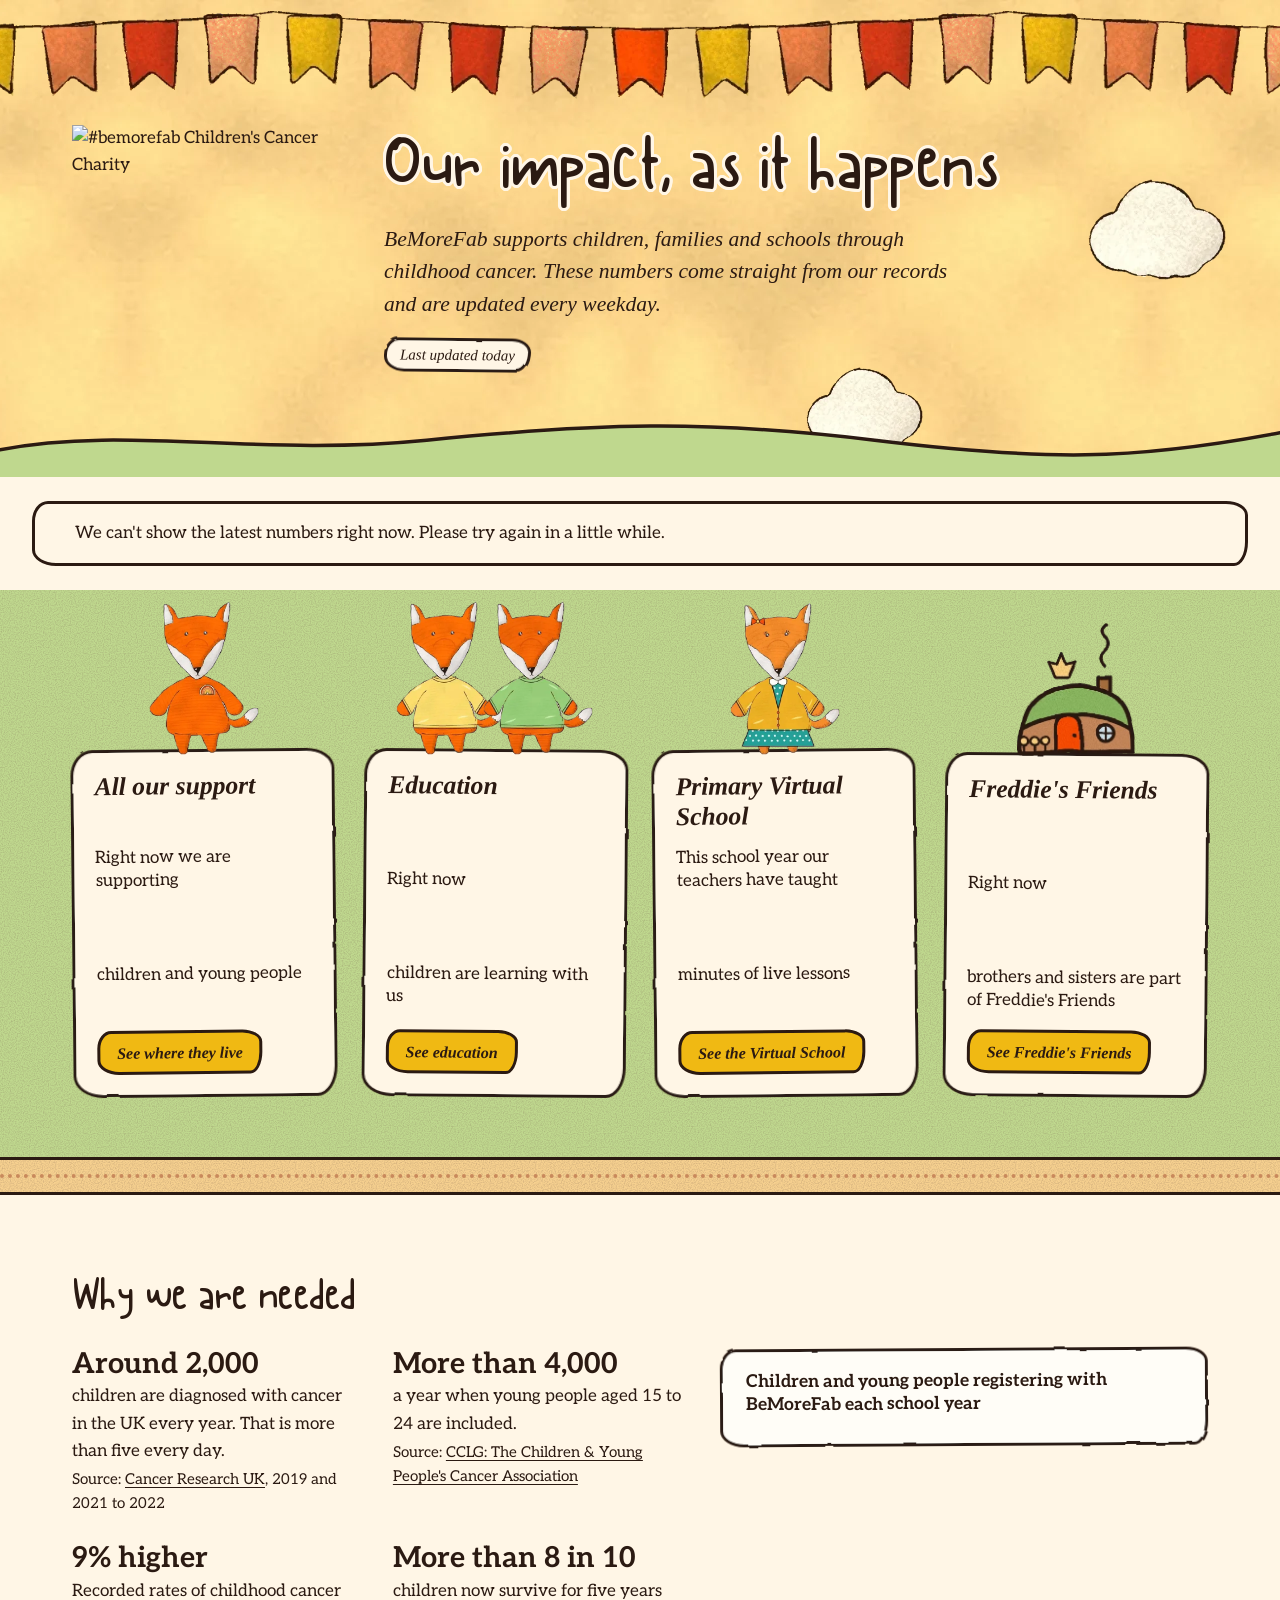
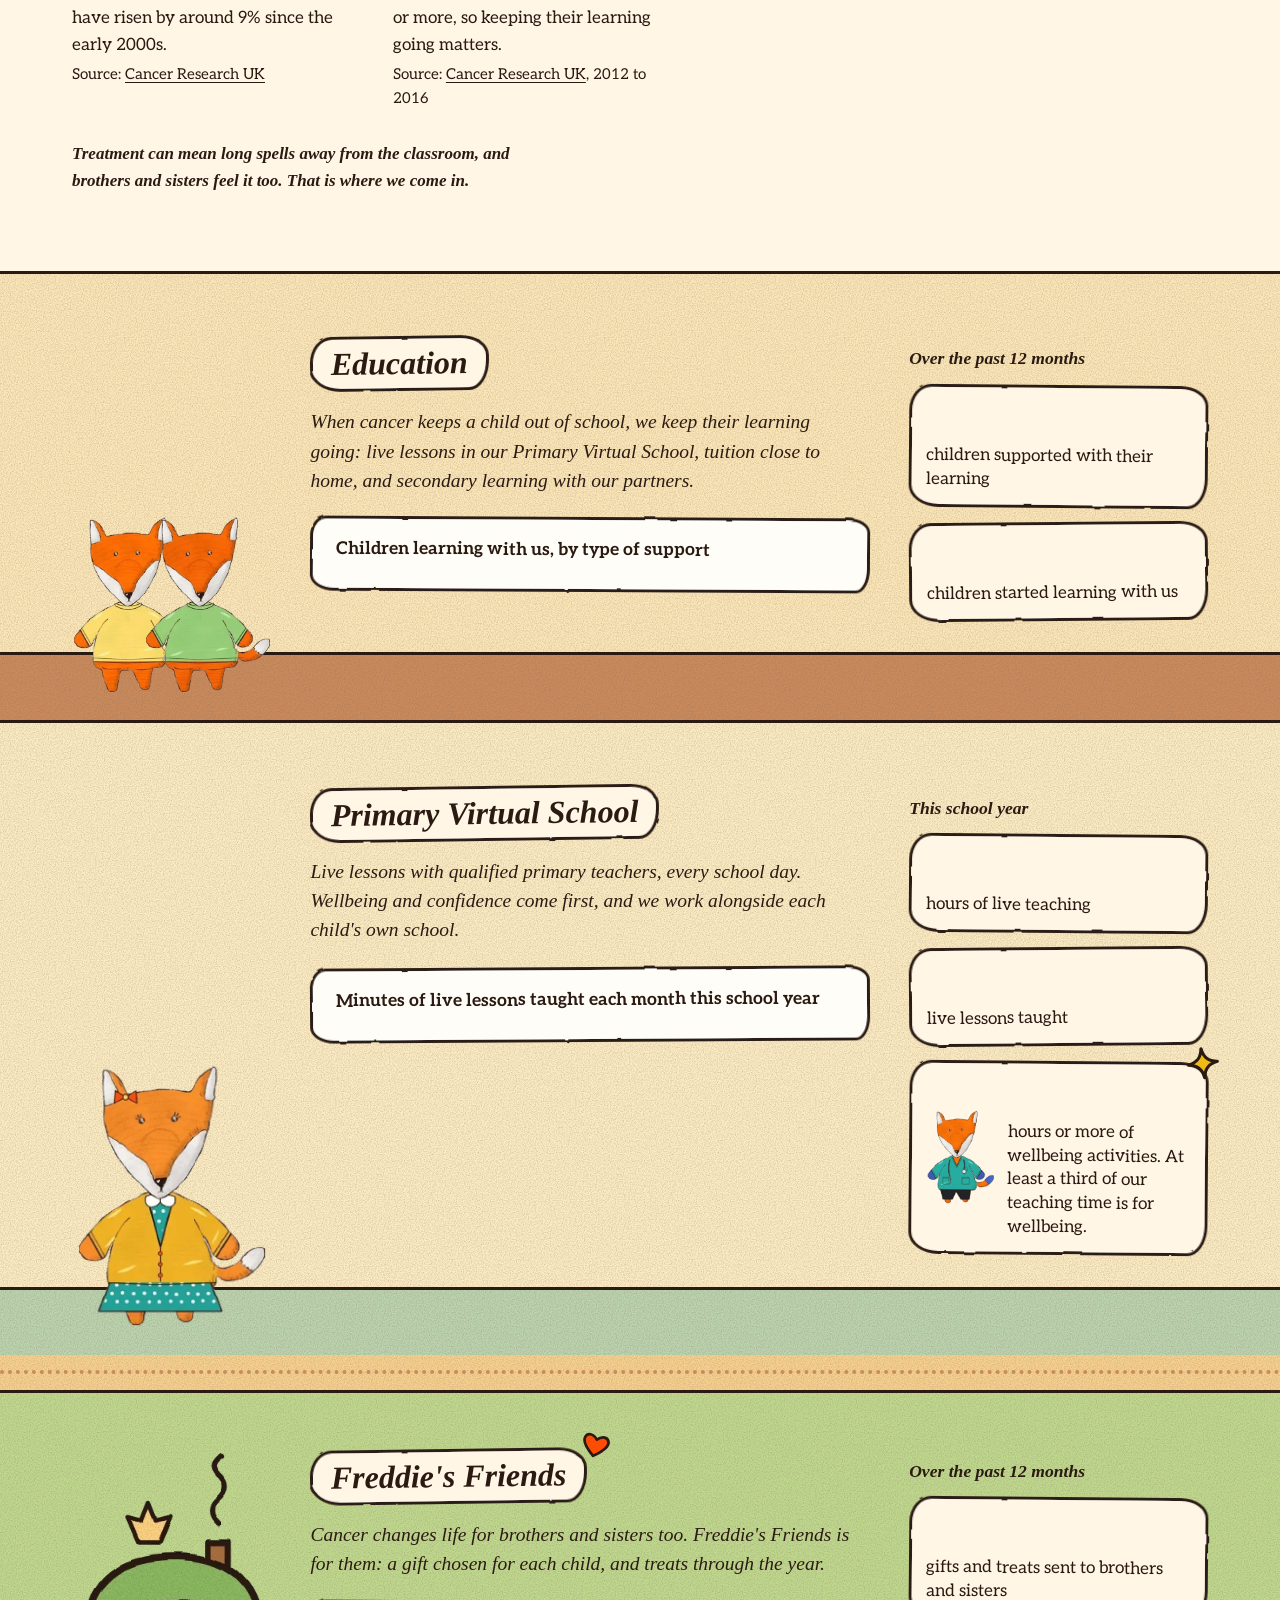
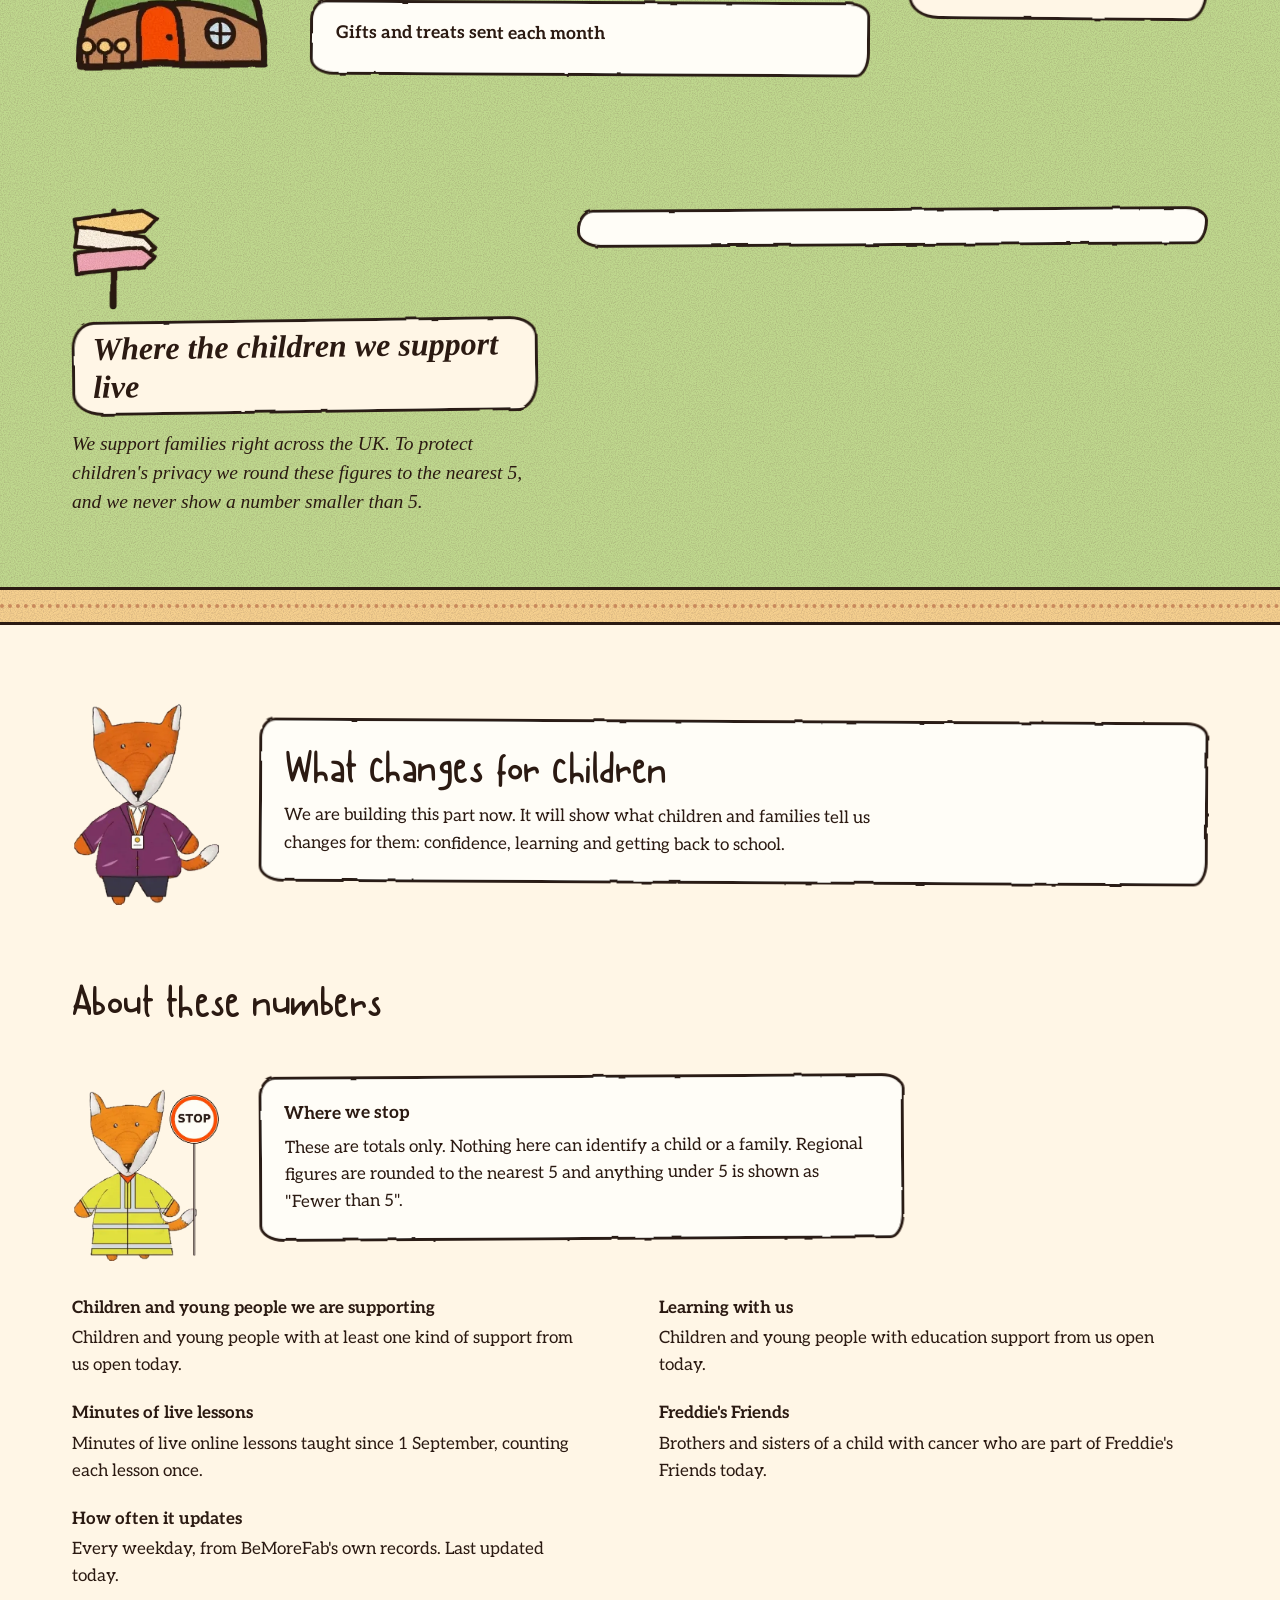
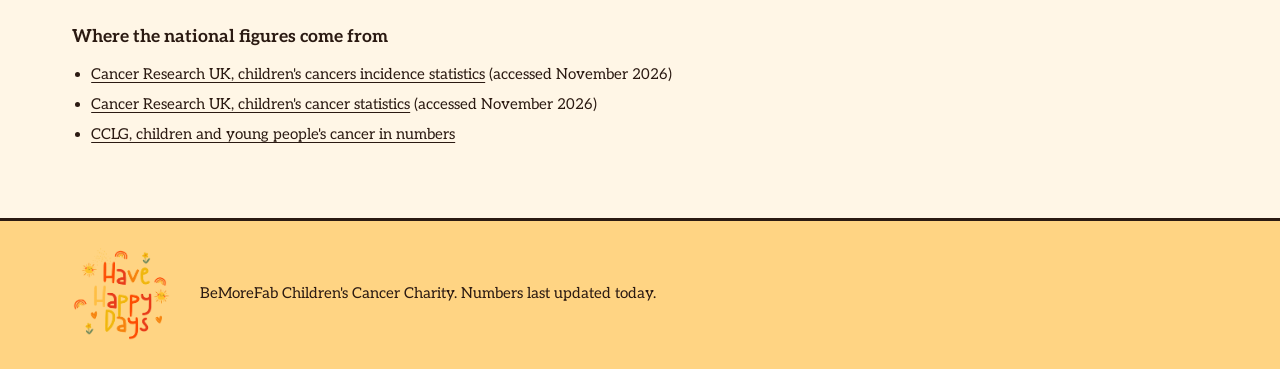
==== fox/index.html @ fbaa9b40 "Add the Fab Fox World version of the impact page Second draft version at /fox/, following the Fab Fo" ====
<!doctype html>
<html lang="en-GB" data-feed="../data/public-feed.json">
<head>
<meta charset="utf-8">
<meta name="viewport" content="width=device-width, initial-scale=1">
<!-- Draft: keep search engines away until the real figures are signed off. Remove this line at launch. -->
<meta name="robots" content="noindex">
<title>Our impact | BeMoreFab Children's Cancer Charity</title>
<meta name="description" content="How many children and young people BeMoreFab is supporting right now, and why that support is needed.">
<link rel="icon" href="data:,">
<link rel="preload" href="../fonts/aleo-400.woff2" as="font" type="font/woff2" crossorigin>
<link rel="preload" href="../fonts/canda.woff2" as="font" type="font/woff2" crossorigin>
<link rel="stylesheet" href="fox.css">
</head>
<body>
<!-- A gentle wobble for chart bars, so they look drawn by hand like everything else in Fab's world -->
<svg class="defs" width="0" height="0" aria-hidden="true" focusable="false">
  <filter id="wobble" x="-10%" y="-10%" width="120%" height="120%">
    <feTurbulence type="fractalNoise" baseFrequency="0.04" numOctaves="2" seed="7" result="noise"/>
    <feDisplacementMap in="SourceGraphic" in2="noise" scale="2.6"/>
  </filter>
</svg>

<a class="skip" href="#main">Skip to the numbers</a>

<p class="sample-banner" id="sample-banner" hidden>
  <strong>Draft.</strong> <span id="sample-note">Every BeMoreFab figure on this page is a made-up sample.</span>
  <a href="../">See the plain version</a>
</p>

<header class="sky grain">
  <div class="bunting" role="presentation"></div>
  <img class="cloud cloud--far" src="art/cloud.webp" alt="" width="215" height="158">
  <img class="cloud cloud--near" src="art/cloud.webp" alt="" width="215" height="158">
  <div class="wrap sky__row">
    <img class="sky__logo" src="../assets/logo.webp" alt="#bemorefab Children's Cancer Charity" width="560" height="536">
    <div class="sky__words">
      <h1>Our impact, as it happens</h1>
      <p class="sky__lead">BeMoreFab supports children, families and schools through childhood cancer. These numbers come straight from our records and are updated every weekday.</p>
      <p class="plaque plaque--date">Last updated <span data-date>today</span></p>
    </div>
  </div>
  <svg class="horizon" viewBox="0 0 1200 70" preserveAspectRatio="none" aria-hidden="true" focusable="false">
    <path class="horizon__grass" d="M0,40 C120,14 240,48 400,30 S660,8 820,30 S1060,52 1200,22 L1200,70 L0,70 Z"/>
    <path class="horizon__line" d="M0,40 C120,14 240,48 400,30 S660,8 820,30 S1060,52 1200,22"/>
  </svg>
</header>

<main id="main">

  <p class="load-error wrap" id="load-error" hidden>We can't show the latest numbers right now. Please try again in a little while.</p>

  <section class="meadow grain tiles" aria-label="Right now">
    <div class="wrap stops">
      <article class="stop">
        <div class="stop__who"><img src="art/fab.webp" alt="Fab" width="393" height="555"></div>
        <div class="plaque tile">
          <h2 class="plaque__name">All our support</h2>
          <p class="stop__lead">Right now we are supporting</p>
          <p class="tile__figure" data-figure="headline.children_supported_now">&nbsp;</p>
          <p class="stop__unit">children and young people</p>
          <a class="arrow" href="#where">See where they live</a>
        </div>
      </article>
      <article class="stop">
        <div class="stop__who stop__who--pair"><img src="art/bramble.webp" alt="Bramble" width="393" height="555"><img src="art/moss.webp" alt="Moss" width="393" height="555"></div>
        <div class="plaque tile">
          <h2 class="plaque__name">Education</h2>
          <p class="stop__lead">Right now</p>
          <p class="tile__figure" data-figure="headline.education_children_now">&nbsp;</p>
          <p class="stop__unit">children are learning with us</p>
          <a class="arrow" href="#education">See education</a>
        </div>
      </article>
      <article class="stop">
        <div class="stop__who"><img src="art/miss-bell.webp" alt="Miss Bell" width="393" height="555"></div>
        <div class="plaque tile">
          <h2 class="plaque__name">Primary Virtual School</h2>
          <p class="stop__lead">This school year our teachers have taught</p>
          <p class="tile__figure" data-figure="headline.pvs_minutes_school_year">&nbsp;</p>
          <p class="stop__unit">minutes of live lessons</p>
          <a class="arrow" href="#virtual-school">See the Virtual School</a>
        </div>
      </article>
      <article class="stop">
        <div class="stop__who stop__who--place"><img src="art/den-fab.webp" alt="A fox den with a red door" width="241" height="273"></div>
        <div class="plaque tile">
          <h2 class="plaque__name">Freddie's Friends</h2>
          <p class="stop__lead">Right now</p>
          <p class="tile__figure" data-figure="headline.ff_siblings_now">&nbsp;</p>
          <p class="stop__unit">brothers and sisters are part of Freddie's Friends</p>
          <a class="arrow" href="#freddies-friends">See Freddie's Friends</a>
        </div>
      </article>
    </div>
    <div class="path" role="presentation"></div>
  </section>

  <!-- No characters in this section on purpose: Fab's own story stays in the books. -->
  <section class="need" id="need">
    <div class="wrap">
      <h2>Why we are needed</h2>
      <div class="need__grid">
        <div>
          <ul class="facts">
            <li>
              <p class="facts__n">Around 2,000</p>
              <p class="facts__t">children are diagnosed with cancer in the UK every year. That is more than five every day.</p>
              <p class="facts__src">Source: <a href="https://www.cancerresearchuk.org/health-professional/cancer-statistics/statistics-by-cancer-type/childrens-cancers/incidence">Cancer Research UK</a>, 2019 and 2021 to 2022</p>
            </li>
            <li>
              <p class="facts__n">More than 4,000</p>
              <p class="facts__t">a year when young people aged 15 to 24 are included.</p>
              <p class="facts__src">Source: <a href="https://www.cclg.org.uk/about-cancer/about-childhood-cancer/survival-rates">CCLG: The Children &amp; Young People's Cancer Association</a></p>
            </li>
            <li>
              <p class="facts__n">9% higher</p>
              <p class="facts__t">Recorded rates of childhood cancer have risen by around 9% since the early 2000s.</p>
              <p class="facts__src">Source: <a href="https://www.cancerresearchuk.org/health-professional/cancer-statistics/statistics-by-cancer-type/childrens-cancers/incidence">Cancer Research UK</a></p>
            </li>
            <li>
              <p class="facts__n">More than 8 in 10</p>
              <p class="facts__t">children now survive for five years or more, so keeping their learning going matters.</p>
              <p class="facts__src">Source: <a href="https://www.cancerresearchuk.org/health-professional/cancer-statistics/statistics-by-cancer-type/childrens-cancers">Cancer Research UK</a>, 2012 to 2016</p>
            </li>
          </ul>
          <p class="need__close">Treatment can mean long spells away from the classroom, and brothers and sisters feel it too. That is where we come in.</p>
        </div>
        <div class="poster poster--a">
          <h3>Children and young people registering with BeMoreFab each school year</h3>
          <div class="chart" data-columns="registrations_by_school_year" data-unit="children and young people" data-count="true"></div>
        </div>
      </div>
    </div>
  </section>

  <section class="room room--class grain" id="education">
    <div class="wrap room__grid">
      <div class="room__who room__who--pair"><img src="art/bramble.webp" alt="Bramble" width="393" height="555"><img src="art/moss.webp" alt="Moss" width="393" height="555"></div>
      <div class="room__main">
        <h2 class="plaque plaque--title">Education</h2>
        <p class="room__story">When cancer keeps a child out of school, we keep their learning going: live lessons in our Primary Virtual School, tuition close to home, and secondary learning with our partners.</p>
        <div class="poster poster--b">
          <h3>Children learning with us, by type of support</h3>
          <div data-rows="education.by_support_type" data-unit="children"></div>
        </div>
      </div>
      <div class="room__side">
        <h3 class="side__title">Over the past 12 months</h3>
        <dl class="notes">
          <div class="plaque note"><dt data-figure="education.children_past_12_months">&nbsp;</dt><dd>children supported with their learning</dd></div>
          <div class="plaque note"><dt data-figure="education.journeys_started_past_12_months">&nbsp;</dt><dd>children started learning with us</dd></div>
        </dl>
      </div>
    </div>
    <div class="room__floor" role="presentation"></div>
  </section>

  <section class="room room--hall grain" id="virtual-school">
    <div class="wrap room__grid">
      <div class="room__who"><img src="art/miss-bell.webp" alt="Miss Bell" width="393" height="555"></div>
      <div class="room__main">
        <h2 class="plaque plaque--title">Primary Virtual School</h2>
        <p class="room__story">Live lessons with qualified primary teachers, every school day. Wellbeing and confidence come first, and we work alongside each child's own school.</p>
        <div class="poster poster--a">
          <h3>Minutes of live lessons taught each month this school year</h3>
          <div class="chart" data-columns="pvs.minutes_by_month" data-unit="minutes"></div>
        </div>
      </div>
      <div class="room__side">
        <h3 class="side__title">This school year</h3>
        <dl class="notes">
          <div class="plaque note"><dt data-figure="computed.pvs_hours_school_year">&nbsp;</dt><dd>hours of live teaching</dd></div>
          <div class="plaque note"><dt data-figure="pvs.lessons_school_year">&nbsp;</dt><dd>live lessons taught</dd></div>
          <div class="plaque note note--who">
            <img src="art/nurse-willow.webp" alt="Nurse Willow" width="393" height="555">
            <div><dt data-figure="computed.pvs_wellbeing_hours_min">&nbsp;</dt><dd>hours or more of wellbeing activities. At least a third of our teaching time is for wellbeing.</dd></div>
          </div>
        </dl>
      </div>
    </div>
    <div class="room__floor" role="presentation"></div>
  </section>

  <section class="meadow grain" id="freddies-friends">
    <div class="path path--top" role="presentation"></div>
    <div class="wrap room__grid">
      <div class="room__who room__who--place"><img src="art/den-fab.webp" alt="A fox den with a red door" width="241" height="273"></div>
      <div class="room__main">
        <h2 class="plaque plaque--title">Freddie's Friends</h2>
        <p class="room__story">Cancer changes life for brothers and sisters too. Freddie's Friends is for them: a gift chosen for each child, and treats through the year.</p>
        <div class="poster poster--b">
          <h3>Gifts and treats sent each month</h3>
          <div class="chart" data-columns="freddies_friends.gifts_by_month" data-unit="gifts and treats" data-count="true"></div>
        </div>
      </div>
      <div class="room__side">
        <h3 class="side__title">Over the past 12 months</h3>
        <dl class="notes">
          <div class="plaque note"><dt data-figure="freddies_friends.gifts_past_12_months">&nbsp;</dt><dd>gifts and treats sent to brothers and sisters</dd></div>
        </dl>
      </div>
    </div>
  </section>

  <section class="meadow meadow--where grain" id="where">
    <div class="wrap room__grid room__grid--two">
      <div class="where__words">
        <img class="where__sign" src="art/signpost.webp" alt="" width="153" height="176">
        <h2 class="plaque plaque--title">Where the children we support live</h2>
        <p class="room__story">We support families right across the UK. To protect children's privacy we round these figures to the nearest 5, and we never show a number smaller than 5.</p>
      </div>
      <div class="poster poster--a">
        <h3 class="vh">Children and young people we are supporting, by UK region</h3>
        <div data-rows="regions" data-unit="children and young people"></div>
      </div>
    </div>
    <div class="path" role="presentation"></div>
  </section>

  <section class="plain" id="what-changes">
    <div class="wrap with-who">
      <img class="with-who__who" src="art/mr-elder.webp" alt="Mr Elder" width="393" height="555">
      <div class="poster poster--b">
        <h2>What changes for children</h2>
        <p>We are building this part now. It will show what children and families tell us changes for them: confidence, learning and getting back to school.</p>
      </div>
    </div>
  </section>

  <section class="plain plain--about" id="about">
    <div class="wrap">
      <h2>About these numbers</h2>
      <div class="with-who with-who--stop">
        <img class="with-who__who" src="art/mrs-lark.webp" alt="Mrs Lark with her stop sign" width="393" height="555">
        <div class="poster poster--a">
          <h3>Where we stop</h3>
          <p>These are totals only. Nothing here can identify a child or a family. Regional figures are rounded to the nearest 5 and anything under 5 is shown as "Fewer than 5".</p>
        </div>
      </div>
      <dl class="defs-list">
        <div><dt>Children and young people we are supporting</dt><dd>Children and young people with at least one kind of support from us open today.</dd></div>
        <div><dt>Learning with us</dt><dd>Children and young people with education support from us open today.</dd></div>
        <div><dt>Minutes of live lessons</dt><dd>Minutes of live online lessons taught since 1 September, counting each lesson once.</dd></div>
        <div><dt>Freddie's Friends</dt><dd>Brothers and sisters of a child with cancer who are part of Freddie's Friends today.</dd></div>
        <div><dt>How often it updates</dt><dd>Every weekday, from BeMoreFab's own records. Last updated <span data-date>today</span>.</dd></div>
      </dl>
      <h3>Where the national figures come from</h3>
      <ul class="sources">
        <li><a href="https://www.cancerresearchuk.org/health-professional/cancer-statistics/statistics-by-cancer-type/childrens-cancers/incidence">Cancer Research UK, children's cancers incidence statistics</a> (accessed November 2026)</li>
        <li><a href="https://www.cancerresearchuk.org/health-professional/cancer-statistics/statistics-by-cancer-type/childrens-cancers">Cancer Research UK, children's cancer statistics</a> (accessed November 2026)</li>
        <li><a href="https://www.cclg.org.uk/about-cancer/about-childhood-cancer/survival-rates">CCLG, children and young people's cancer in numbers</a></li>
      </ul>
    </div>
  </section>

  <section class="act meadow grain" id="act" hidden>
    <div class="wrap act__row">
      <div class="act__who"><img src="art/mum.webp" alt="Mum" width="393" height="555"><img src="art/dad.webp" alt="Dad" width="393" height="555"></div>
      <div class="act__words">
        <h2 class="plaque plaque--title">Does a child you know need us?</h2>
        <div class="act__buttons" id="act-buttons"></div>
      </div>
    </div>
  </section>

</main>

<footer class="foot">
  <div class="wrap foot__row">
    <img class="foot__happy" src="art/happy-days.png" alt="Have happy days" width="251" height="251">
    <p>BeMoreFab Children's Cancer Charity. Numbers last updated <span data-date>today</span>.</p>
  </div>
</footer>

<script src="../app.js" defer></script>
</body>
</html>
---- fox/fox.css ----
/* BeMoreFab impact page: the Fab Fox World version.
   Follows the Fab Fox World guide:
   - a thick, slightly wobbly ink-brown outline round every shape (never pure black, never a thin line)
   - flat warm colours from the guide's table, with a soft paper grain. No gradients, no shadows, no 3D
   - Canda for big titles, Aleo Italic for story text and place-name signs on cream plaques
   - every character and object is BeMoreFab's own artwork (fox/art). Nothing new is drawn here
     beyond plain shapes: plaques, posters, floors, the path and the bars. */

@font-face { font-family: 'Canda'; src: url('../fonts/canda.woff2') format('woff2'); font-display: swap; }
@font-face { font-family: 'Aleo'; src: url('../fonts/aleo-400.woff2') format('woff2'); font-weight: 400; font-display: swap; }
@font-face { font-family: 'Aleo'; src: url('../fonts/aleo-700.woff2') format('woff2'); font-weight: 700; font-display: swap; }
@font-face { font-family: 'Aleo'; src: url('../fonts/aleo-400-italic.woff2') format('woff2'); font-weight: 400; font-style: italic; font-display: swap; }
@font-face { font-family: 'Aleo'; src: url('../fonts/aleo-700-italic.woff2') format('woff2'); font-weight: 700; font-style: italic; font-display: swap; }

:root {
  color-scheme: light;
  /* the guide's colour table */
  --ink: #2B1A12;         /* ink brown: every outline and all text */
  --orange: #FE4D02;      /* Fab orange */
  --amber: #FF9416;
  --gold: #F0B913;
  --peach: #FFD483;       /* brand peach: the sky */
  --cream: #FFF6E6;
  --white: #FFFDF7;       /* warm white */
  --grass: #BFD88E;
  --sand: #F6D08F;        /* path sand */
  --wood: #C98A5C;        /* wood brown: the classroom floor and the dots on the path */
  --wall-class: #FBE6B8;  /* classroom wall */
  --wall-hall: #FBEBC2;   /* school hall wall */
  --floor-green: #BBD3AE; /* school hall floor */
  --grid: #E3C9A0;        /* stone: the hairlines in charts and lists */
  --line: 3px;
  --headline: 'Canda', 'Aleo', Georgia, serif;
  --body: 'Aleo', Georgia, 'Times New Roman', serif;
  --t-body: 1.0625rem;
  --t-small: .9375rem;
  --gap: clamp(1.25rem, .8rem + 2vw, 2.5rem);
  /* soft paper grain: tiny ink-brown specks, laid over the flat colours */
  --grain: url("data:image/svg+xml,%3Csvg xmlns='http://www.w3.org/2000/svg' width='240' height='240'%3E%3Cfilter id='g'%3E%3CfeTurbulence type='fractalNoise' baseFrequency='.85' numOctaves='2' stitchTiles='stitch'/%3E%3CfeColorMatrix values='0 0 0 0 .17 0 0 0 0 .1 0 0 0 0 .07 0 0 0 .5 -.19'/%3E%3C/filter%3E%3Crect width='100%25' height='100%25' filter='url(%23g)'/%3E%3C/svg%3E");
}

* { box-sizing: border-box; }
html { -webkit-text-size-adjust: 100%; scroll-behavior: smooth; }
@media (prefers-reduced-motion: reduce) { html { scroll-behavior: auto; } }

body { margin: 0; background: var(--cream); color: var(--ink); font-family: var(--body); font-size: var(--t-body); line-height: 1.6; }
img { max-width: 100%; height: auto; display: block; }
p { margin: 0; }
a { color: inherit; text-underline-offset: .18em; }
h1, h2, h3 { margin: 0; }
h3 { font-weight: 700; font-size: 1.1rem; line-height: 1.3; margin-bottom: .85rem; }

:focus-visible { outline: 3px solid var(--ink); outline-offset: 3px; border-radius: 6px; }

.defs { position: absolute; }
.wrap { max-width: 76rem; margin: 0 auto; padding-left: clamp(1.1rem, .6rem + 2.4vw, 2.5rem); padding-right: clamp(1.1rem, .6rem + 2.4vw, 2.5rem); }
.vh { position: absolute; width: 1px; height: 1px; overflow: hidden; clip-path: inset(50%); white-space: nowrap; }
.skip { position: absolute; left: -999px; top: 0; background: var(--ink); color: var(--cream); padding: .6rem 1rem; z-index: 10; }
.skip:focus { left: 0; }
.grain { background-image: var(--grain); }

/* big playful titles: Canda, ink brown, with a cream edge */
.sky h1, .need h2, .plain h2 {
  font-family: var(--headline); font-weight: 400; line-height: 1.1; letter-spacing: .01em; color: var(--ink);
}

/* ---------- draft banner ---------- */
.sample-banner { background: var(--ink); color: var(--cream); padding: .7rem 1.25rem; text-align: center; font-size: var(--t-small); }
.sample-banner strong { color: var(--gold); }
.sample-banner a { color: var(--gold); margin-left: .5rem; white-space: nowrap; }

/* ---------- plaques and posters: cream shapes with a hand-drawn ink outline ---------- */
.plaque, .poster { position: relative; isolation: isolate; }
.plaque::before, .poster::before {
  content: ''; position: absolute; inset: 0; z-index: -1;
  border: var(--line) solid var(--ink);
  filter: url(#wobble);
}
.plaque::before { background: var(--cream); border-radius: 22px 28px 20px 30px / 26px 20px 30px 22px; }
.poster::before { background: var(--white); border-radius: 16px 22px 14px 24px / 20px 14px 24px 16px; }
.poster { padding: 1.4rem clamp(1rem, .6rem + 1.4vw, 1.6rem) 1rem; min-width: 0; }
.poster--a { transform: rotate(-.35deg); }
.poster--b { transform: rotate(.3deg); }
.poster > p { max-width: 60ch; }

/* place-name signs: Aleo Italic on a cream plaque */
.plaque__name, .plaque--title, .plaque--date { font-family: var(--body); font-style: italic; font-weight: 700; }
.plaque--title { display: inline-block; font-size: clamp(1.45rem, 1.15rem + 1.1vw, 2rem); line-height: 1.2; padding: .5rem 1.3rem .55rem; transform: rotate(-.8deg); }
.plaque--date { display: inline-block; font-weight: 400; font-size: var(--t-small); padding: .3rem 1rem .35rem; margin-top: 1.1rem; transform: rotate(.6deg); }

/* ---------- the sky: bunting, logo, title ---------- */
.sky { position: relative; background: var(--peach) url('art/paper-peach.webp') center top / auto repeat-x; padding-bottom: clamp(4rem, 2.8rem + 4.6vw, 6.5rem); overflow: hidden; }
/* one cloud style: BeMoreFab's own puffy white cloud with a brown outline */
.cloud { position: absolute; z-index: 0; pointer-events: none; }
.cloud--far { width: clamp(5.5rem, 3rem + 7vw, 9.5rem); right: clamp(.5rem, -3rem + 8vw, 7rem); top: clamp(6.5rem, 4rem + 9vw, 12rem); }
.cloud--near { width: clamp(4.5rem, 2.5rem + 6vw, 8rem); left: 63%; bottom: clamp(.6rem, .2rem + 1.6vw, 1.8rem); }
.sky__row, .bunting { position: relative; z-index: 1; }
.bunting { height: clamp(3.4rem, 2.2rem + 5.5vw, 6.5rem); background: url('art/bunting.webp') center top / auto 100% repeat-x; }
.sky__row { display: grid; grid-template-columns: auto minmax(0, 1fr); gap: clamp(1.25rem, .5rem + 3.5vw, 3.5rem); align-items: center; padding-top: clamp(.5rem, .2rem + 1.4vw, 1.5rem); }
.sky__logo { width: clamp(9.5rem, 5rem + 14vw, 17rem); }
.sky h1 {
  font-size: clamp(2.4rem, 1.4rem + 4.4vw, 4.6rem);
  /* the cream edge: a hard ring, no blur */
  text-shadow: 3px 0 var(--cream), -3px 0 var(--cream), 0 3px var(--cream), 0 -3px var(--cream),
    2px 2px var(--cream), -2px 2px var(--cream), 2px -2px var(--cream), -2px -2px var(--cream),
    3px 1px var(--cream), -3px 1px var(--cream), 3px -1px var(--cream), -3px -1px var(--cream),
    1px 3px var(--cream), -1px 3px var(--cream), 1px -3px var(--cream), -1px -3px var(--cream);
}
.sky__lead { font-style: italic; max-width: 54ch; margin-top: 1rem; font-size: clamp(1.1rem, 1rem + .5vw, 1.35rem); line-height: 1.5; }
.horizon { position: absolute; z-index: 1; left: 0; right: 0; bottom: -1px; width: 100%; height: clamp(2.2rem, 1.4rem + 3.4vw, 4.4rem); display: block; }
.horizon__grass { fill: var(--grass); }
.horizon__line { fill: none; stroke: var(--ink); stroke-width: 3.5; stroke-linecap: round; vector-effect: non-scaling-stroke; }

.load-error { margin-top: 1.5rem; margin-bottom: 1.5rem; padding-top: 1rem; padding-bottom: 1rem; background: var(--cream); border: var(--line) solid var(--ink); border-radius: 16px 22px 14px 24px / 20px 14px 24px 16px; }

/* ---------- the meadow: four stops along the path ---------- */
.meadow { position: relative; background-color: var(--grass); }
.meadow > .wrap { position: relative; z-index: 1; }
.tiles { --chars: 6; padding: .5rem 0 0; }
.stops { display: grid; grid-template-columns: repeat(4, minmax(0, 1fr)); gap: clamp(.9rem, .4rem + 1.6vw, 1.75rem); align-items: stretch; padding-bottom: clamp(2.25rem, 1.5rem + 3vw, 3.75rem); }
.stop { display: flex; flex-direction: column; min-width: 0; }
.stop:nth-child(odd) .plaque { transform: rotate(-.6deg); }
.stop:nth-child(even) .plaque { transform: rotate(.5deg); }
.stop__who { height: clamp(7.5rem, 5.5rem + 5.5vw, 10.5rem); display: flex; justify-content: center; align-items: flex-end; margin-bottom: -.45rem; position: relative; z-index: 1; }
.stop__who img { height: 100%; width: auto; }
.stop__who--pair img + img { margin-left: -1.6rem; }
.stop__who--place { margin-bottom: -.2rem; }
.stop__who--place img { height: 84%; }
.tile { container-type: inline-size; flex: 1; display: flex; flex-direction: column; padding: 1.35rem clamp(1rem, .5rem + 1.3vw, 1.5rem) 1.4rem; }
.plaque__name { font-size: clamp(1.25rem, 1rem + .8vw, 1.6rem); line-height: 1.2; margin-bottom: .9rem; min-height: 2.4em; }
.stop__lead { line-height: 1.35; min-height: 2.7em; display: flex; align-items: flex-end; }
.tile__figure { font-weight: 700; font-size: clamp(2.4rem, 1.5rem + 3vw, 4rem); line-height: 1; margin: .3rem 0 .4rem; letter-spacing: -.01em; }
@supports (container-type: inline-size) { .tile__figure { font-size: clamp(2.4rem, calc(165cqi / var(--chars)), 4.6rem); } }
.stop__unit { line-height: 1.35; margin-bottom: auto; padding-bottom: 1.1rem; }

/* signpost links */
.arrow, .act__btn {
  align-self: flex-start; display: inline-flex; align-items: center; min-height: 44px; padding: .45rem 1.05rem;
  font-style: italic; font-weight: 700; font-size: 1rem; line-height: 1.2; text-decoration: none; color: var(--ink);
  background: var(--gold); border: var(--line) solid var(--ink); border-radius: 14px 20px 12px 22px / 18px 12px 22px 14px;
}
.arrow:hover, .act__btn:hover { text-decoration: underline; }

/* the sandy path */
.path { position: relative; height: 2.4rem; background-color: var(--sand); background-image: var(--grain); border-top: var(--line) solid var(--ink); border-bottom: var(--line) solid var(--ink); }
.path::before { content: ''; position: absolute; left: 0; right: 0; top: 50%; margin-top: -2px; border-top: 4px dotted var(--wood); }
.path--top { margin-bottom: clamp(2rem, 1.4rem + 2.6vw, 3.5rem); border-top: 0; }

/* ---------- why we are needed: plain cream, no characters ---------- */
.need { padding: clamp(2.5rem, 1.6rem + 4vw, 4.75rem) 0; }
.need h2, .plain h2 { font-size: clamp(1.9rem, 1.4rem + 2vw, 2.8rem); }
.need__grid { display: grid; grid-template-columns: minmax(0, 1.25fr) minmax(0, 1fr); gap: var(--gap); align-items: start; margin-top: 1.7rem; }
.facts { list-style: none; margin: 0; padding: 0; display: grid; grid-template-columns: repeat(2, minmax(0, 1fr)); gap: 1.7rem 2rem; }
.facts__n { font-weight: 700; font-size: clamp(1.45rem, 1.2rem + .9vw, 1.8rem); line-height: 1.15; }
.facts__t { max-width: 46ch; margin-top: .15rem; }
.facts__src { font-size: var(--t-small); color: var(--ink); margin-top: .15rem; }
.need__close { max-width: 52ch; margin-top: 1.9rem; font-style: italic; font-weight: 700; }

/* ---------- rooms: a wall colour, a floor, a sign and whoever does that job ---------- */
.room { position: relative; padding-top: clamp(2.25rem, 1.5rem + 3vw, 4rem); border-top: var(--line) solid var(--ink); }
.room--class { background-color: var(--wall-class); --floor: var(--wood); }
.room--hall { background-color: var(--wall-hall); --floor: var(--floor-green); }
.room__floor { position: absolute; left: 0; right: 0; bottom: 0; height: 4.25rem; background-color: var(--floor); background-image: var(--grain); border-top: var(--line) solid var(--ink); }
.room__grid { position: relative; z-index: 1; display: grid; grid-template-columns: minmax(8rem, 12.5rem) minmax(0, 1.5fr) minmax(0, .8fr); gap: var(--gap); align-items: start; padding-bottom: 6.25rem; }
.meadow > .room__grid { padding-bottom: clamp(2.5rem, 1.6rem + 3.5vw, 4.5rem); }
.room__grid--two { grid-template-columns: minmax(0, .85fr) minmax(0, 1.15fr); padding-top: clamp(2.25rem, 1.5rem + 3vw, 4rem); }
.room__who { align-self: end; display: flex; justify-content: center; align-items: flex-end; margin-bottom: -4.6rem; }
.room__who img { width: 100%; max-width: 12rem; }
.room__who--pair img { width: 64%; }
.room__who--pair img + img { margin-left: -28%; }
.room__who--place { margin-bottom: 0; align-self: center; }
.room__story { font-style: italic; font-size: clamp(1.08rem, 1rem + .35vw, 1.22rem); line-height: 1.5; max-width: 56ch; margin: 1rem 0 1.4rem; }
.room__main { min-width: 0; }
.side__title { font-style: italic; margin-bottom: .9rem; padding-top: .7rem; }
.notes { margin: 0; display: grid; gap: .9rem; }
.note { padding: .85rem 1.1rem .95rem; }
.note:nth-child(odd) { transform: rotate(.5deg); }
.note:nth-child(even) { transform: rotate(-.5deg); }
.note dt { font-weight: 700; font-size: clamp(2rem, 1.6rem + 1.3vw, 2.7rem); line-height: 1; }
.note dd { margin: .25rem 0 0; line-height: 1.4; }
.note--who { display: grid; grid-template-columns: 4.25rem minmax(0, 1fr); gap: .8rem; align-items: center; }
.note--who img { width: 100%; }

/* little hearts and four-point sparkles near kind moments */
#freddies-friends .plaque--title::after, .note--who::after { content: ''; position: absolute; background: center / contain no-repeat; }
#freddies-friends .plaque--title::after {
  width: 1.9rem; height: 1.75rem; right: -1.5rem; top: -1rem; transform: rotate(14deg);
  background-image: url("data:image/svg+xml,%3Csvg xmlns='http://www.w3.org/2000/svg' viewBox='0 0 24 22'%3E%3Cpath d='M12 20C4.4 14.2 1.4 10.200 2.500 6.600 3.600 3 8.100 2.200 12 6.700c3.800-4.400 8.500-3.800 9.600-.1 1 3.600-2.200 7.700-9.600 13.400Z' fill='%23FE4D02' stroke='%232B1A12' stroke-width='2.200' stroke-linejoin='round'/%3E%3C/svg%3E");
}
.note--who::after {
  width: 2.1rem; height: 2.1rem; right: -.7rem; top: -1rem; transform: rotate(-8deg);
  background-image: url("data:image/svg+xml,%3Csvg xmlns='http://www.w3.org/2000/svg' viewBox='0 0 24 24'%3E%3Cpath d='M12 1.800c.9 6.300 3.900 9.300 10.200 10.200-6.300.9-9.300 3.900-10.200 10.200-.9-6.300-3.900-9.300-10.200-10.200 6.300-.9 9.300-3.900 10.200-10.200Z' fill='%23F0B913' stroke='%232B1A12' stroke-width='2.200' stroke-linejoin='round'/%3E%3C/svg%3E");
}

/* where children live */
.where__sign { width: 5.5rem; margin-bottom: .6rem; }
.where__words .room__story { margin-bottom: 0; }

/* ---------- plain cream sections ---------- */
.plain { padding: clamp(2.5rem, 1.6rem + 4vw, 4.5rem) 0 0; }
.plain--about { padding-bottom: clamp(2.5rem, 1.6rem + 4vw, 4.5rem); }
.plain .poster h2, .plain .poster h3 { margin-bottom: .6rem; }
.with-who { display: grid; grid-template-columns: clamp(6.5rem, 4.5rem + 6vw, 9.5rem) minmax(0, 1fr); gap: var(--gap); align-items: end; }
.with-who__who { width: 100%; }
.with-who .poster { align-self: center; padding-top: 1.6rem; padding-bottom: 1.6rem; }
.with-who--stop { margin-top: 1.5rem; max-width: 52rem; }
.plain--about h3 { margin-top: 0; }
.defs-list { margin: 2rem 0 2.2rem; display: grid; grid-template-columns: repeat(2, minmax(0, 1fr)); gap: 1.3rem var(--gap); }
.defs-list dt { font-weight: 700; }
.defs-list dd { margin: .2rem 0 0; max-width: 52ch; }
.sources { margin: 0; padding-left: 1.2rem; font-size: var(--t-small); }
.sources li + li { margin-top: .35rem; }

/* ---------- bar rows ---------- */
.rows { display: grid; }
.rows__row { display: grid; grid-template-columns: minmax(9.5rem, 34%) 1fr auto; align-items: center; column-gap: .9rem; padding: .5rem 0; border-top: 1px solid var(--grid); }
.rows__row:first-child { border-top: 0; }
.rows__name { line-height: 1.3; }
.rows__track { height: 18px; }
.rows__bar { display: block; height: 18px; min-width: 8px; background: var(--orange); border: 2.5px solid var(--ink); border-radius: 3px 9px 7px 3px / 3px 7px 9px 3px; }
.rows__val { font-weight: 700; text-align: right; white-space: nowrap; font-variant-numeric: tabular-nums; min-width: 2.2ch; }
.rows__row--small .rows__val { font-weight: 400; color: var(--ink); }
.rows__row:hover .rows__bar { background: var(--amber); }

/* ---------- column charts ---------- */
.chart { position: relative; }
.chart svg { display: block; overflow: visible; }
.chart svg:focus-visible { outline-offset: 6px; }
.chart text { font-family: var(--body); font-size: 13px; fill: var(--ink); }
.chart .c-grid { stroke: var(--grid); stroke-width: 1; }
.chart .c-bars { filter: url(#wobble); }
.chart .c-bar { fill: var(--orange); stroke: var(--ink); stroke-width: 2.5; stroke-linejoin: round; }
.chart .c-bar.is-active { fill: var(--amber); }
.chart .c-hit { fill: transparent; }
.chart .c-val { font-weight: 700; fill: var(--ink); }
.chart .c-small { font-size: 12px; }
.chart__tip { position: absolute; z-index: 2; pointer-events: none; background: var(--ink); color: var(--cream); border-radius: 10px 14px 9px 15px / 13px 9px 15px 10px; padding: .4rem .7rem; font-size: var(--t-small); line-height: 1.3; white-space: nowrap; }
.chart__tip strong { display: block; font-size: 1.05rem; }
.chart__tip[hidden] { display: none; }

.table-view { margin-top: .6rem; font-size: var(--t-small); }
.table-view summary { cursor: pointer; display: inline-block; min-height: 44px; padding: .65rem 0; text-decoration: underline; text-underline-offset: .18em; color: var(--ink); }
.table-view table { border-collapse: collapse; margin-top: .25rem; margin-bottom: .5rem; }
.table-view th, .table-view td { text-align: left; padding: .3rem 1.25rem .3rem 0; border-top: 1px solid var(--grid); font-weight: 400; }
.table-view td { text-align: right; font-variant-numeric: tabular-nums; padding-right: 0; }

/* ---------- register or refer: Mum and Dad ---------- */
.act { border-top: var(--line) solid var(--ink); margin-top: 0; }
.act[hidden] { display: none; }
.act__row { display: grid; grid-template-columns: minmax(9rem, 14rem) minmax(0, 1fr); gap: var(--gap); align-items: end; padding-top: clamp(2rem, 1.4rem + 2.6vw, 3.25rem); }
.act__who { display: flex; align-items: flex-end; }
.act__who img { width: 58%; }
.act__who img + img { margin-left: -16%; }
.act__words { padding-bottom: clamp(2rem, 1.4rem + 2.6vw, 3.25rem); }
.act__buttons { display: flex; flex-wrap: wrap; gap: .75rem; align-items: center; margin-top: 1.25rem; }
.act__btn { min-height: 48px; padding: .55rem 1.35rem; background: var(--orange); font-size: 1.08rem; }
.act__btn--todo { background: var(--cream); border-style: dashed; }
.act__note { flex-basis: 100%; font-size: var(--t-small); }

/* ---------- footer ---------- */
.foot { background: var(--peach); border-top: var(--line) solid var(--ink); padding: 1.25rem 0 1.5rem; font-size: var(--t-small); }
.foot__row { display: flex; flex-wrap: wrap; align-items: center; gap: 1rem 1.5rem; }
.foot__happy { width: 6.5rem; }

/* ---------- smaller screens ---------- */
@media (max-width: 70rem) { .cloud--far { display: none; } }
@media (max-width: 62rem) {
  .stops { grid-template-columns: repeat(2, minmax(0, 1fr)); row-gap: 1.5rem; }
  .need__grid, .room__grid--two { grid-template-columns: minmax(0, 1fr); }
  .room__grid { grid-template-columns: minmax(6.5rem, 8.5rem) minmax(0, 1fr); }
  .room__side { grid-column: 1 / -1; }
  .room__who { align-self: start; margin-bottom: 0; grid-row: 1; }
  .room__grid { padding-bottom: 6.5rem; }
  .notes { grid-template-columns: repeat(auto-fit, minmax(13rem, 1fr)); align-items: start; }
  .side__title { padding-top: 0; }
}
@media (max-width: 40rem) {
  .sky__row { grid-template-columns: minmax(0, 1fr); }
  .sky__logo { width: 9.5rem; }
  .stops { grid-template-columns: minmax(0, 1fr); }
  .stop__who { height: 6.25rem; justify-content: flex-start; padding-left: 1.1rem; }
  .stop__who--pair img + img { margin-left: -1.1rem; }
  .plaque__name, .stop__lead { min-height: 0; }
  .facts { grid-template-columns: minmax(0, 1fr); gap: 1.3rem; }
  .room__grid { grid-template-columns: minmax(0, 1fr); padding-bottom: 5.75rem; }
  .room__who { width: 6.5rem; justify-self: start; }
  .room__who--pair { width: 9rem; }
  .room__who--place { width: 7rem; }
  .with-who { grid-template-columns: 5.5rem minmax(0, 1fr); gap: .9rem; }
  .defs-list { grid-template-columns: minmax(0, 1fr); }
  .act__row { grid-template-columns: minmax(0, 1fr); }
  .act__who { width: 10rem; order: 2; }
  .act__words { padding-bottom: 0; }
  .rows__row { grid-template-columns: 1fr auto; row-gap: .3rem; }
  .rows__track { grid-column: 1 / -1; grid-row: 2; }
  .chart .c-bar { stroke-width: 2; }
}

@media (forced-colors: active) {
  .rows__bar, .chart .c-bar { forced-color-adjust: none; background: CanvasText; fill: CanvasText; }
  .plaque::before, .poster::before { filter: none; }
}
@media print { .plaque::before, .poster::before, .chart .c-bars { filter: none; } }
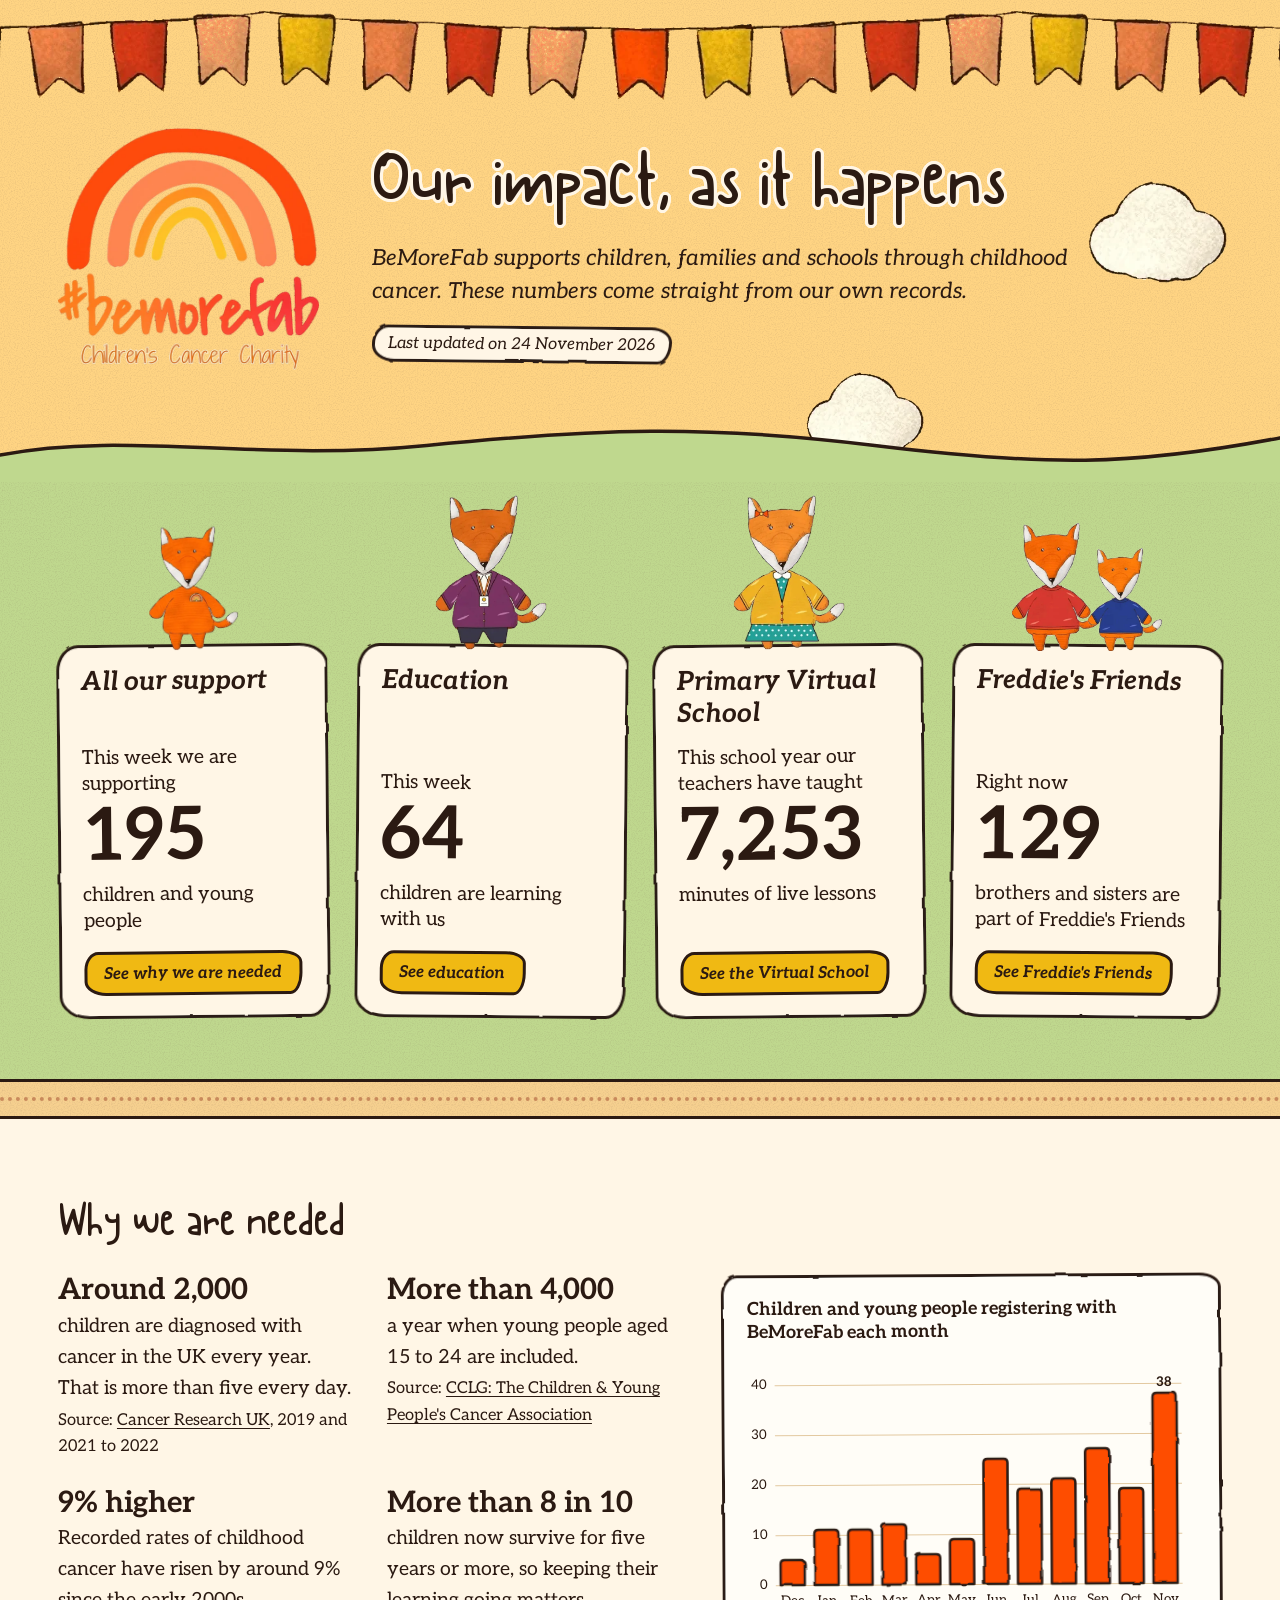
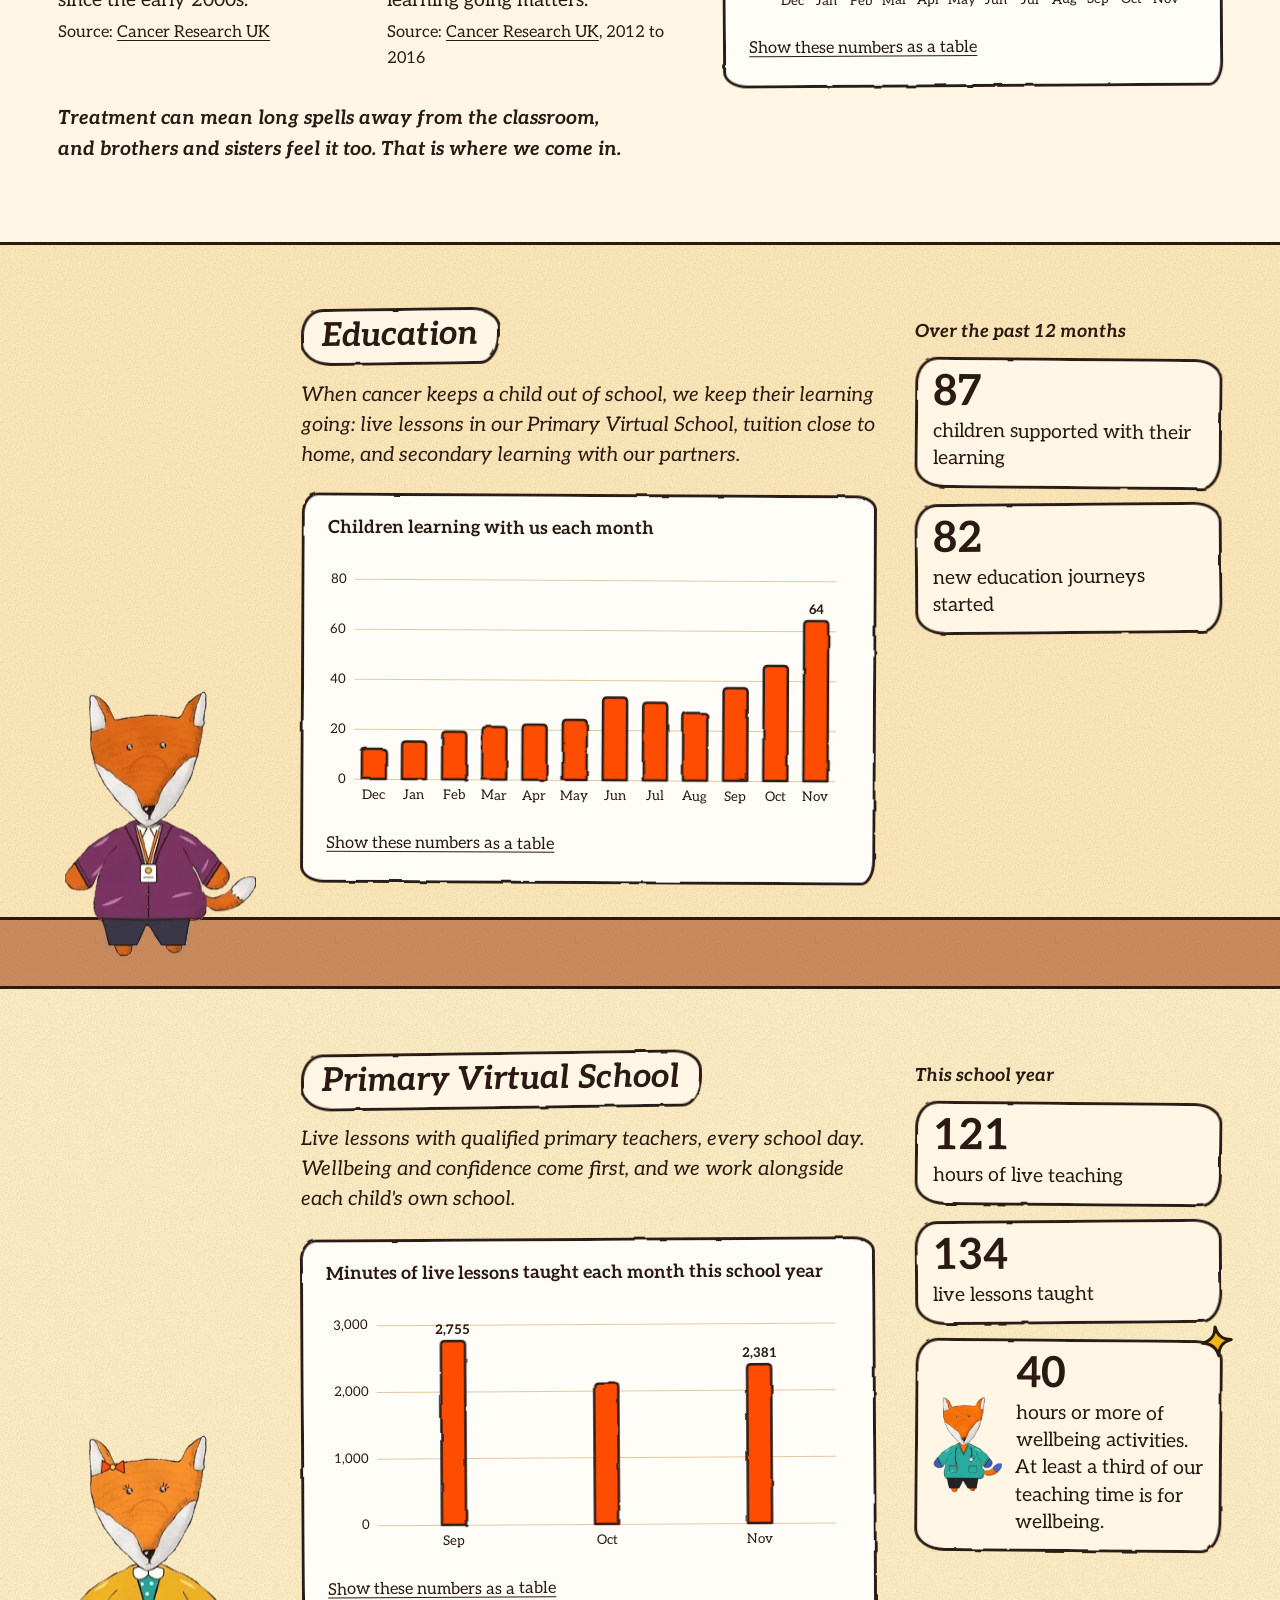
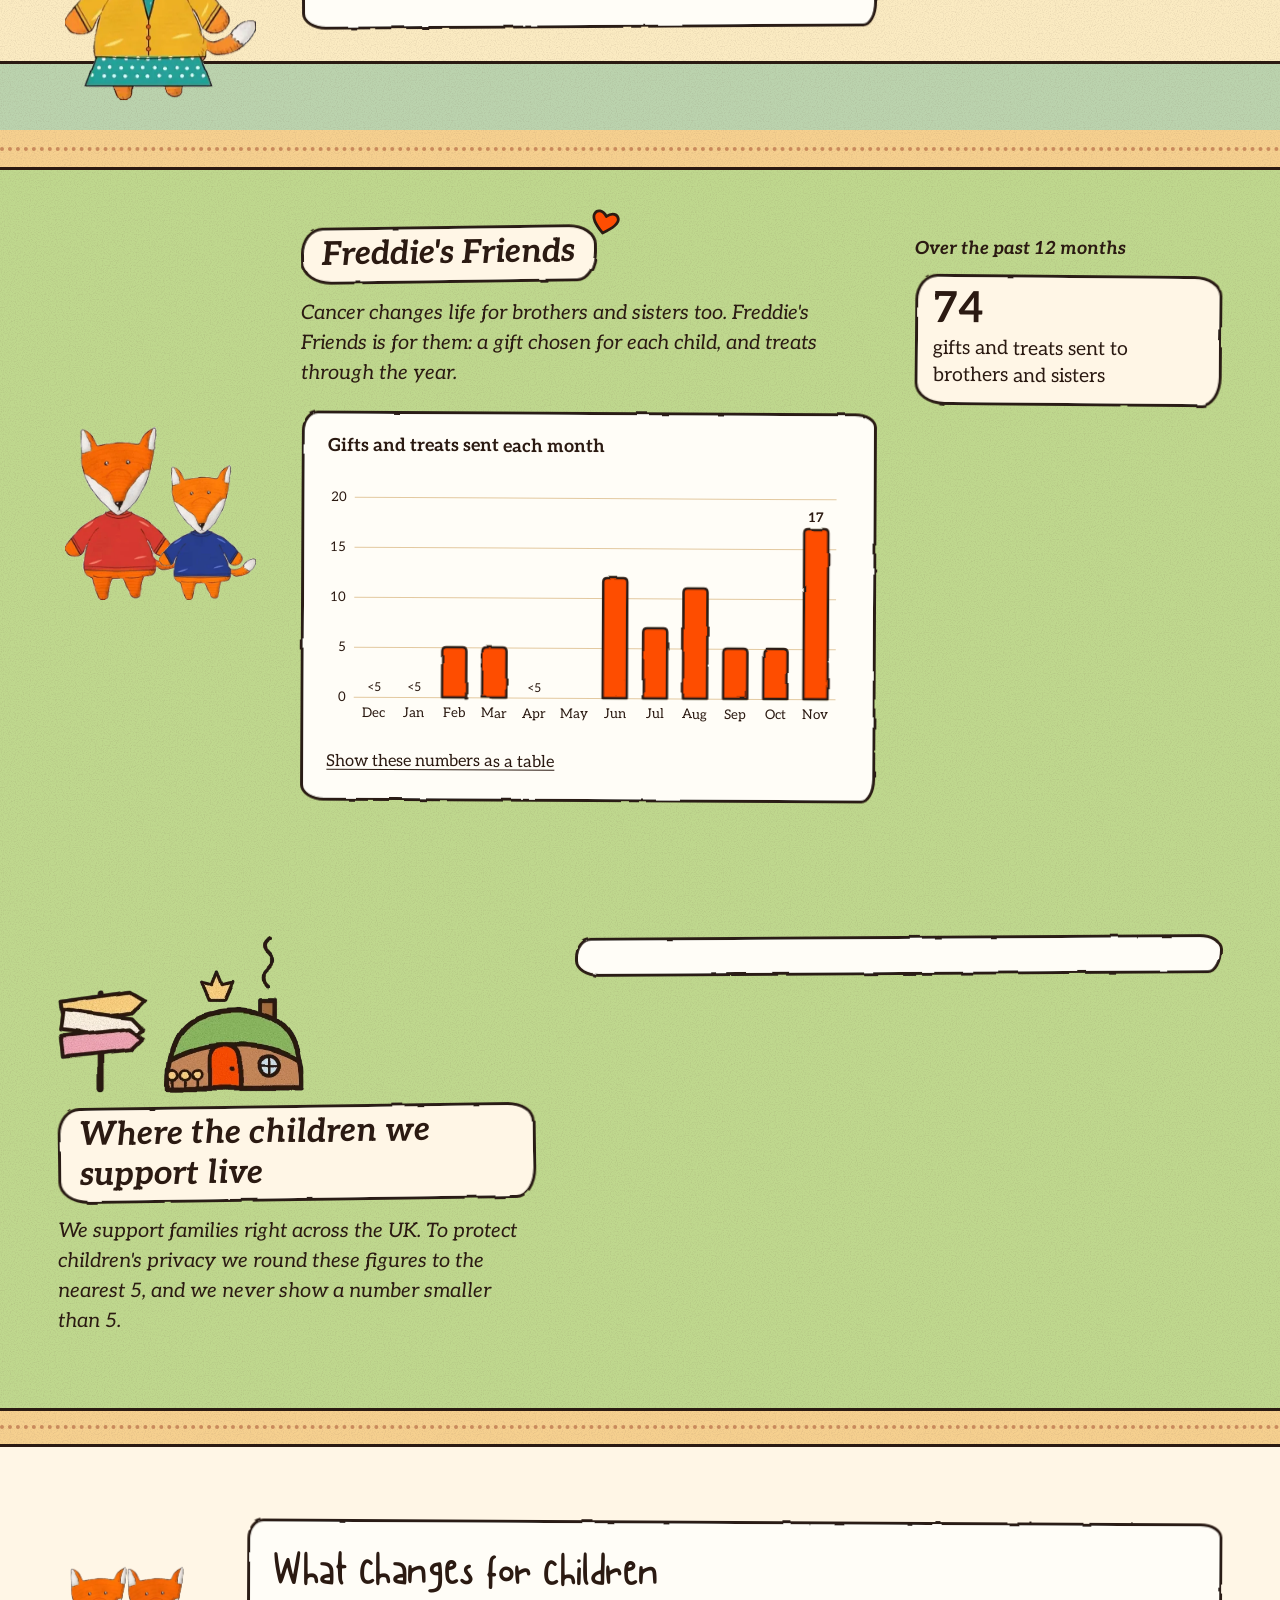
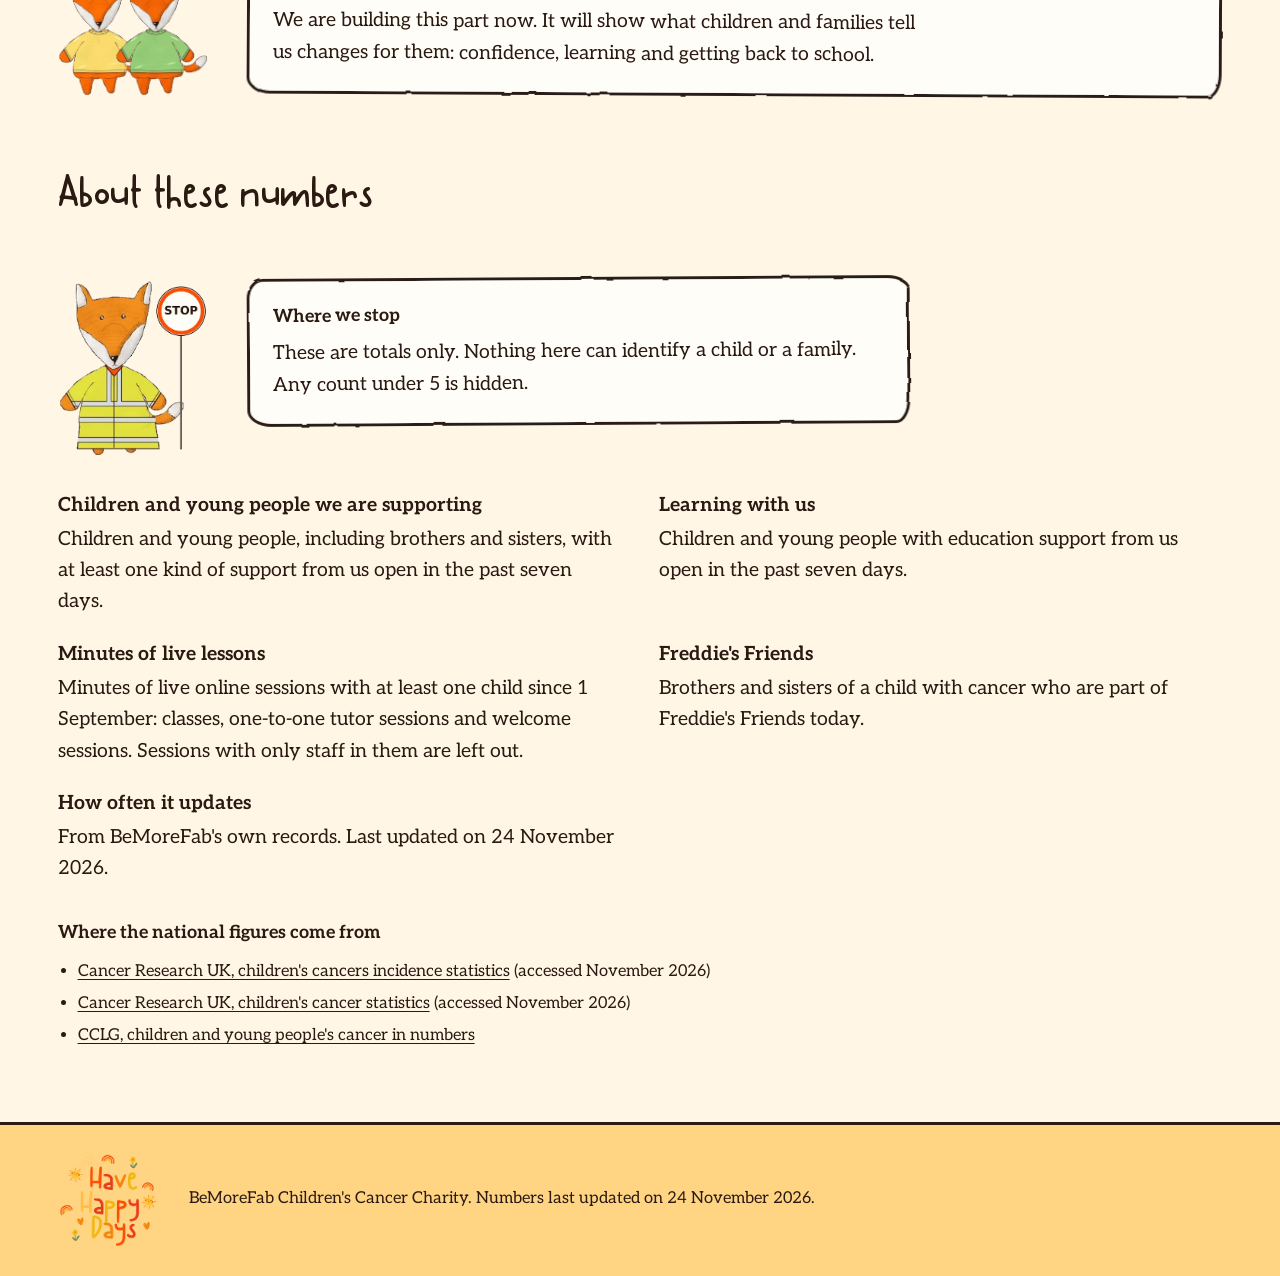
==== commit 57362f29: "Rework the Fab Fox World version against the master guide Flat brand peach sky, lighter grain, Fliss" ====
--- a/fox/index.html
+++ b/fox/index.html
@@ -24,7 +24,7 @@
 <a class="skip" href="#main">Skip to the numbers</a>
 
 <p class="sample-banner" id="sample-banner" hidden>
-  <strong>Draft.</strong> <span id="sample-note">Every BeMoreFab figure on this page is a made-up sample.</span>
+  <strong>Draft.</strong> <span id="sample-note">These figures are not signed off yet.</span>
   <a href="../">See the plain version</a>
 </p>
 
@@ -36,7 +36,7 @@
     <img class="sky__logo" src="../assets/logo.webp" alt="#bemorefab Children's Cancer Charity" width="560" height="536">
     <div class="sky__words">
       <h1>Our impact, as it happens</h1>
-      <p class="sky__lead">BeMoreFab supports children, families and schools through childhood cancer. These numbers come straight from our records and are updated every weekday.</p>
+      <p class="sky__lead">BeMoreFab supports children, families and schools through childhood cancer. These numbers come straight from our own records.</p>
       <p class="plaque plaque--date">Last updated <span data-date>today</span></p>
     </div>
   </div>
@@ -53,20 +53,20 @@
   <section class="meadow grain tiles" aria-label="Right now">
     <div class="wrap stops">
       <article class="stop">
-        <div class="stop__who"><img src="art/fab.webp" alt="Fab" width="393" height="555"></div>
+        <div class="stop__who"><img class="kid" src="art/fab.webp" alt="Fab" width="393" height="555"></div>
         <div class="plaque tile">
           <h2 class="plaque__name">All our support</h2>
-          <p class="stop__lead">Right now we are supporting</p>
+          <p class="stop__lead">This week we are supporting</p>
           <p class="tile__figure" data-figure="headline.children_supported_now">&nbsp;</p>
           <p class="stop__unit">children and young people</p>
-          <a class="arrow" href="#where">See where they live</a>
-        </div>
-      </article>
-      <article class="stop">
-        <div class="stop__who stop__who--pair"><img src="art/bramble.webp" alt="Bramble" width="393" height="555"><img src="art/moss.webp" alt="Moss" width="393" height="555"></div>
+          <a class="arrow" href="#need">See why we are needed</a>
+        </div>
+      </article>
+      <article class="stop">
+        <div class="stop__who"><img src="art/mr-elder.webp" alt="Mr Elder" width="393" height="555"></div>
         <div class="plaque tile">
           <h2 class="plaque__name">Education</h2>
-          <p class="stop__lead">Right now</p>
+          <p class="stop__lead">This week</p>
           <p class="tile__figure" data-figure="headline.education_children_now">&nbsp;</p>
           <p class="stop__unit">children are learning with us</p>
           <a class="arrow" href="#education">See education</a>
@@ -83,7 +83,7 @@
         </div>
       </article>
       <article class="stop">
-        <div class="stop__who stop__who--place"><img src="art/den-fab.webp" alt="A fox den with a red door" width="241" height="273"></div>
+        <div class="stop__who stop__who--pair"><img class="kid" src="art/fliss.webp" alt="Fliss" width="300" height="422"><img class="tot" src="art/flash.webp" alt="Flash" width="240" height="336"></div>
         <div class="plaque tile">
           <h2 class="plaque__name">Freddie's Friends</h2>
           <p class="stop__lead">Right now</p>
@@ -127,8 +127,8 @@
           <p class="need__close">Treatment can mean long spells away from the classroom, and brothers and sisters feel it too. That is where we come in.</p>
         </div>
         <div class="poster poster--a">
-          <h3>Children and young people registering with BeMoreFab each school year</h3>
-          <div class="chart" data-columns="registrations_by_school_year" data-unit="children and young people" data-count="true"></div>
+          <h3>Children and young people registering with BeMoreFab each month</h3>
+          <div class="chart" data-columns="registrations_by_month" data-unit="children and young people" data-count="true"></div>
         </div>
       </div>
     </div>
@@ -136,20 +136,20 @@
 
   <section class="room room--class grain" id="education">
     <div class="wrap room__grid">
-      <div class="room__who room__who--pair"><img src="art/bramble.webp" alt="Bramble" width="393" height="555"><img src="art/moss.webp" alt="Moss" width="393" height="555"></div>
+      <div class="room__who"><img src="art/mr-elder.webp" alt="Mr Elder" width="393" height="555"></div>
       <div class="room__main">
         <h2 class="plaque plaque--title">Education</h2>
         <p class="room__story">When cancer keeps a child out of school, we keep their learning going: live lessons in our Primary Virtual School, tuition close to home, and secondary learning with our partners.</p>
         <div class="poster poster--b">
-          <h3>Children learning with us, by type of support</h3>
-          <div data-rows="education.by_support_type" data-unit="children"></div>
+          <h3>Children learning with us each month</h3>
+          <div class="chart" data-columns="education.children_by_month" data-unit="children" data-count="true"></div>
         </div>
       </div>
       <div class="room__side">
         <h3 class="side__title">Over the past 12 months</h3>
         <dl class="notes">
           <div class="plaque note"><dt data-figure="education.children_past_12_months">&nbsp;</dt><dd>children supported with their learning</dd></div>
-          <div class="plaque note"><dt data-figure="education.journeys_started_past_12_months">&nbsp;</dt><dd>children started learning with us</dd></div>
+          <div class="plaque note"><dt data-figure="education.journeys_started_past_12_months">&nbsp;</dt><dd>new education journeys started</dd></div>
         </dl>
       </div>
     </div>
@@ -185,7 +185,7 @@
   <section class="meadow grain" id="freddies-friends">
     <div class="path path--top" role="presentation"></div>
     <div class="wrap room__grid">
-      <div class="room__who room__who--place"><img src="art/den-fab.webp" alt="A fox den with a red door" width="241" height="273"></div>
+      <div class="room__who room__who--pair room__who--sibs"><img class="kid" src="art/fliss.webp" alt="Fliss" width="300" height="422"><img class="tot" src="art/flash.webp" alt="Flash" width="240" height="336"></div>
       <div class="room__main">
         <h2 class="plaque plaque--title">Freddie's Friends</h2>
         <p class="room__story">Cancer changes life for brothers and sisters too. Freddie's Friends is for them: a gift chosen for each child, and treats through the year.</p>
@@ -203,10 +203,10 @@
     </div>
   </section>
 
-  <section class="meadow meadow--where grain" id="where">
+  <section class="meadow meadow--where grain" id="where" data-needs="regions">
     <div class="wrap room__grid room__grid--two">
       <div class="where__words">
-        <img class="where__sign" src="art/signpost.webp" alt="" width="153" height="176">
+        <div class="where__art"><img class="where__sign" src="art/signpost.webp" alt="" width="153" height="176"><img class="where__den" src="art/den-fab.webp" alt="A fox den with a red door" width="241" height="273"></div>
         <h2 class="plaque plaque--title">Where the children we support live</h2>
         <p class="room__story">We support families right across the UK. To protect children's privacy we round these figures to the nearest 5, and we never show a number smaller than 5.</p>
       </div>
@@ -220,7 +220,7 @@
 
   <section class="plain" id="what-changes">
     <div class="wrap with-who">
-      <img class="with-who__who" src="art/mr-elder.webp" alt="Mr Elder" width="393" height="555">
+      <div class="with-who__who with-who__pair"><img src="art/bramble.webp" alt="Bramble" width="393" height="555"><img src="art/moss.webp" alt="Moss" width="393" height="555"></div>
       <div class="poster poster--b">
         <h2>What changes for children</h2>
         <p>We are building this part now. It will show what children and families tell us changes for them: confidence, learning and getting back to school.</p>
@@ -235,15 +235,15 @@
         <img class="with-who__who" src="art/mrs-lark.webp" alt="Mrs Lark with her stop sign" width="393" height="555">
         <div class="poster poster--a">
           <h3>Where we stop</h3>
-          <p>These are totals only. Nothing here can identify a child or a family. Regional figures are rounded to the nearest 5 and anything under 5 is shown as "Fewer than 5".</p>
+          <p>These are totals only. Nothing here can identify a child or a family. Any count under 5 is hidden.</p>
         </div>
       </div>
       <dl class="defs-list">
-        <div><dt>Children and young people we are supporting</dt><dd>Children and young people with at least one kind of support from us open today.</dd></div>
-        <div><dt>Learning with us</dt><dd>Children and young people with education support from us open today.</dd></div>
-        <div><dt>Minutes of live lessons</dt><dd>Minutes of live online lessons taught since 1 September, counting each lesson once.</dd></div>
+        <div><dt>Children and young people we are supporting</dt><dd>Children and young people, including brothers and sisters, with at least one kind of support from us open in the past seven days.</dd></div>
+        <div><dt>Learning with us</dt><dd>Children and young people with education support from us open in the past seven days.</dd></div>
+        <div><dt>Minutes of live lessons</dt><dd>Minutes of live online sessions with at least one child since 1 September: classes, one-to-one tutor sessions and welcome sessions. Sessions with only staff in them are left out.</dd></div>
         <div><dt>Freddie's Friends</dt><dd>Brothers and sisters of a child with cancer who are part of Freddie's Friends today.</dd></div>
-        <div><dt>How often it updates</dt><dd>Every weekday, from BeMoreFab's own records. Last updated <span data-date>today</span>.</dd></div>
+        <div><dt>How often it updates</dt><dd>From BeMoreFab's own records. Last updated <span data-date>today</span>.</dd></div>
       </dl>
       <h3>Where the national figures come from</h3>
       <ul class="sources">
--- a/fox/fox.css
+++ b/fox/fox.css
@@ -32,15 +32,16 @@
   --line: 3px;
   --headline: 'Canda', 'Aleo', Georgia, serif;
   --body: 'Aleo', Georgia, 'Times New Roman', serif;
-  --t-body: 1.0625rem;
-  --t-small: .9375rem;
+  --t-body: 1.1875rem;
+  --t-small: 1rem;
   --gap: clamp(1.25rem, .8rem + 2vw, 2.5rem);
   /* soft paper grain: tiny ink-brown specks, laid over the flat colours */
-  --grain: url("data:image/svg+xml,%3Csvg xmlns='http://www.w3.org/2000/svg' width='240' height='240'%3E%3Cfilter id='g'%3E%3CfeTurbulence type='fractalNoise' baseFrequency='.85' numOctaves='2' stitchTiles='stitch'/%3E%3CfeColorMatrix values='0 0 0 0 .17 0 0 0 0 .1 0 0 0 0 .07 0 0 0 .5 -.19'/%3E%3C/filter%3E%3Crect width='100%25' height='100%25' filter='url(%23g)'/%3E%3C/svg%3E");
+  --grain: url("data:image/svg+xml,%3Csvg xmlns='http://www.w3.org/2000/svg' width='240' height='240'%3E%3Cfilter id='g'%3E%3CfeTurbulence type='fractalNoise' baseFrequency='.85' numOctaves='2' stitchTiles='stitch'/%3E%3CfeColorMatrix values='0 0 0 0 .17 0 0 0 0 .1 0 0 0 0 .07 0 0 0 .3 -.13'/%3E%3C/filter%3E%3Crect width='100%25' height='100%25' filter='url(%23g)'/%3E%3C/svg%3E");
 }
 
 * { box-sizing: border-box; }
-html { -webkit-text-size-adjust: 100%; scroll-behavior: smooth; }
+/* text and layout grow together on wide screens, so the page fills the space */
+html { -webkit-text-size-adjust: 100%; scroll-behavior: smooth; font-size: clamp(100%, .56rem + .58vw, 137.5%); }
 @media (prefers-reduced-motion: reduce) { html { scroll-behavior: auto; } }
 
 body { margin: 0; background: var(--cream); color: var(--ink); font-family: var(--body); font-size: var(--t-body); line-height: 1.6; }
@@ -89,7 +90,7 @@
 .plaque--date { display: inline-block; font-weight: 400; font-size: var(--t-small); padding: .3rem 1rem .35rem; margin-top: 1.1rem; transform: rotate(.6deg); }
 
 /* ---------- the sky: bunting, logo, title ---------- */
-.sky { position: relative; background: var(--peach) url('art/paper-peach.webp') center top / auto repeat-x; padding-bottom: clamp(4rem, 2.8rem + 4.6vw, 6.5rem); overflow: hidden; }
+.sky { position: relative; background-color: var(--peach); background-image: var(--grain); padding-bottom: clamp(4rem, 2.8rem + 4.6vw, 6.5rem); overflow: hidden; }
 /* one cloud style: BeMoreFab's own puffy white cloud with a brown outline */
 .cloud { position: absolute; z-index: 0; pointer-events: none; }
 .cloud--far { width: clamp(5.5rem, 3rem + 7vw, 9.5rem); right: clamp(.5rem, -3rem + 8vw, 7rem); top: clamp(6.5rem, 4rem + 9vw, 12rem); }
@@ -123,7 +124,10 @@
 .stop:nth-child(even) .plaque { transform: rotate(.5deg); }
 .stop__who { height: clamp(7.5rem, 5.5rem + 5.5vw, 10.5rem); display: flex; justify-content: center; align-items: flex-end; margin-bottom: -.45rem; position: relative; z-index: 1; }
 .stop__who img { height: 100%; width: auto; }
-.stop__who--pair img + img { margin-left: -1.6rem; }
+/* grown-ups are clearly bigger than every child; Flash is the smallest */
+.stop__who img.kid { height: 80%; }
+.stop__who img.tot { height: 64%; }
+.stop__who--pair img + img { margin-left: -.9rem; }
 .stop__who--place { margin-bottom: -.2rem; }
 .stop__who--place img { height: 84%; }
 .tile { container-type: inline-size; flex: 1; display: flex; flex-direction: column; padding: 1.35rem clamp(1rem, .5rem + 1.3vw, 1.5rem) 1.4rem; }
@@ -166,8 +170,10 @@
 .room__grid--two { grid-template-columns: minmax(0, .85fr) minmax(0, 1.15fr); padding-top: clamp(2.25rem, 1.5rem + 3vw, 4rem); }
 .room__who { align-self: end; display: flex; justify-content: center; align-items: flex-end; margin-bottom: -4.6rem; }
 .room__who img { width: 100%; max-width: 12rem; }
-.room__who--pair img { width: 64%; }
-.room__who--pair img + img { margin-left: -28%; }
+.room__who--pair img { width: 60%; }
+.room__who--pair img + img { margin-left: -14%; }
+.room__who--pair img.tot { width: 47%; }
+.room__who--sibs { margin-bottom: 0; align-self: center; }
 .room__who--place { margin-bottom: 0; align-self: center; }
 .room__story { font-style: italic; font-size: clamp(1.08rem, 1rem + .35vw, 1.22rem); line-height: 1.5; max-width: 56ch; margin: 1rem 0 1.4rem; }
 .room__main { min-width: 0; }
@@ -193,7 +199,9 @@
 }
 
 /* where children live */
-.where__sign { width: 5.5rem; margin-bottom: .6rem; }
+.where__art { display: flex; align-items: flex-end; gap: 1rem; margin-bottom: .7rem; }
+.where__sign { width: 5.5rem; }
+.where__den { width: 8.5rem; }
 .where__words .room__story { margin-bottom: 0; }
 
 /* ---------- plain cream sections ---------- */
@@ -202,6 +210,9 @@
 .plain .poster h2, .plain .poster h3 { margin-bottom: .6rem; }
 .with-who { display: grid; grid-template-columns: clamp(6.5rem, 4.5rem + 6vw, 9.5rem) minmax(0, 1fr); gap: var(--gap); align-items: end; }
 .with-who__who { width: 100%; }
+.with-who__pair { display: flex; align-items: flex-end; }
+.with-who__pair img { width: 62%; }
+.with-who__pair img + img { margin-left: -24%; }
 .with-who .poster { align-self: center; padding-top: 1.6rem; padding-bottom: 1.6rem; }
 .with-who--stop { margin-top: 1.5rem; max-width: 52rem; }
 .plain--about h3 { margin-top: 0; }
@@ -226,14 +237,14 @@
 .chart { position: relative; }
 .chart svg { display: block; overflow: visible; }
 .chart svg:focus-visible { outline-offset: 6px; }
-.chart text { font-family: var(--body); font-size: 13px; fill: var(--ink); }
+.chart text { font-family: var(--body); font-size: .8125rem; fill: var(--ink); }
 .chart .c-grid { stroke: var(--grid); stroke-width: 1; }
 .chart .c-bars { filter: url(#wobble); }
 .chart .c-bar { fill: var(--orange); stroke: var(--ink); stroke-width: 2.5; stroke-linejoin: round; }
 .chart .c-bar.is-active { fill: var(--amber); }
 .chart .c-hit { fill: transparent; }
 .chart .c-val { font-weight: 700; fill: var(--ink); }
-.chart .c-small { font-size: 12px; }
+.chart .c-small { font-size: .75rem; }
 .chart__tip { position: absolute; z-index: 2; pointer-events: none; background: var(--ink); color: var(--cream); border-radius: 10px 14px 9px 15px / 13px 9px 15px 10px; padding: .4rem .7rem; font-size: var(--t-small); line-height: 1.3; white-space: nowrap; }
 .chart__tip strong { display: block; font-size: 1.05rem; }
 .chart__tip[hidden] { display: none; }
@@ -279,7 +290,7 @@
   .sky__logo { width: 9.5rem; }
   .stops { grid-template-columns: minmax(0, 1fr); }
   .stop__who { height: 6.25rem; justify-content: flex-start; padding-left: 1.1rem; }
-  .stop__who--pair img + img { margin-left: -1.1rem; }
+  .stop__who--pair img + img { margin-left: -.6rem; }
   .plaque__name, .stop__lead { min-height: 0; }
   .facts { grid-template-columns: minmax(0, 1fr); gap: 1.3rem; }
   .room__grid { grid-template-columns: minmax(0, 1fr); padding-bottom: 5.75rem; }
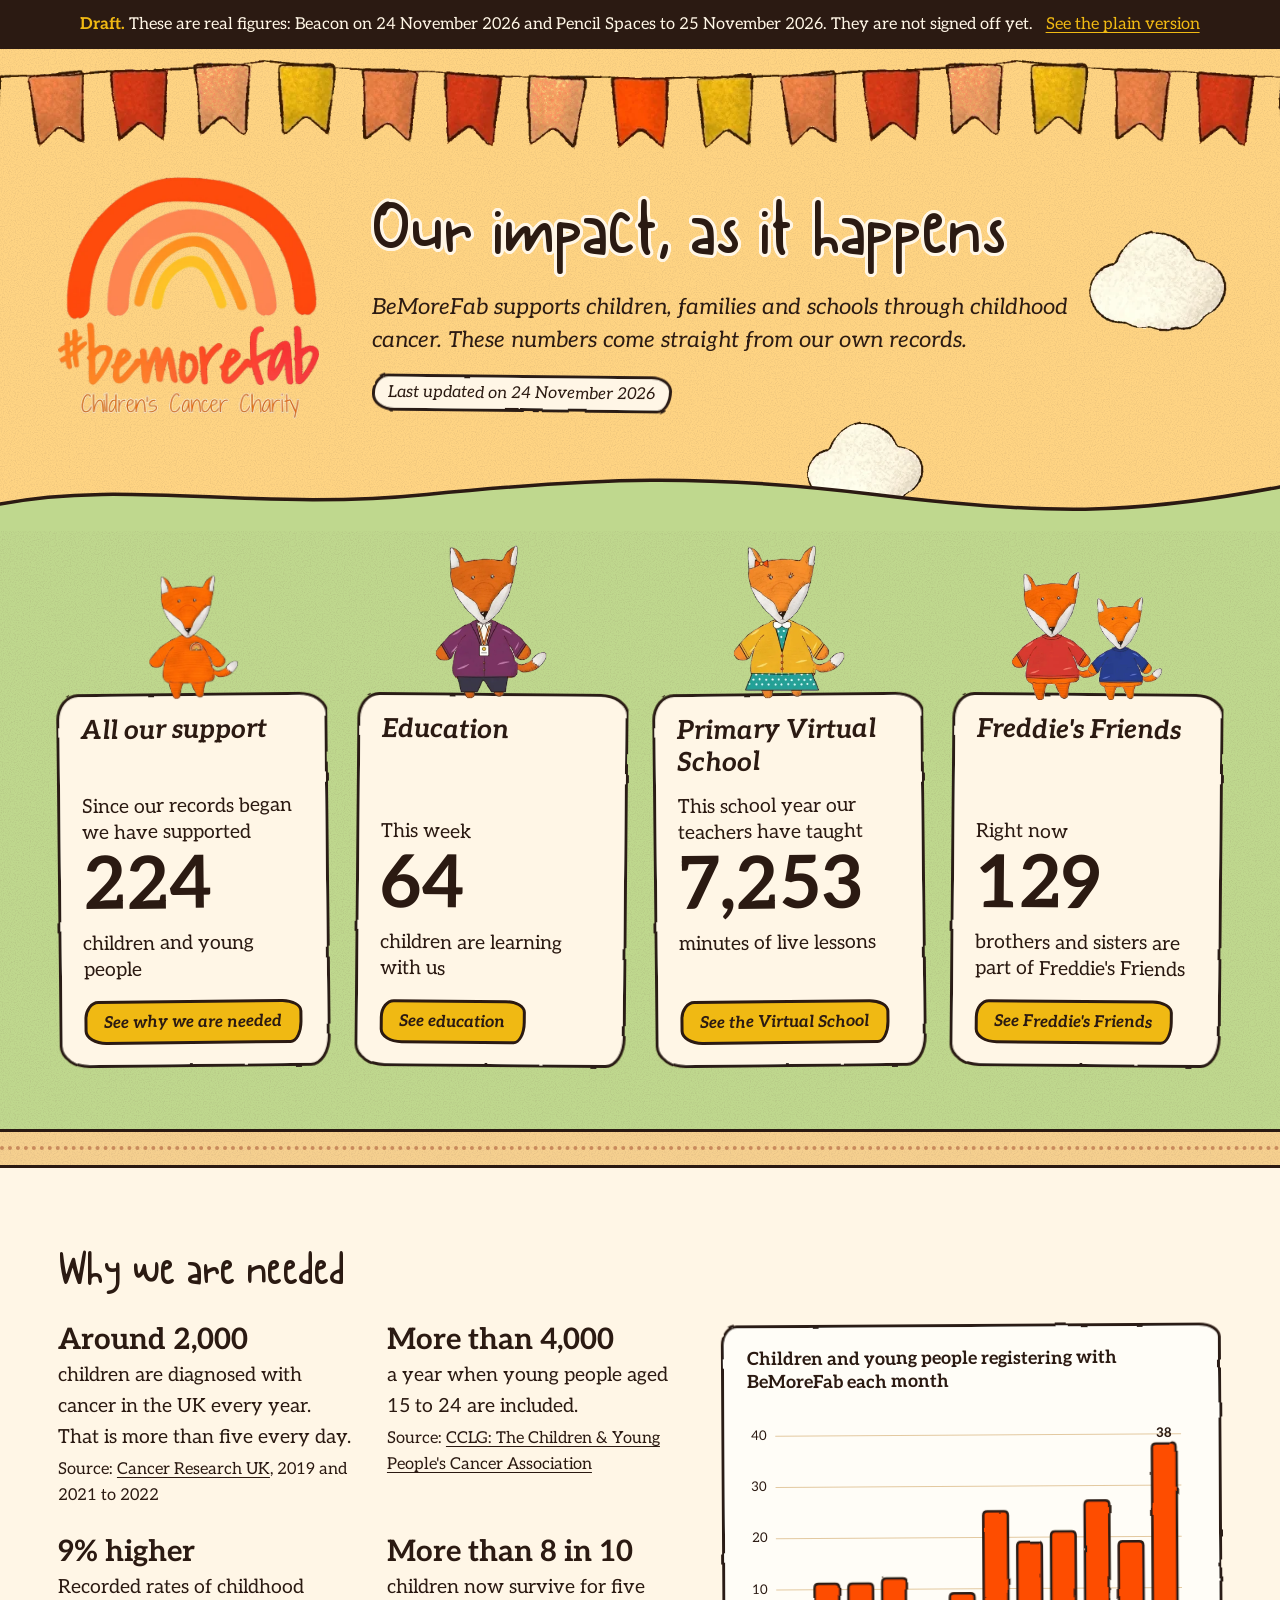
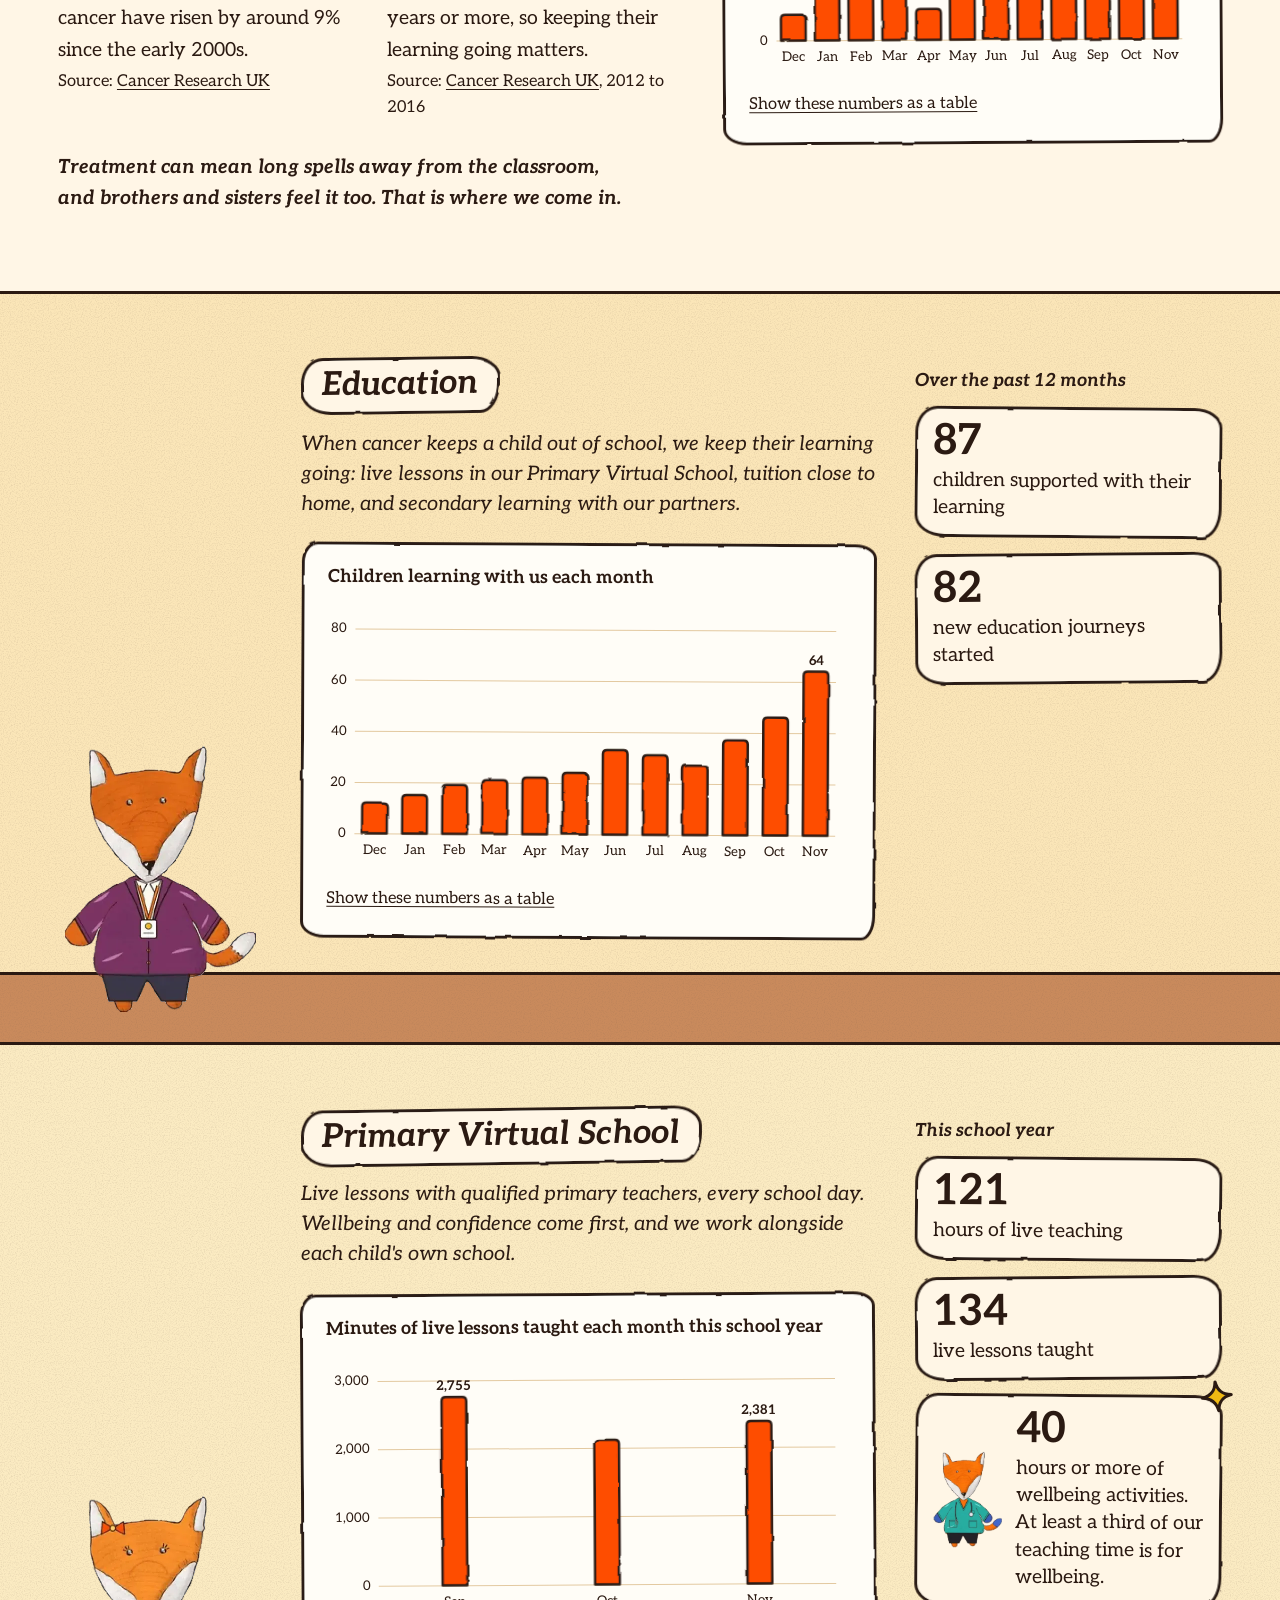
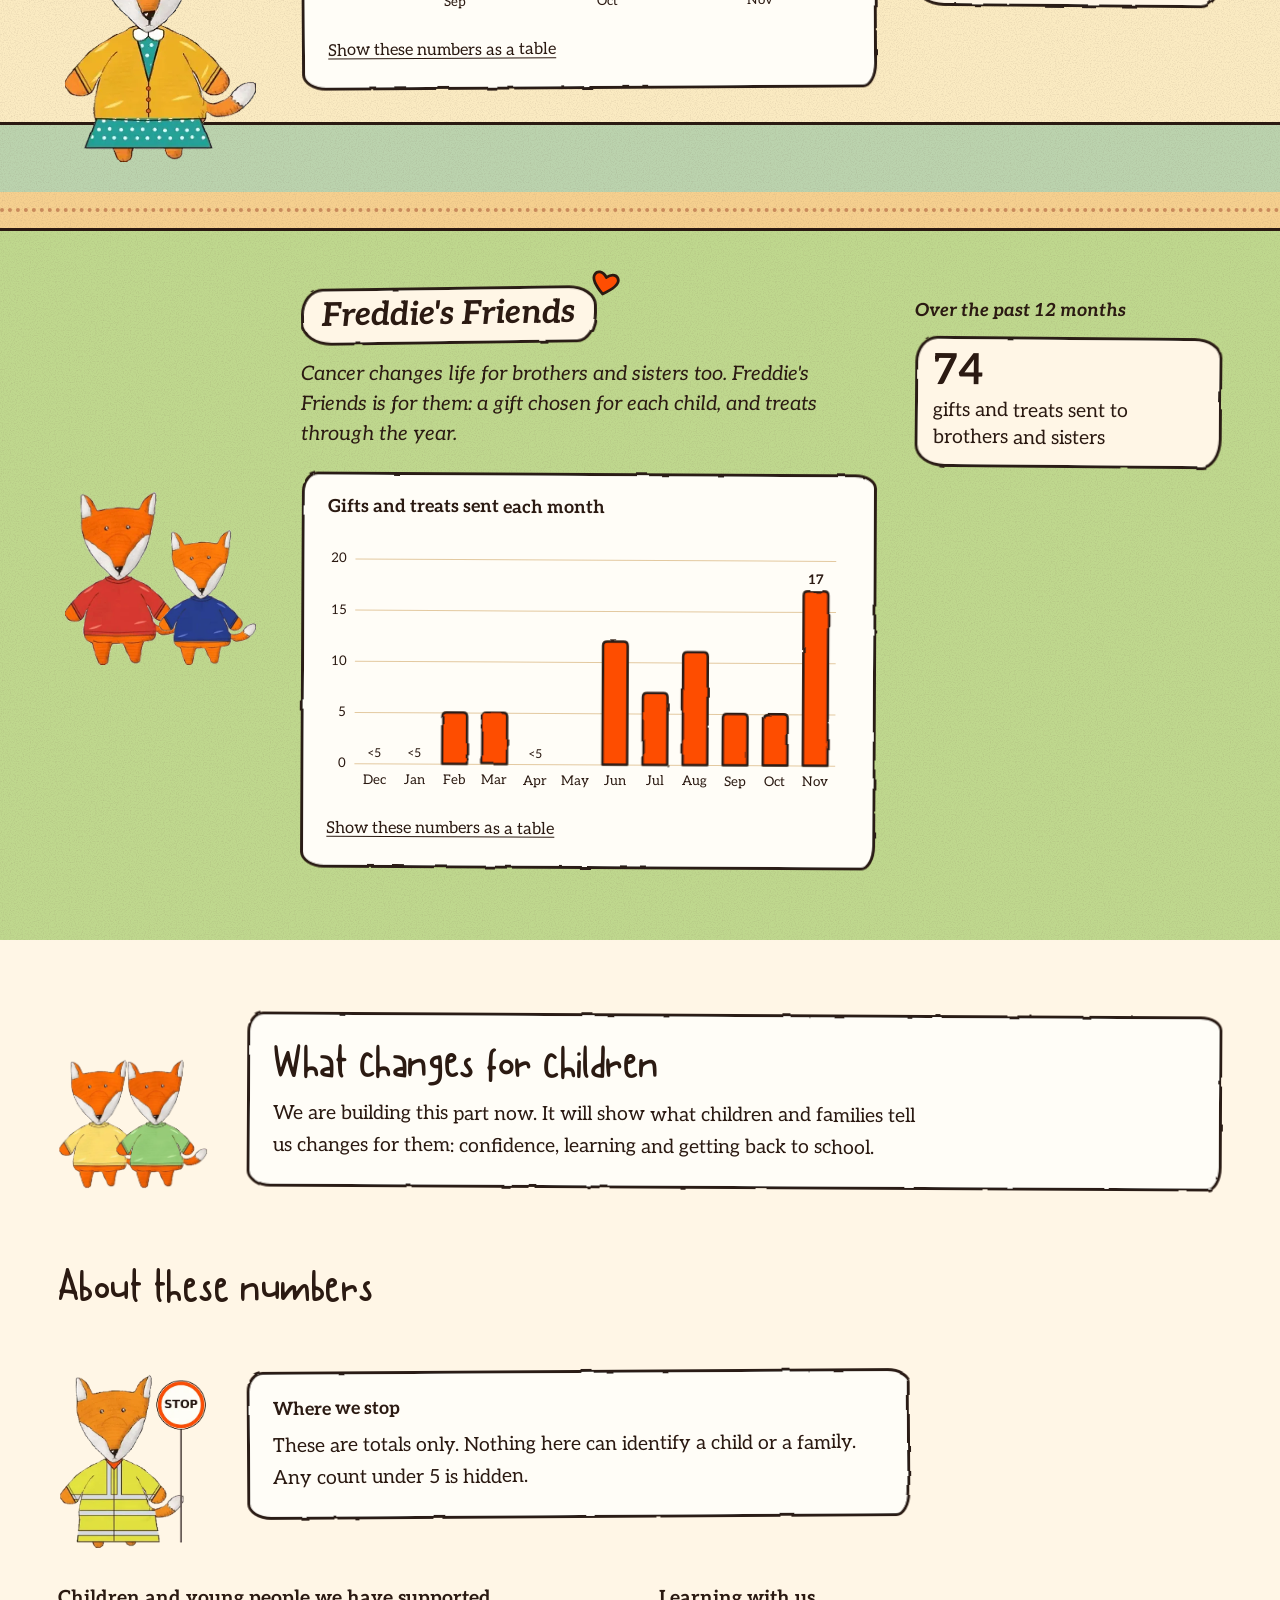
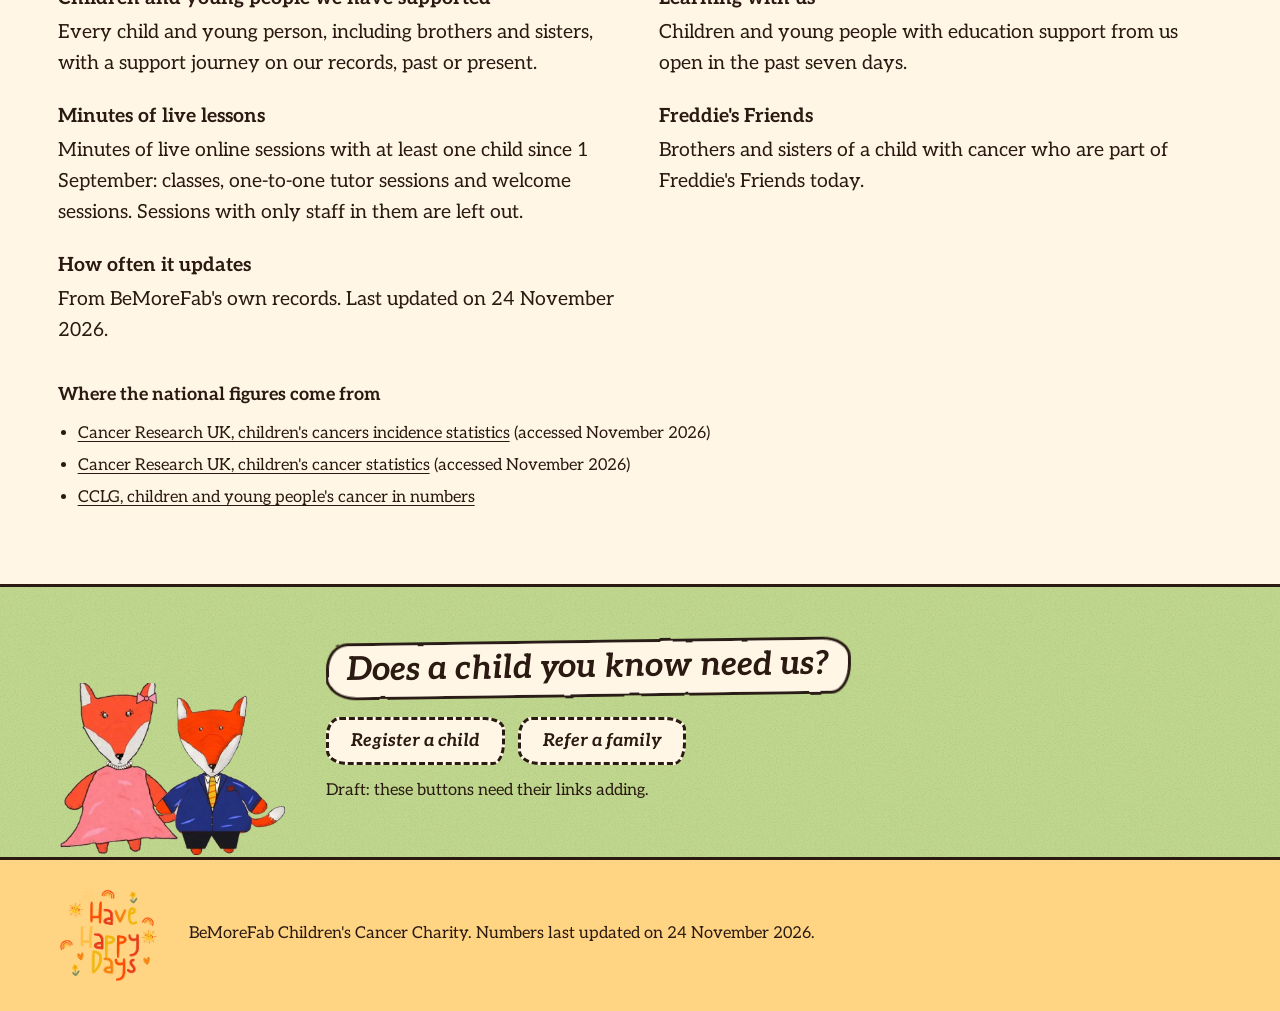
==== commit b721bfc3: "Fox version: first headline is now children supported since records began Replaces the this-week fig" ====
--- a/fox/index.html
+++ b/fox/index.html
@@ -56,8 +56,8 @@
         <div class="stop__who"><img class="kid" src="art/fab.webp" alt="Fab" width="393" height="555"></div>
         <div class="plaque tile">
           <h2 class="plaque__name">All our support</h2>
-          <p class="stop__lead">This week we are supporting</p>
-          <p class="tile__figure" data-figure="headline.children_supported_now">&nbsp;</p>
+          <p class="stop__lead">Since our records began we have supported</p>
+          <p class="tile__figure" data-figure="headline.children_supported_ever">&nbsp;</p>
           <p class="stop__unit">children and young people</p>
           <a class="arrow" href="#need">See why we are needed</a>
         </div>
@@ -239,7 +239,7 @@
         </div>
       </div>
       <dl class="defs-list">
-        <div><dt>Children and young people we are supporting</dt><dd>Children and young people, including brothers and sisters, with at least one kind of support from us open in the past seven days.</dd></div>
+        <div><dt>Children and young people we have supported</dt><dd>Every child and young person, including brothers and sisters, with a support journey on our records, past or present.</dd></div>
         <div><dt>Learning with us</dt><dd>Children and young people with education support from us open in the past seven days.</dd></div>
         <div><dt>Minutes of live lessons</dt><dd>Minutes of live online sessions with at least one child since 1 September: classes, one-to-one tutor sessions and welcome sessions. Sessions with only staff in them are left out.</dd></div>
         <div><dt>Freddie's Friends</dt><dd>Brothers and sisters of a child with cancer who are part of Freddie's Friends today.</dd></div>
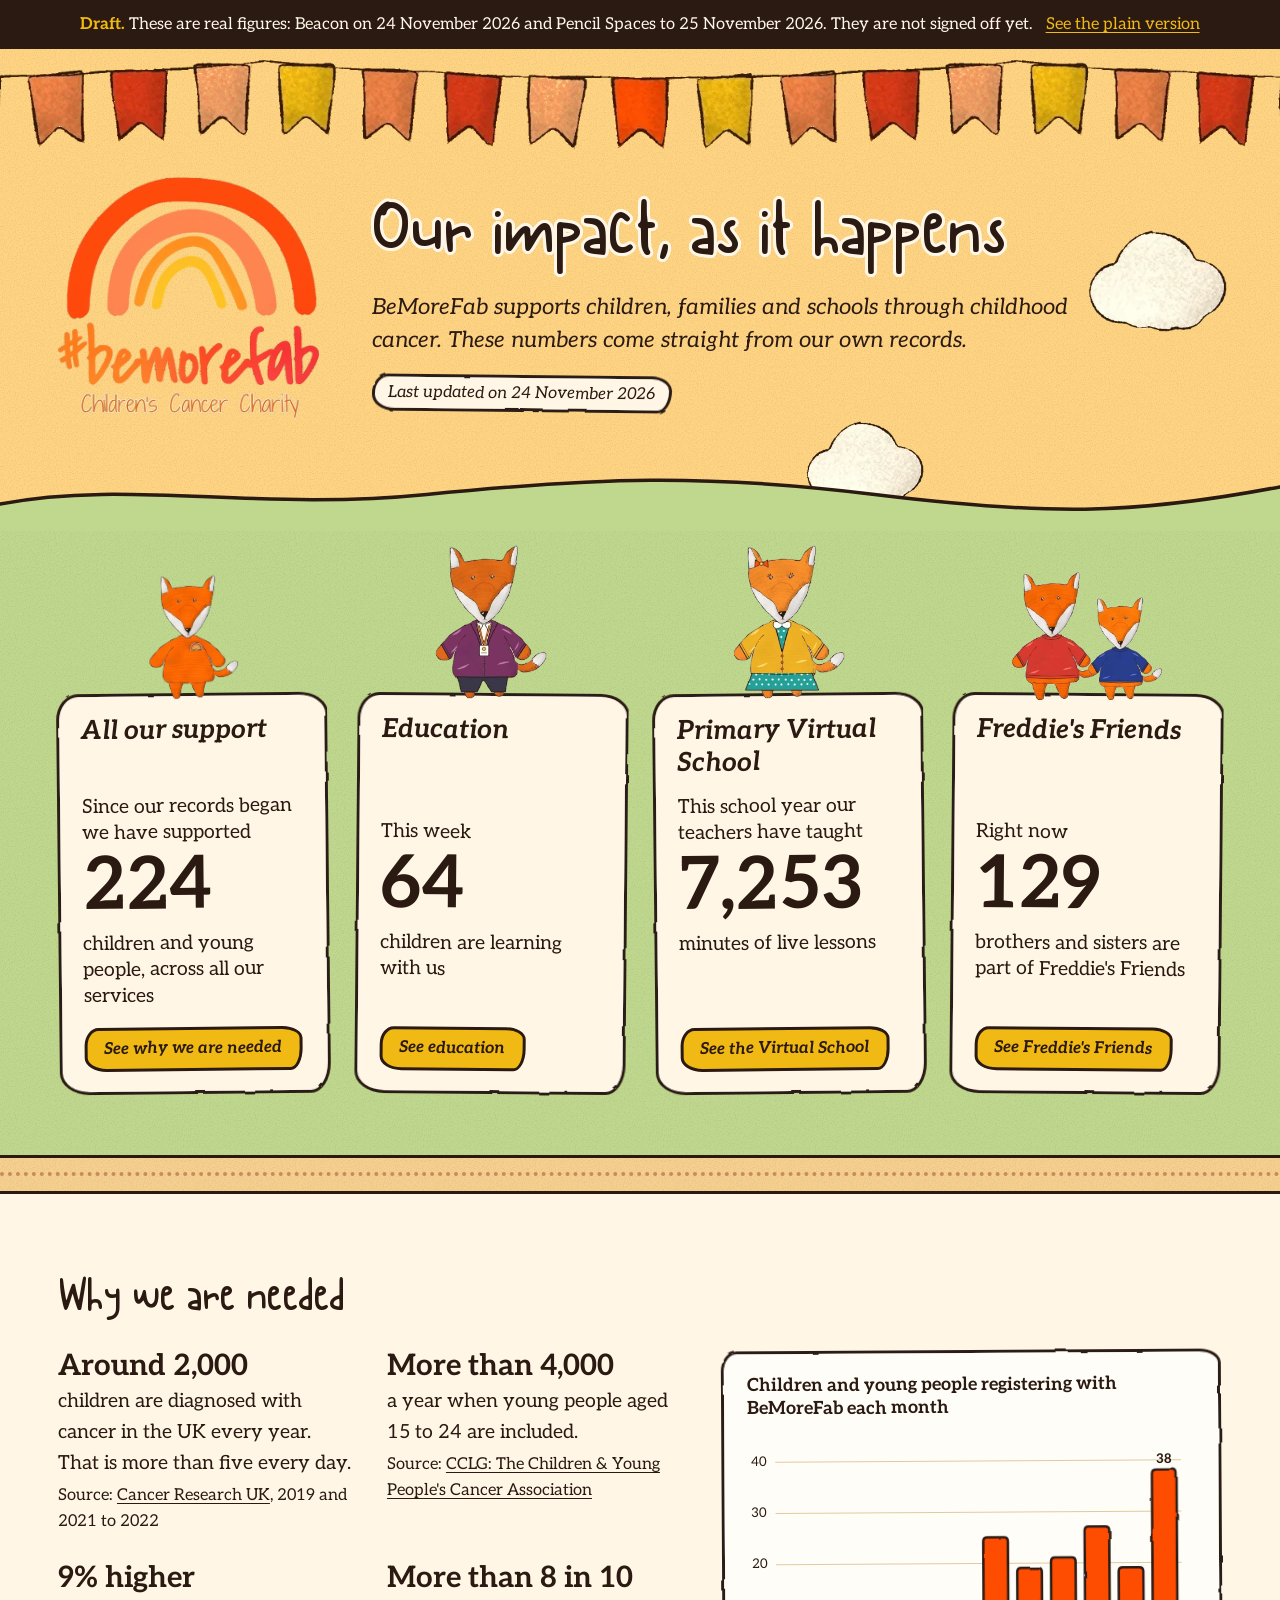
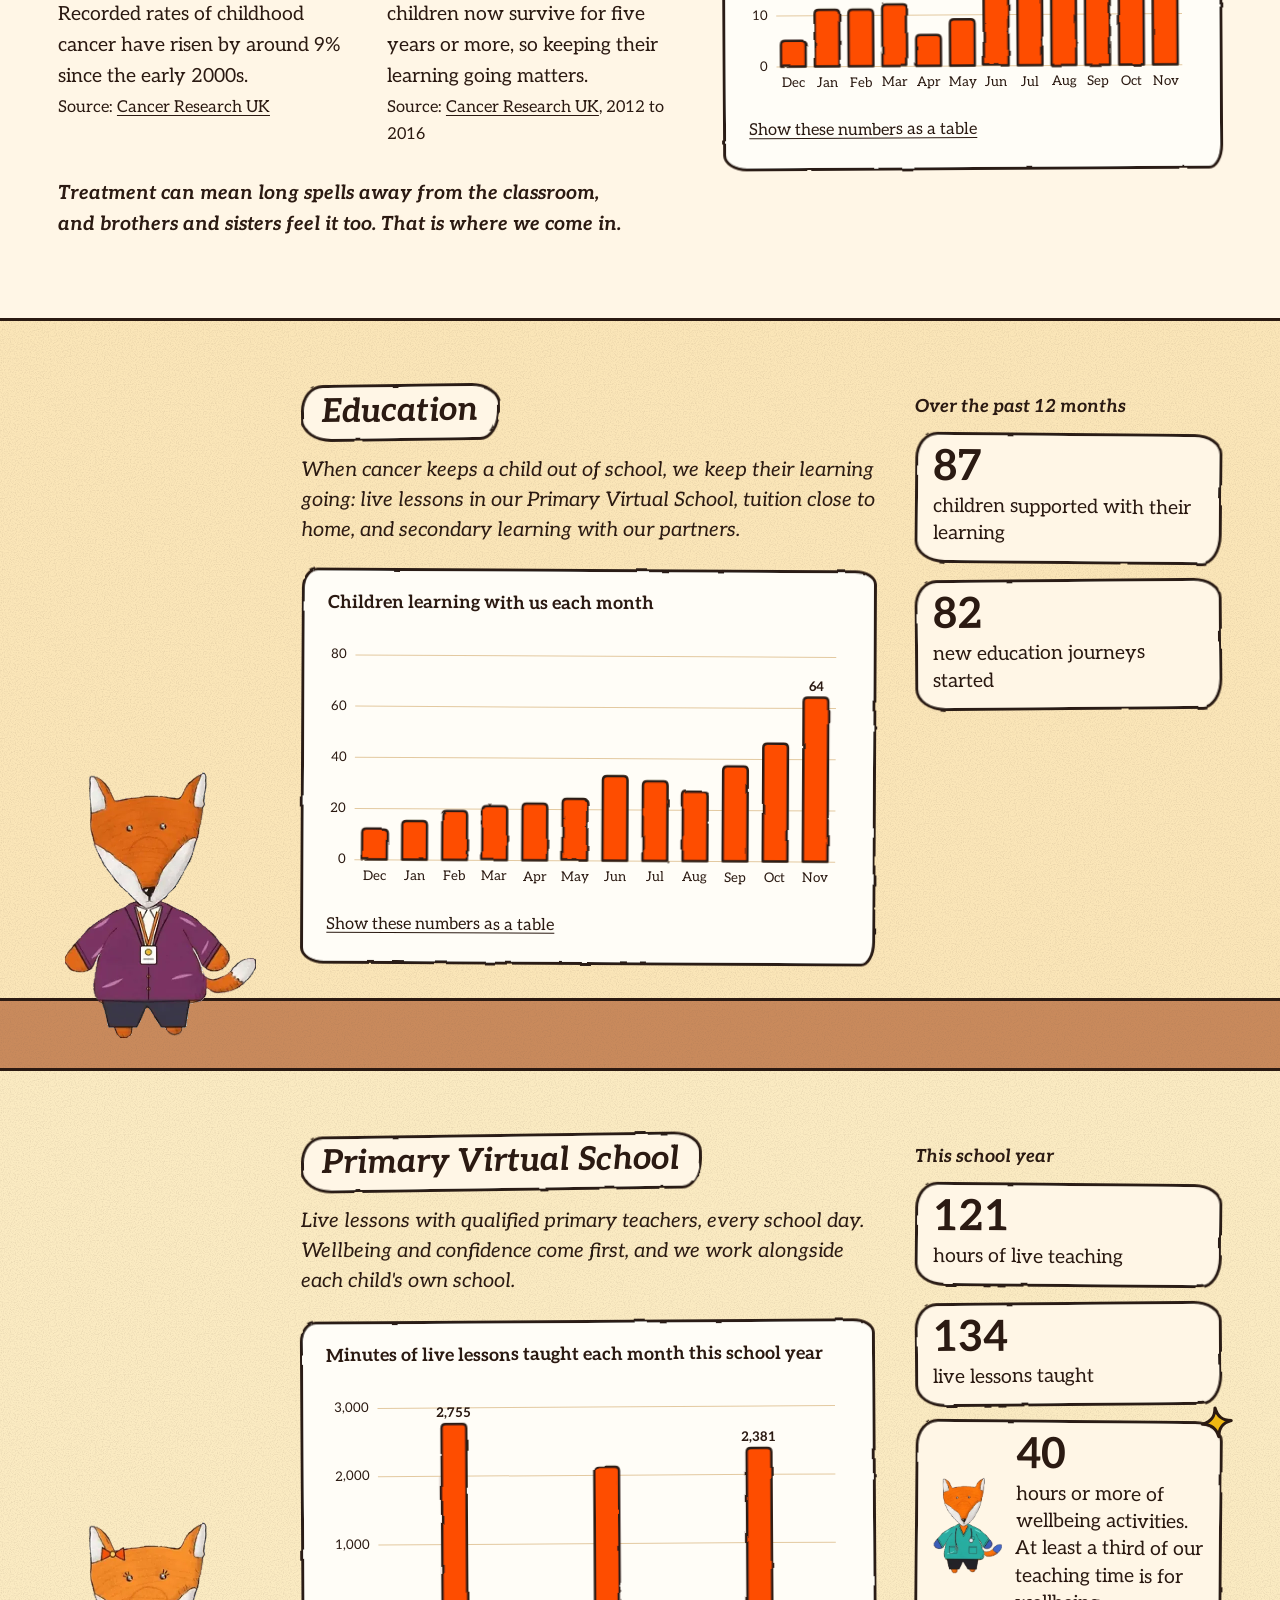
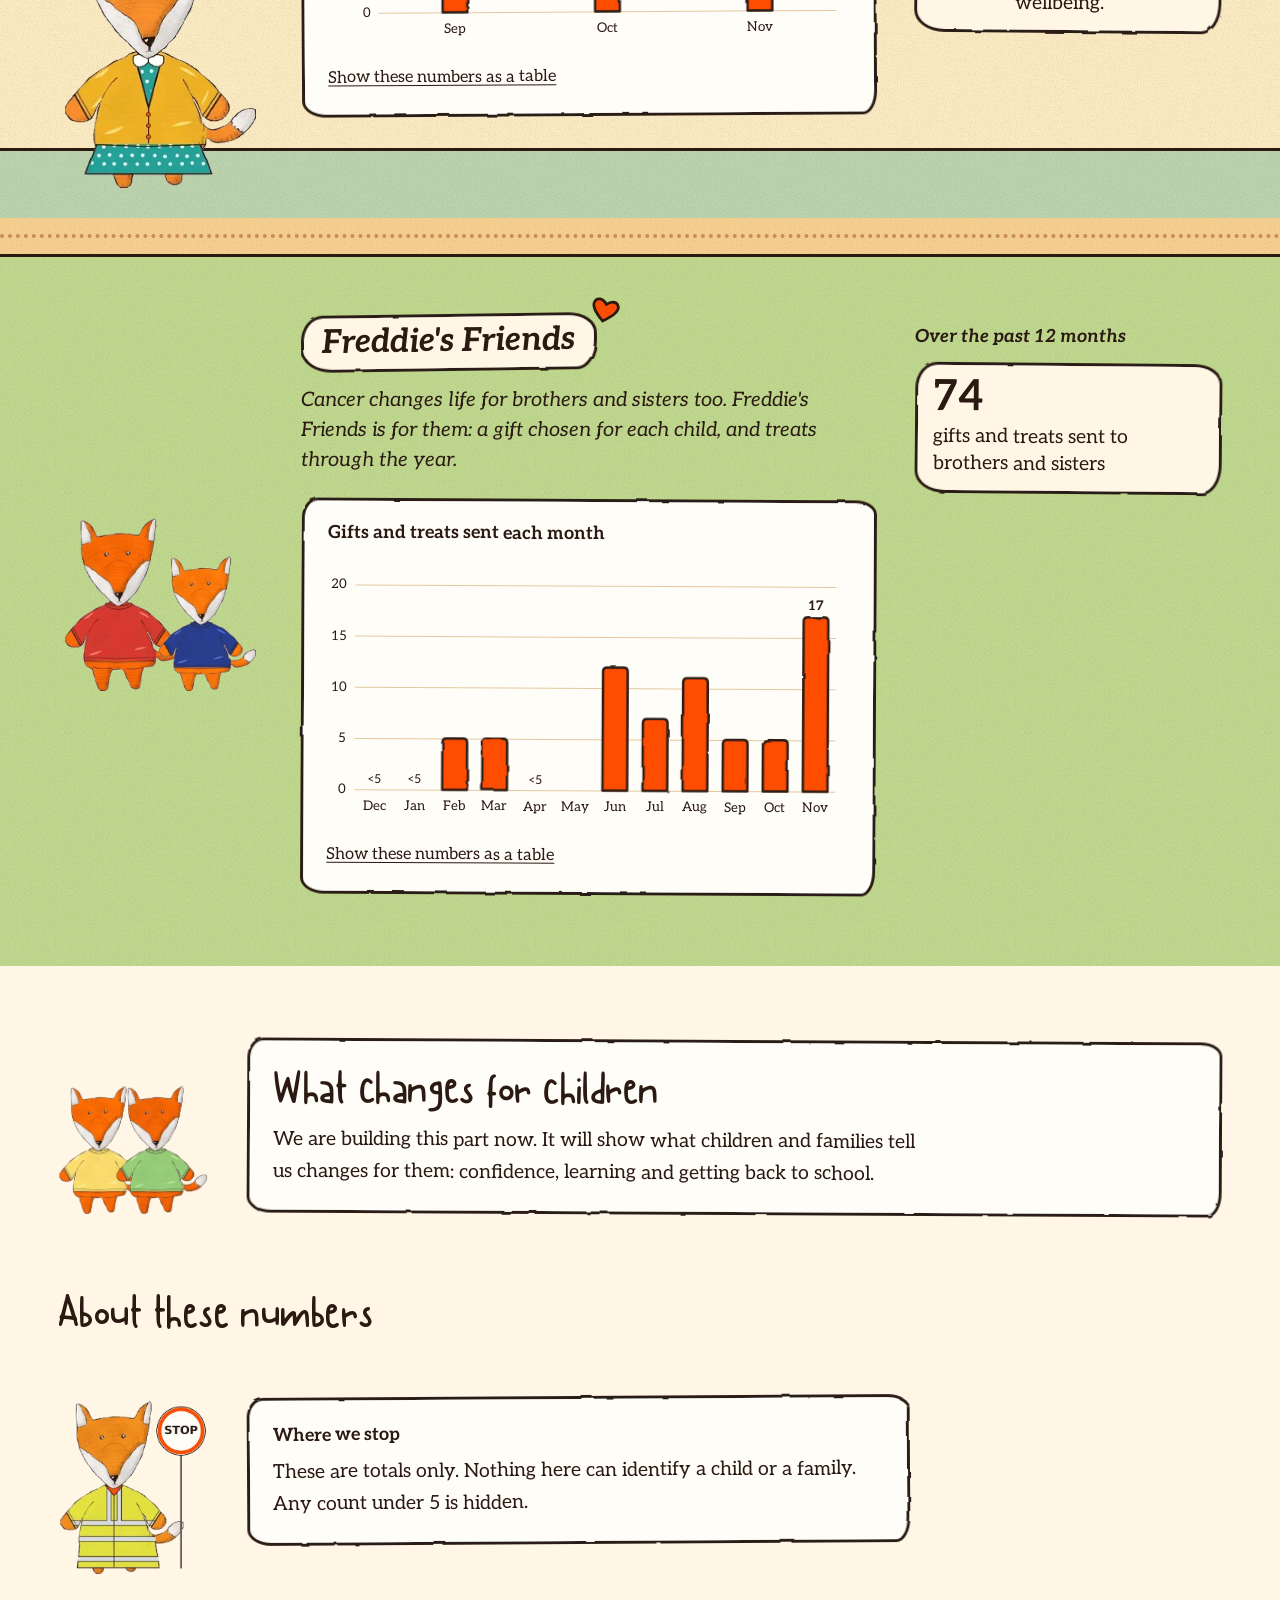
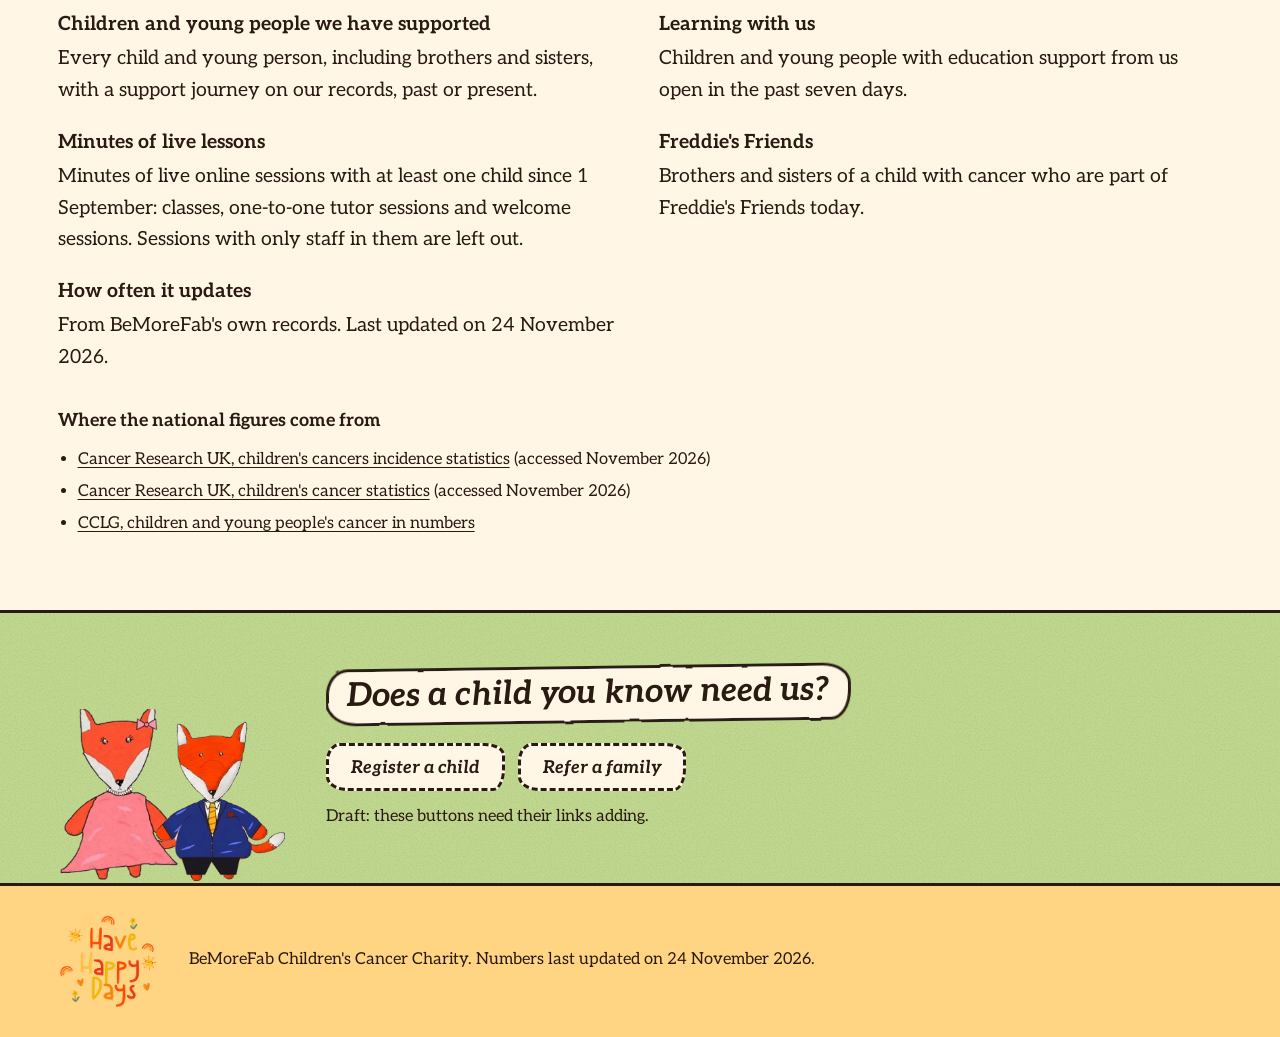
==== commit 4cb8a685: "Fox version: say the headline covers all our services Co-Authored-By: Claude Fable 5.2 <noreply@anth" ====
--- a/fox/index.html
+++ b/fox/index.html
@@ -58,7 +58,7 @@
           <h2 class="plaque__name">All our support</h2>
           <p class="stop__lead">Since our records began we have supported</p>
           <p class="tile__figure" data-figure="headline.children_supported_ever">&nbsp;</p>
-          <p class="stop__unit">children and young people</p>
+          <p class="stop__unit">children and young people, across all our services</p>
           <a class="arrow" href="#need">See why we are needed</a>
         </div>
       </article>
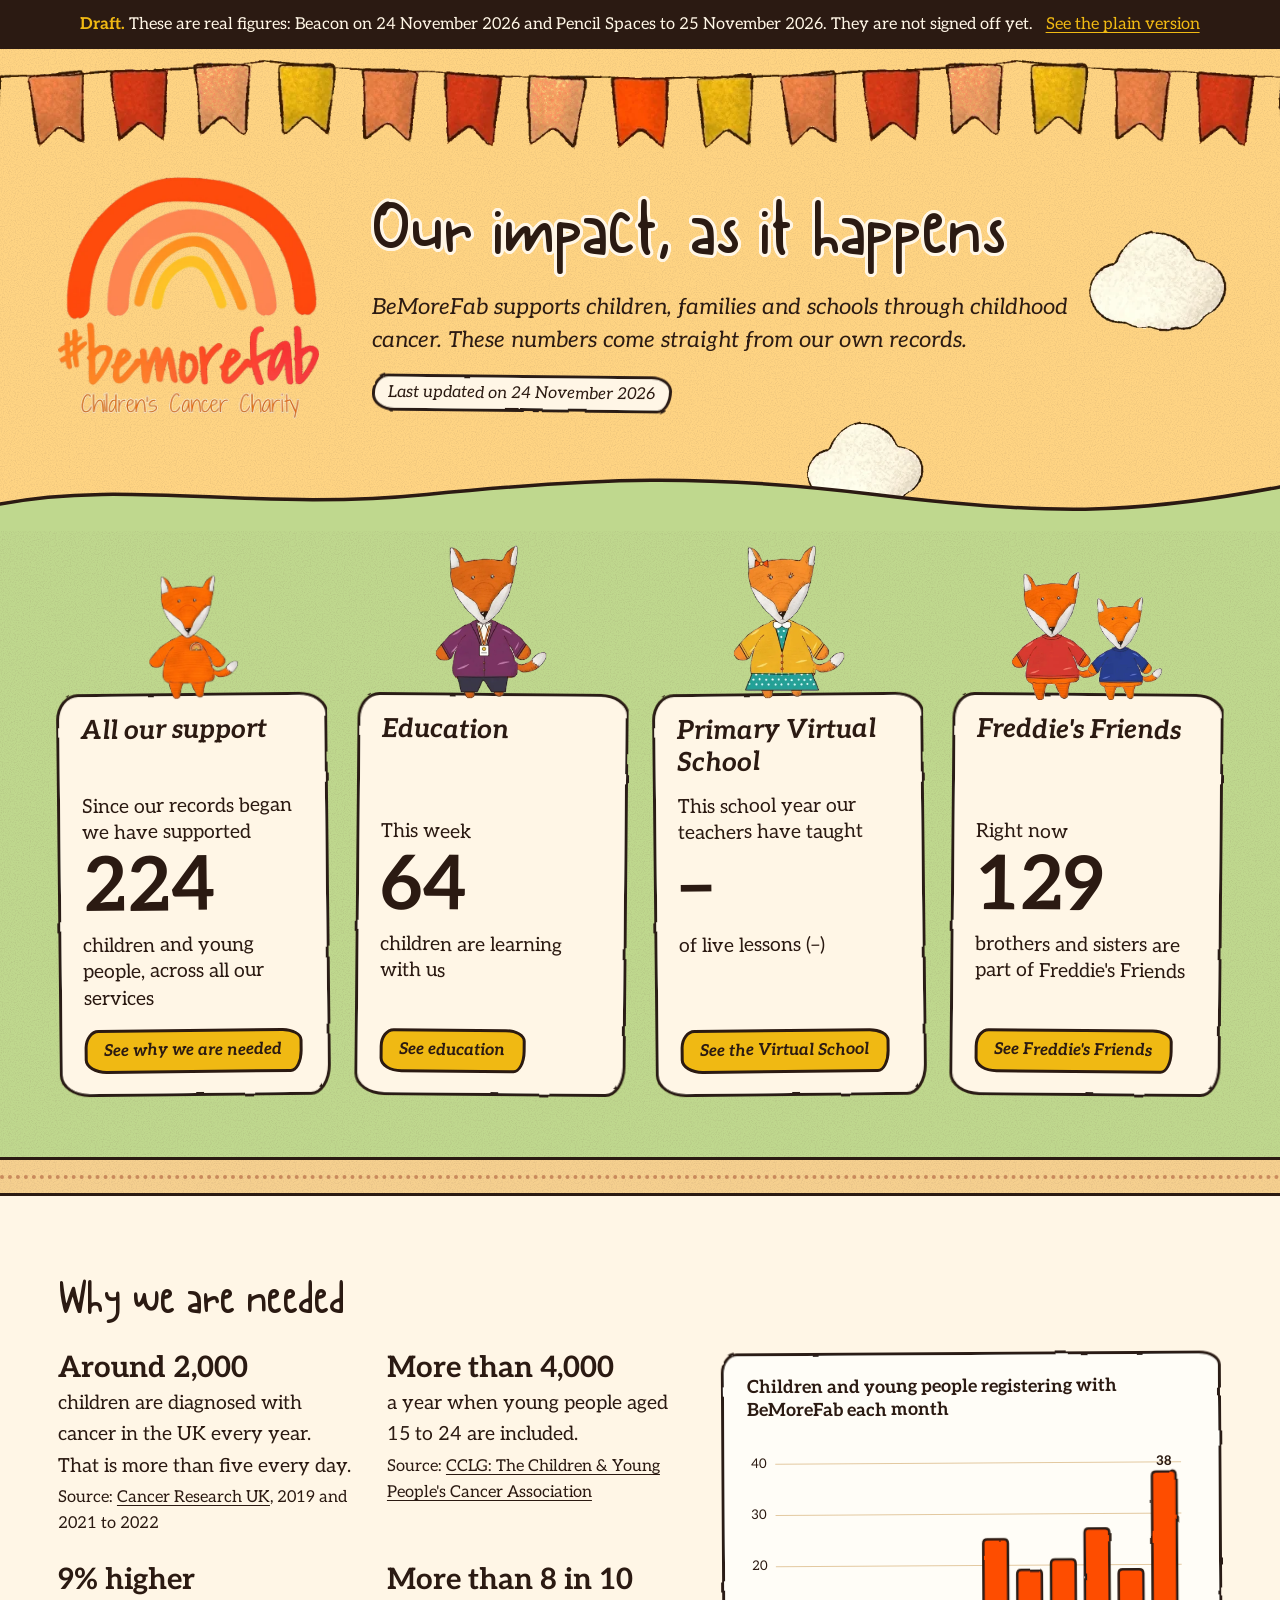
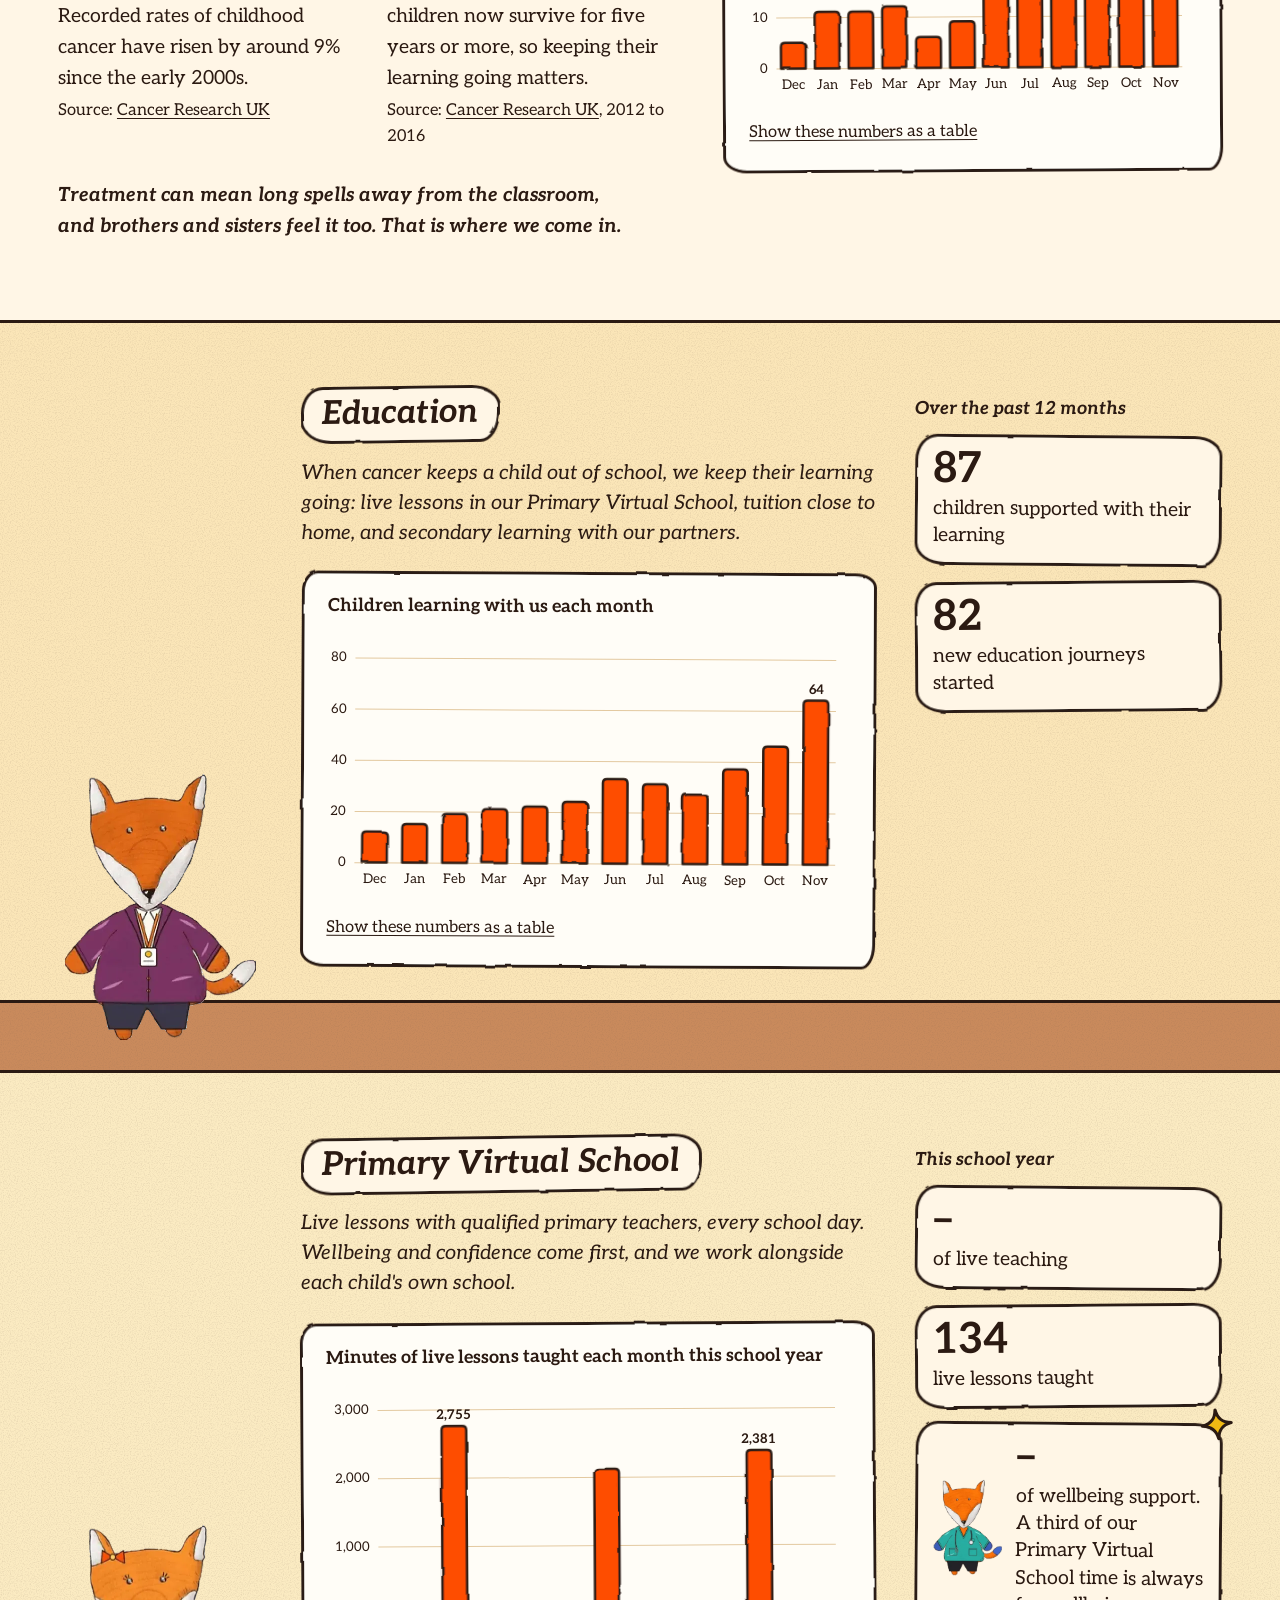
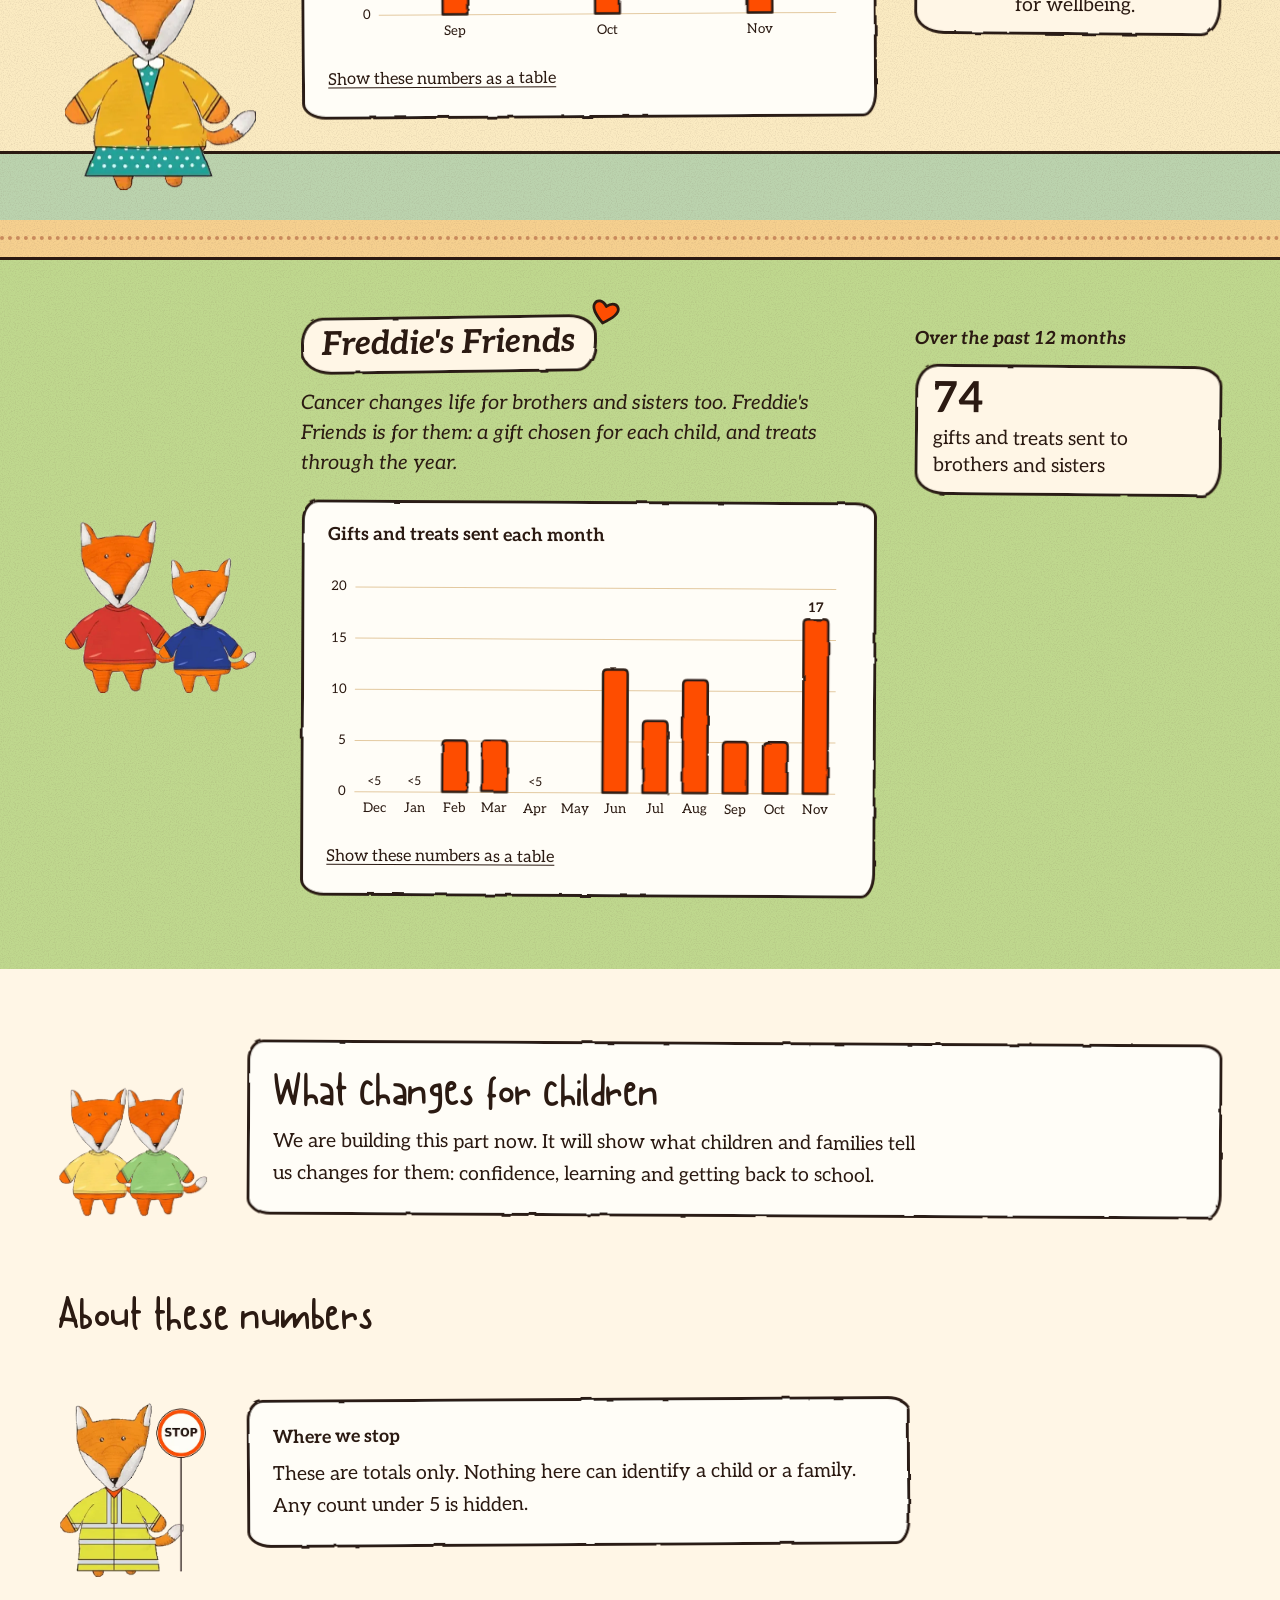
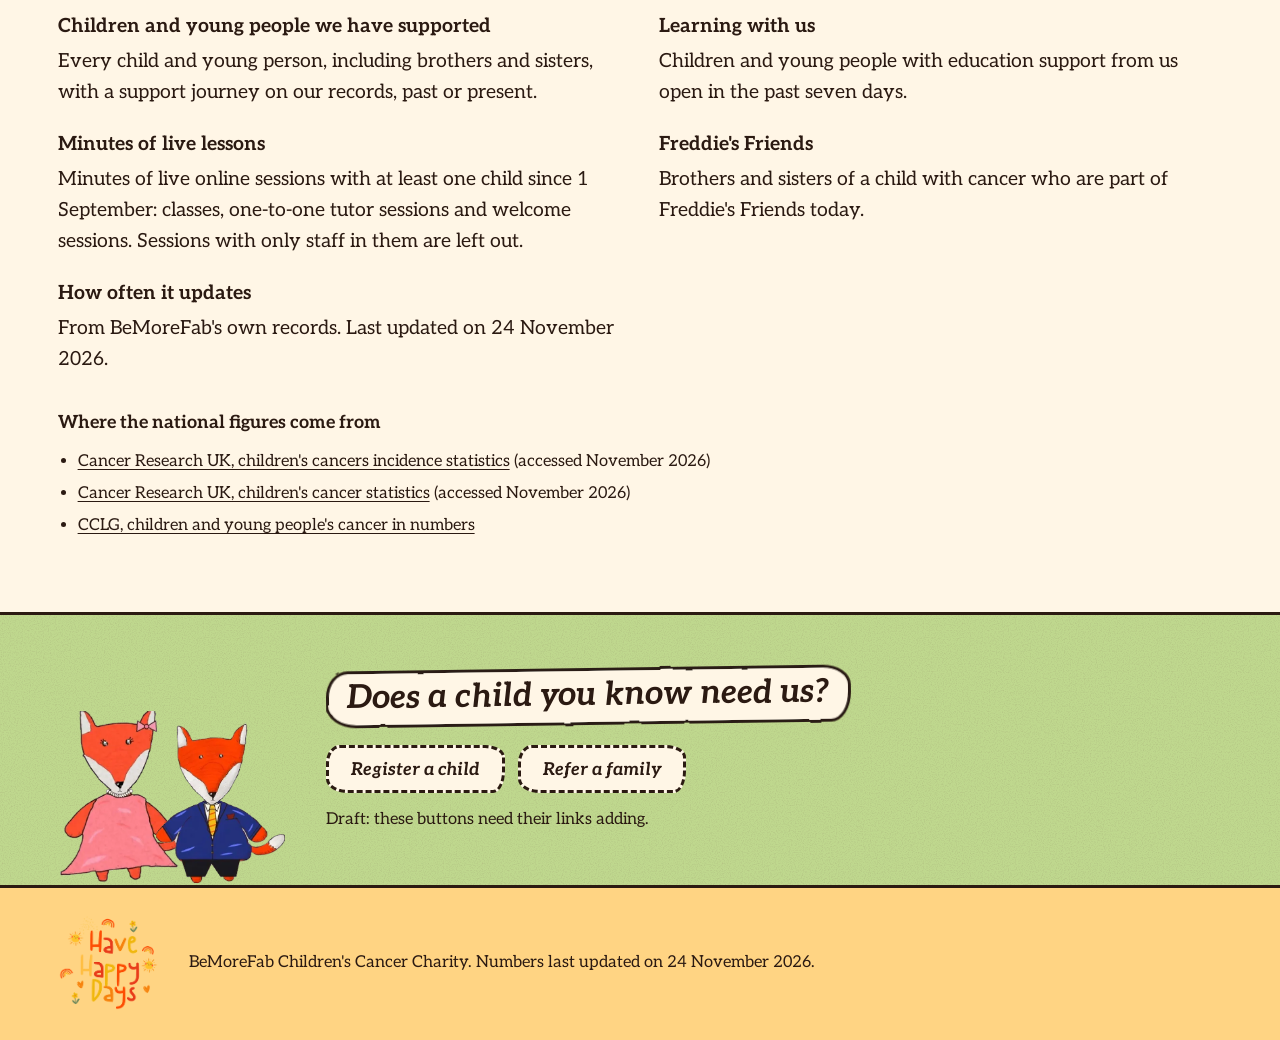
==== commit b83e9230: "Fox version: Virtual School time in hours and minutes, wellbeing third Co-Authored-By: Claude Fable " ====
--- a/fox/index.html
+++ b/fox/index.html
@@ -77,8 +77,8 @@
         <div class="plaque tile">
           <h2 class="plaque__name">Primary Virtual School</h2>
           <p class="stop__lead">This school year our teachers have taught</p>
-          <p class="tile__figure" data-figure="headline.pvs_minutes_school_year">&nbsp;</p>
-          <p class="stop__unit">minutes of live lessons</p>
+          <p class="tile__figure" data-figure="computed.pvs_time">&nbsp;</p>
+          <p class="stop__unit">of live lessons (<span data-figure="computed.pvs_time_long">&nbsp;</span>)</p>
           <a class="arrow" href="#virtual-school">See the Virtual School</a>
         </div>
       </article>
@@ -170,11 +170,11 @@
       <div class="room__side">
         <h3 class="side__title">This school year</h3>
         <dl class="notes">
-          <div class="plaque note"><dt data-figure="computed.pvs_hours_school_year">&nbsp;</dt><dd>hours of live teaching</dd></div>
+          <div class="plaque note"><dt data-figure="computed.pvs_time">&nbsp;</dt><dd>of live teaching</dd></div>
           <div class="plaque note"><dt data-figure="pvs.lessons_school_year">&nbsp;</dt><dd>live lessons taught</dd></div>
           <div class="plaque note note--who">
             <img src="art/nurse-willow.webp" alt="Nurse Willow" width="393" height="555">
-            <div><dt data-figure="computed.pvs_wellbeing_hours_min">&nbsp;</dt><dd>hours or more of wellbeing activities. At least a third of our teaching time is for wellbeing.</dd></div>
+            <div><dt data-figure="computed.pvs_wellbeing_time">&nbsp;</dt><dd>of wellbeing support. A third of our Primary Virtual School time is always for wellbeing.</dd></div>
           </div>
         </dl>
       </div>
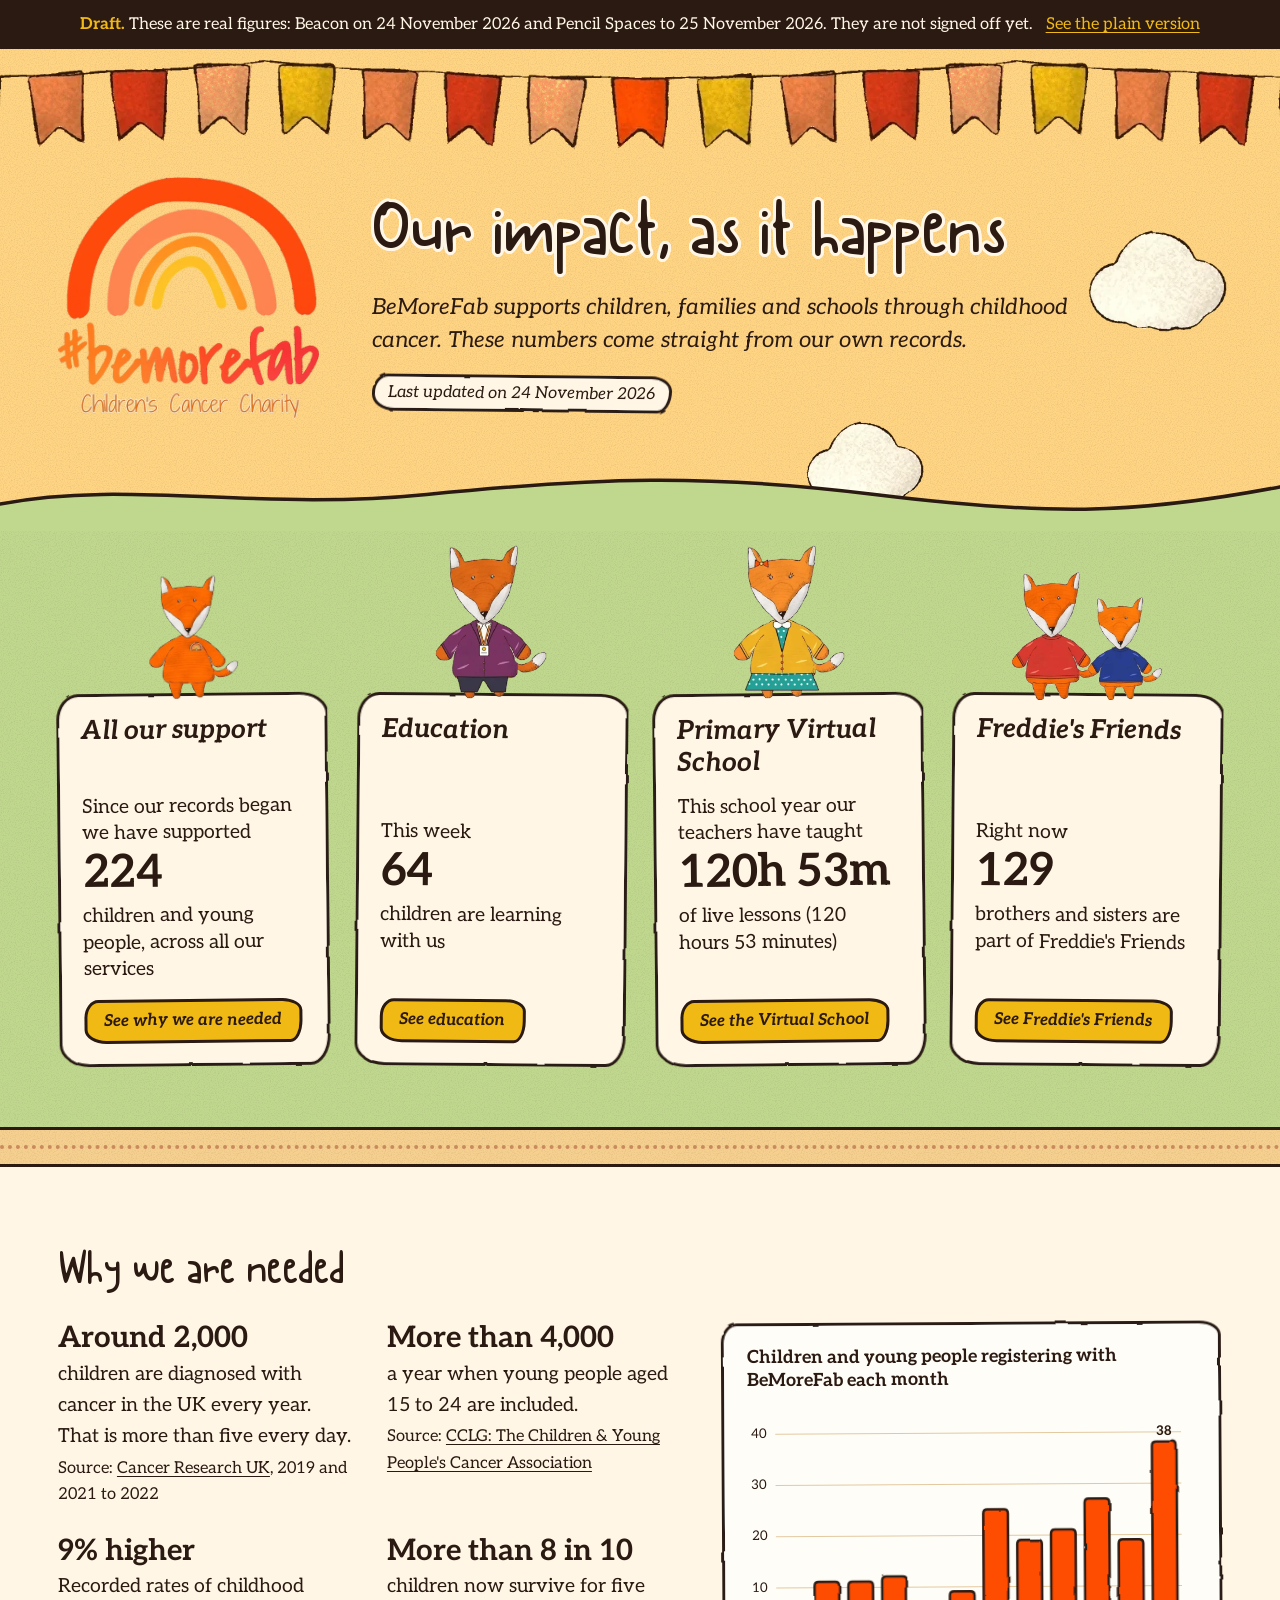
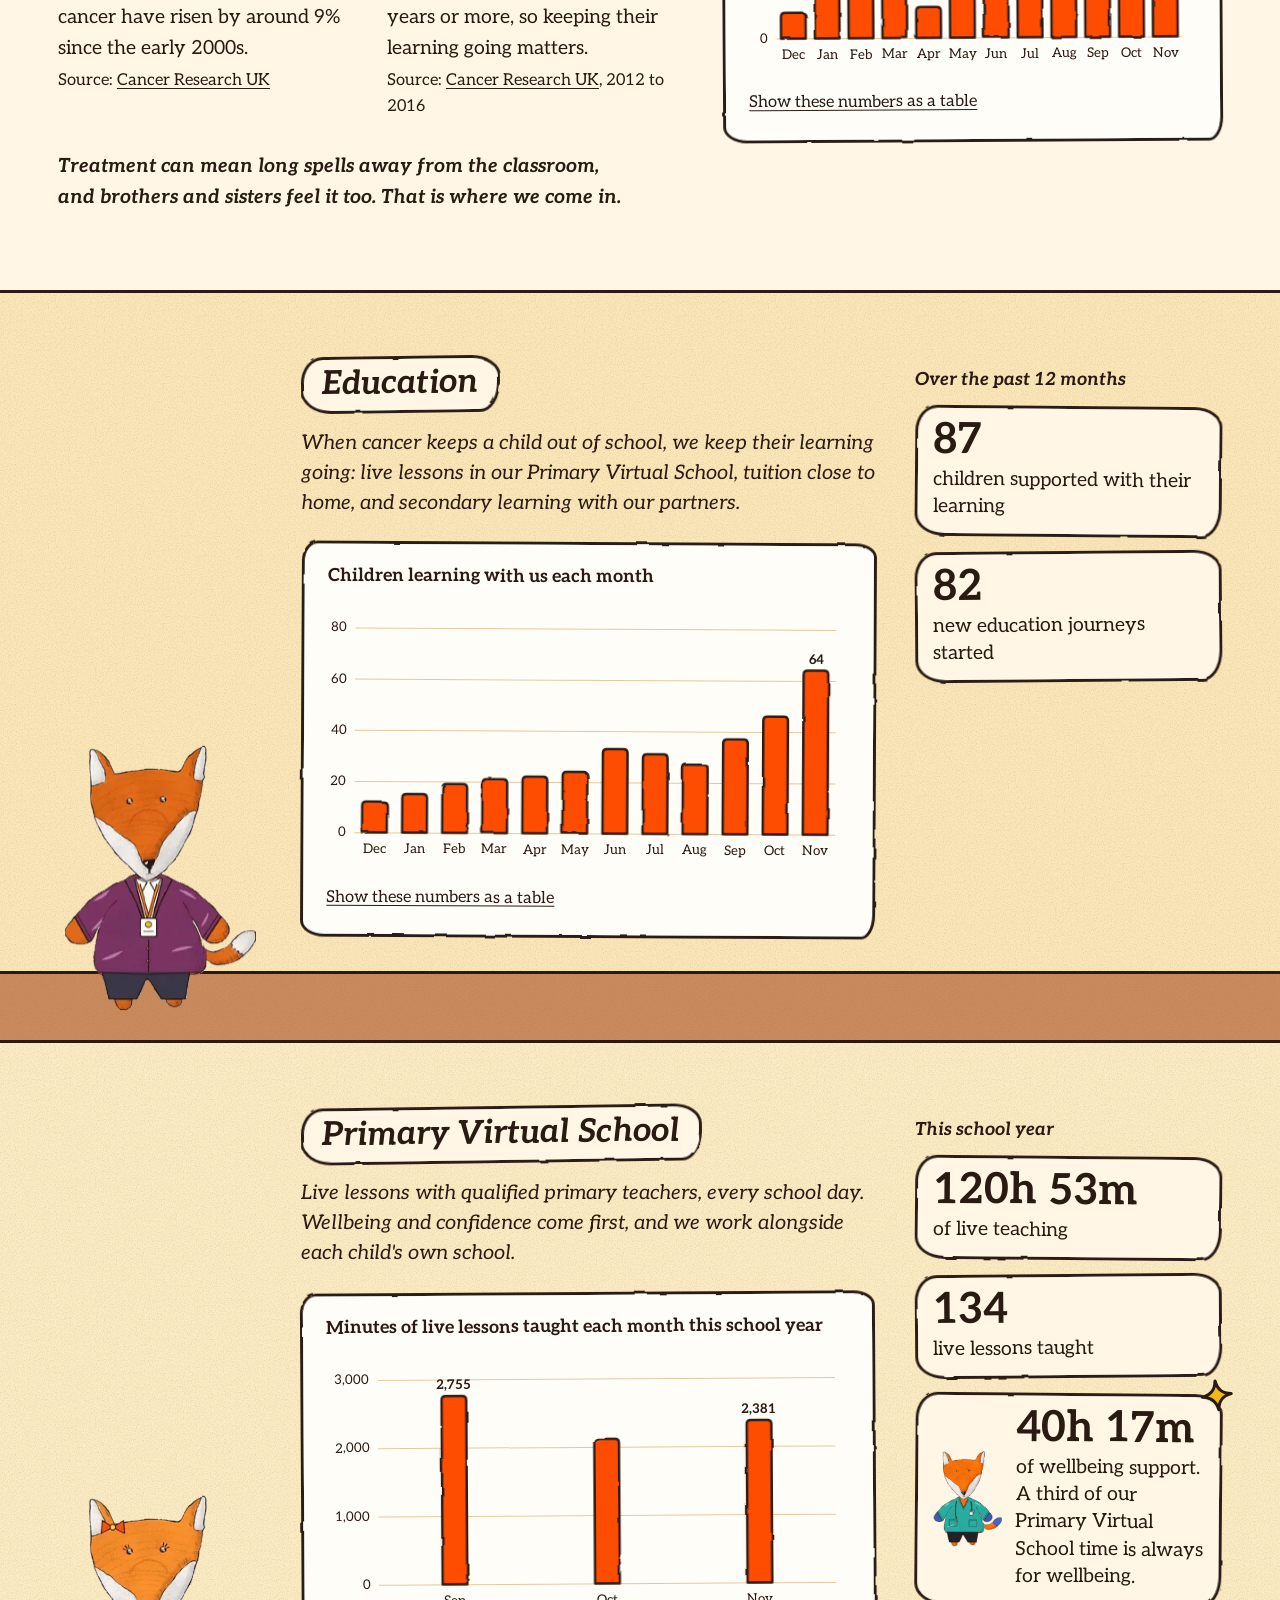
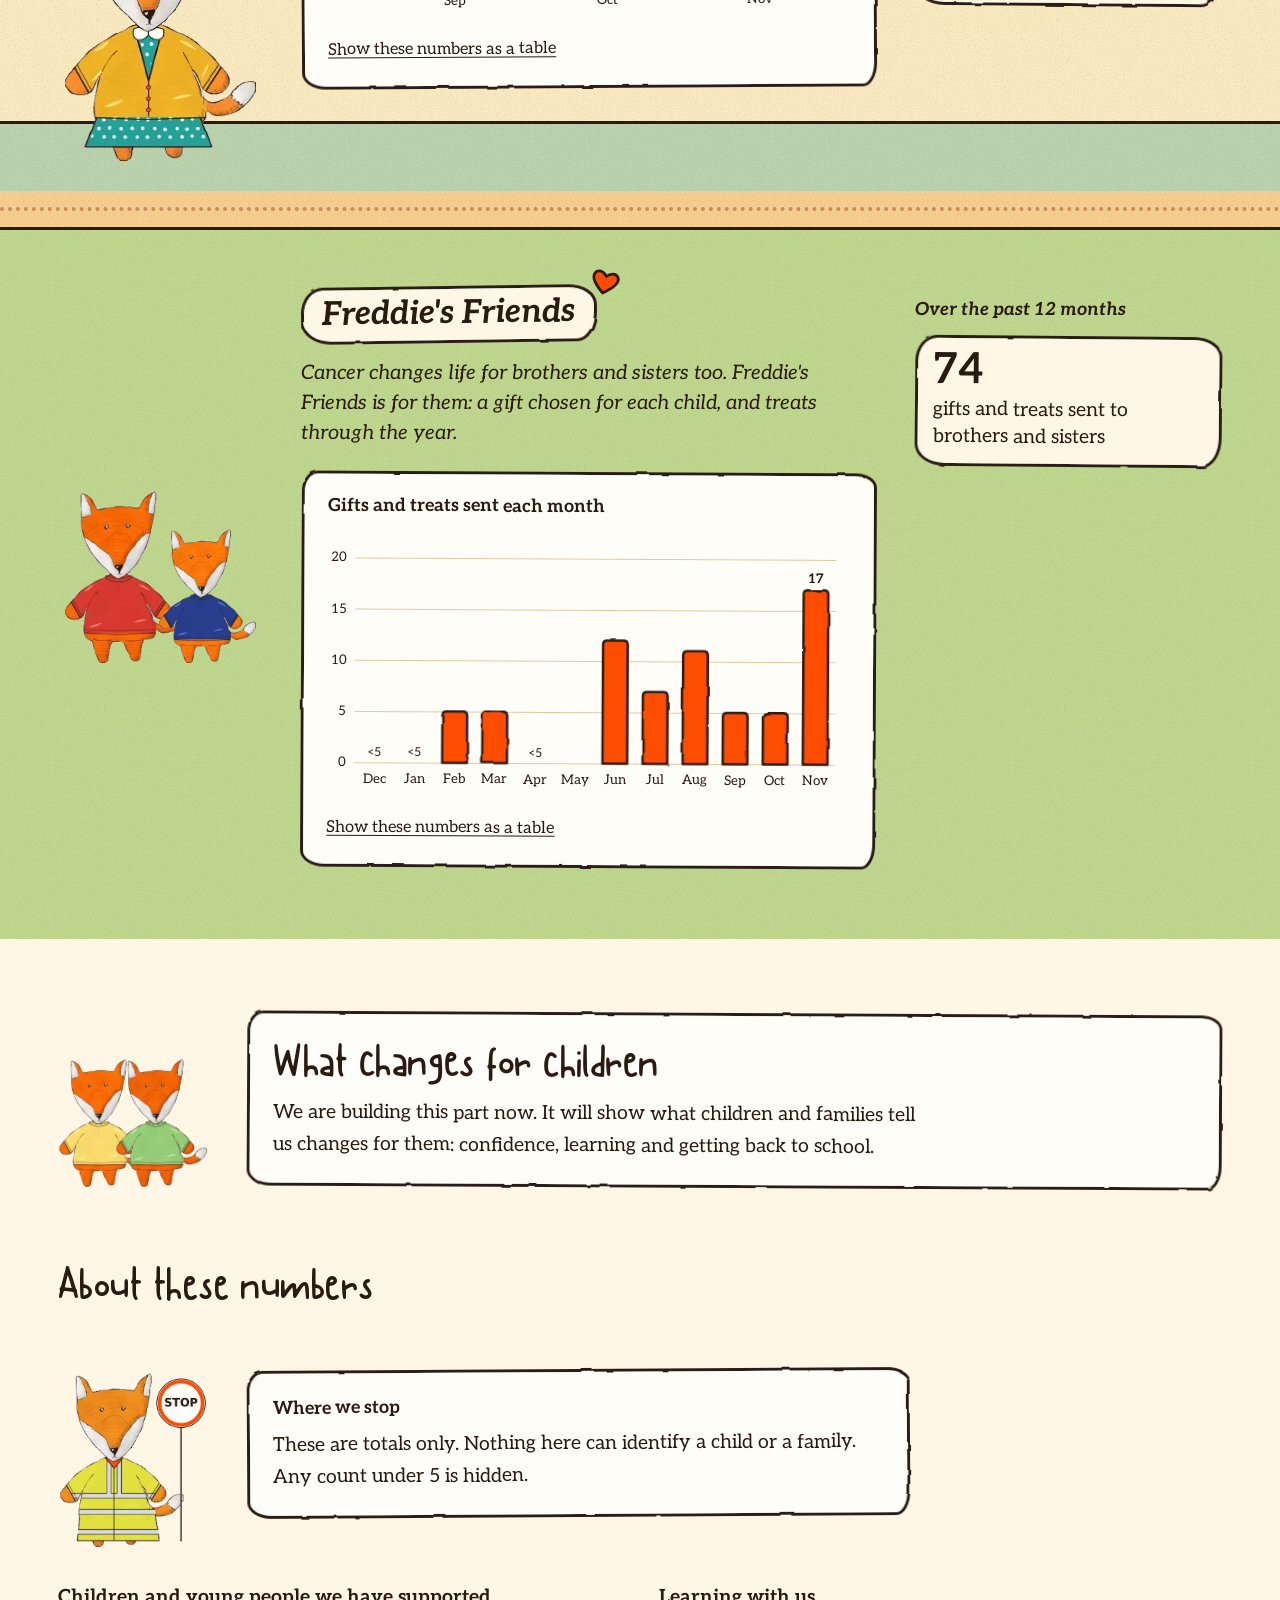
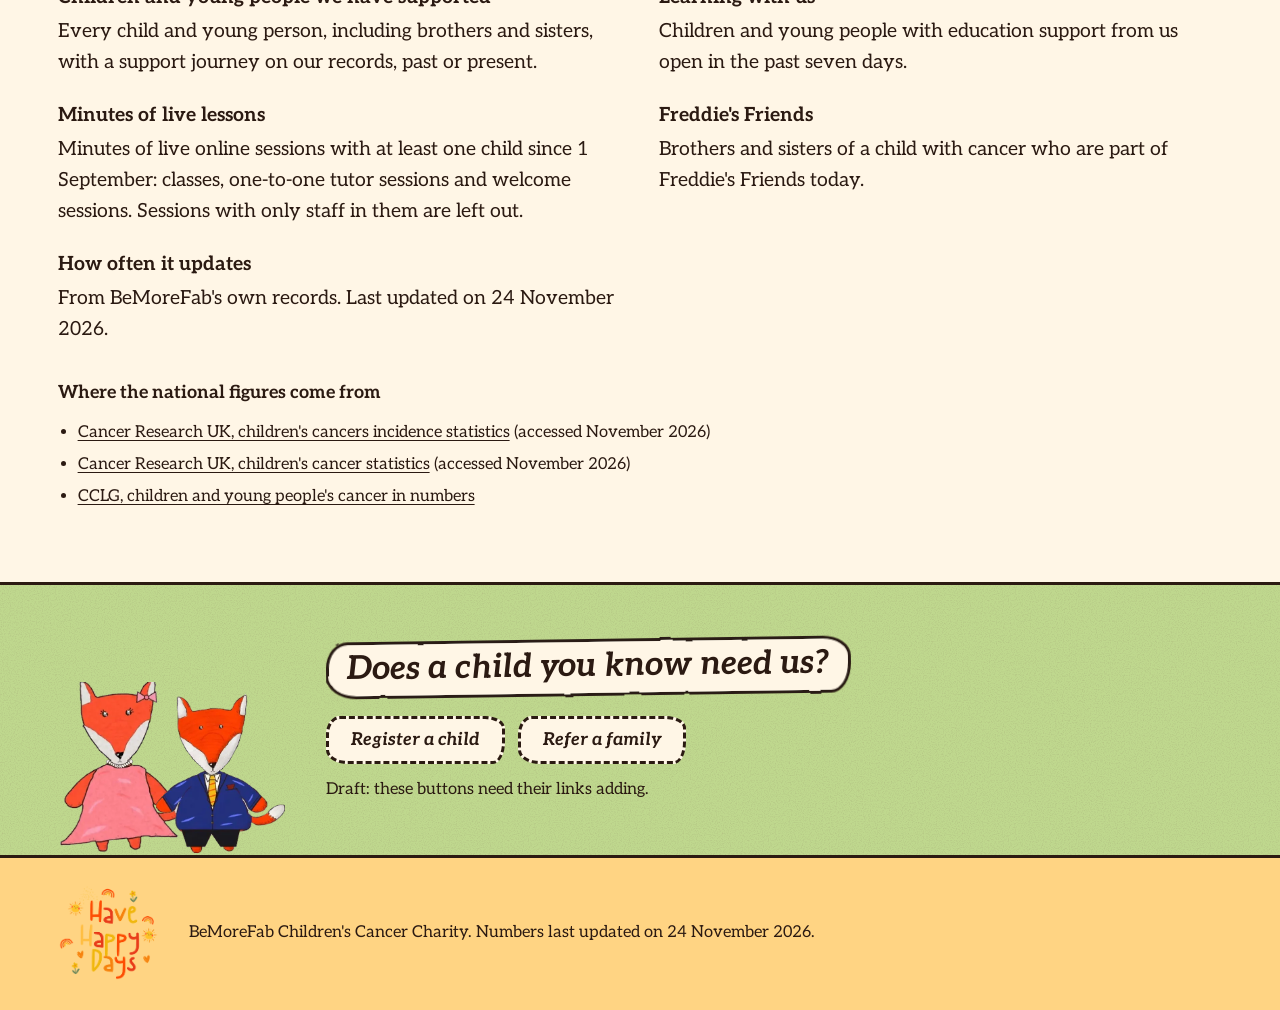
==== commit 50633c4f: "Fox version: make browsers fetch the new script Co-Authored-By: Claude Fable 5.2 <noreply@anthropic." ====
--- a/fox/index.html
+++ b/fox/index.html
@@ -273,6 +273,6 @@
   </div>
 </footer>
 
-<script src="../app.js" defer></script>
+<script src="../app.js?v=4" defer></script>
 </body>
 </html>
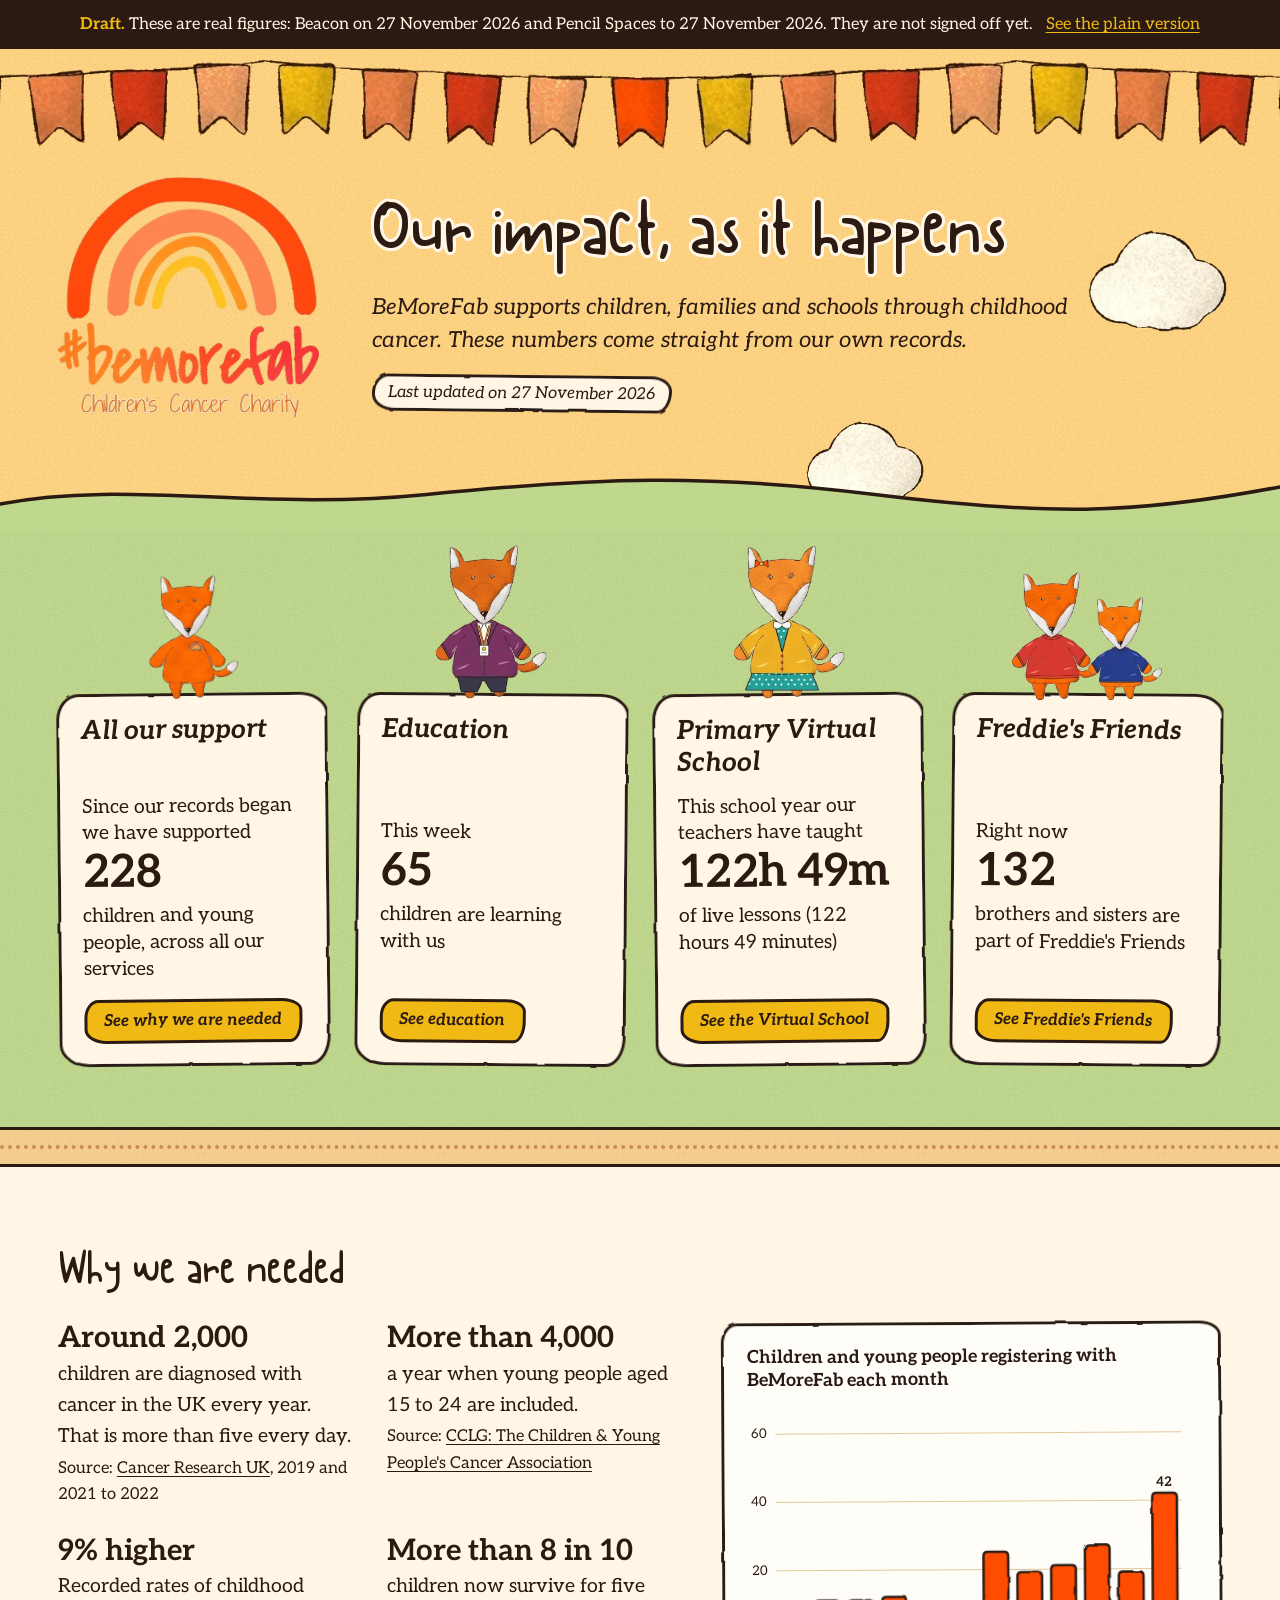
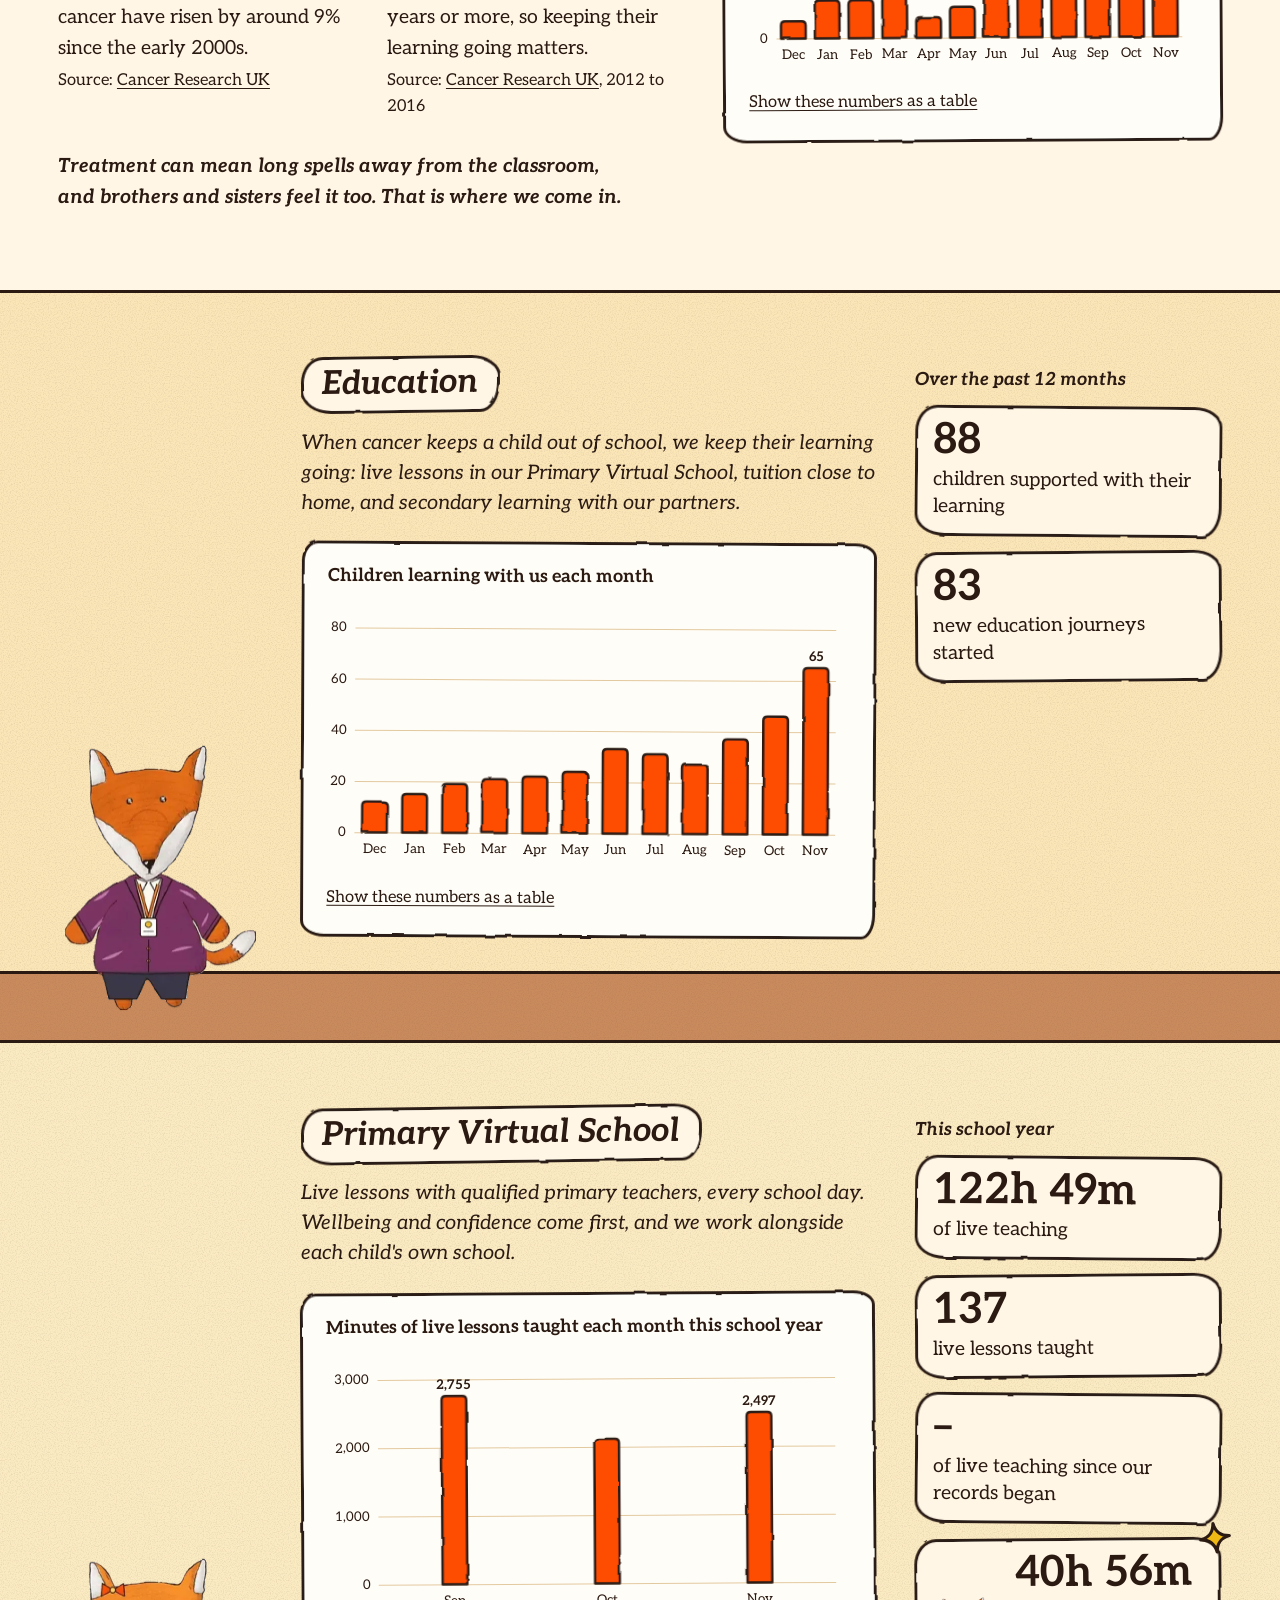
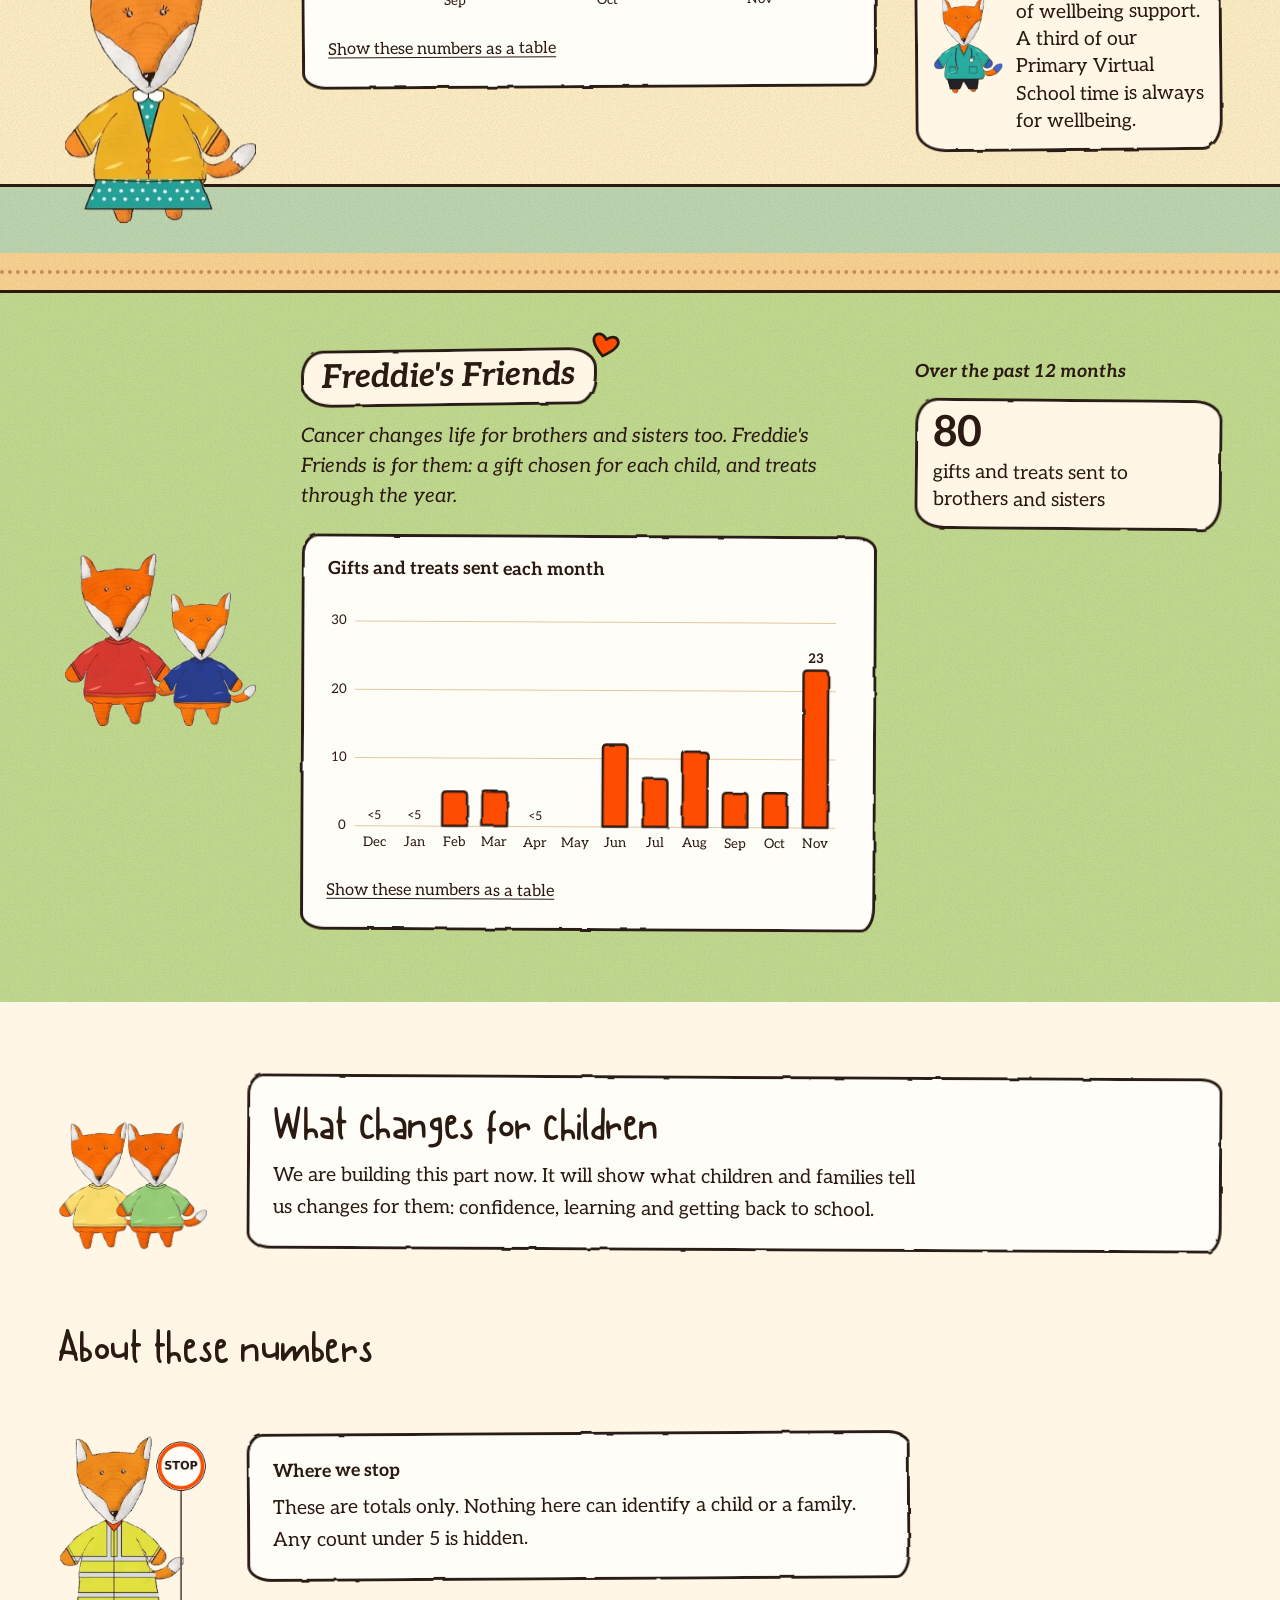
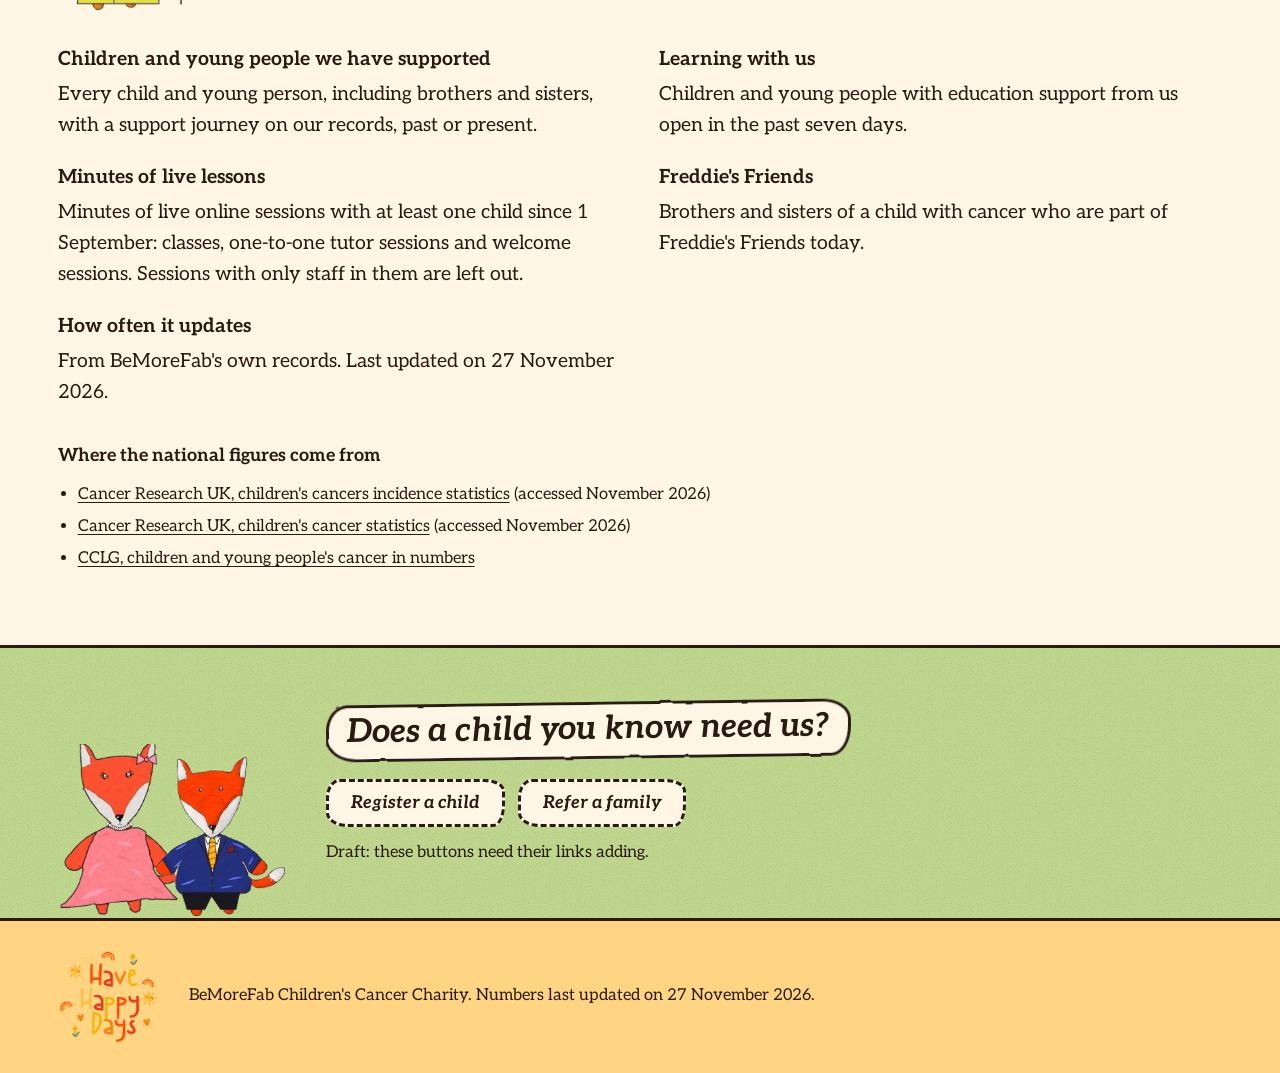
==== commit 2a132d03: "Fox version: Virtual School time since records began Co-Authored-By: Claude Opus 5.5 <noreply@anthro" ====
--- a/fox/index.html
+++ b/fox/index.html
@@ -172,6 +172,7 @@
         <dl class="notes">
           <div class="plaque note"><dt data-figure="computed.pvs_time">&nbsp;</dt><dd>of live teaching</dd></div>
           <div class="plaque note"><dt data-figure="pvs.lessons_school_year">&nbsp;</dt><dd>live lessons taught</dd></div>
+          <div class="plaque note"><dt data-figure="computed.pvs_time_since_start">&nbsp;</dt><dd>of live teaching since <span data-began>our records began</span></dd></div>
           <div class="plaque note note--who">
             <img src="art/nurse-willow.webp" alt="Nurse Willow" width="393" height="555">
             <div><dt data-figure="computed.pvs_wellbeing_time">&nbsp;</dt><dd>of wellbeing support. A third of our Primary Virtual School time is always for wellbeing.</dd></div>
@@ -273,6 +274,6 @@
   </div>
 </footer>
 
-<script src="../app.js?v=4" defer></script>
+<script src="../app.js?v=5" defer></script>
 </body>
 </html>
